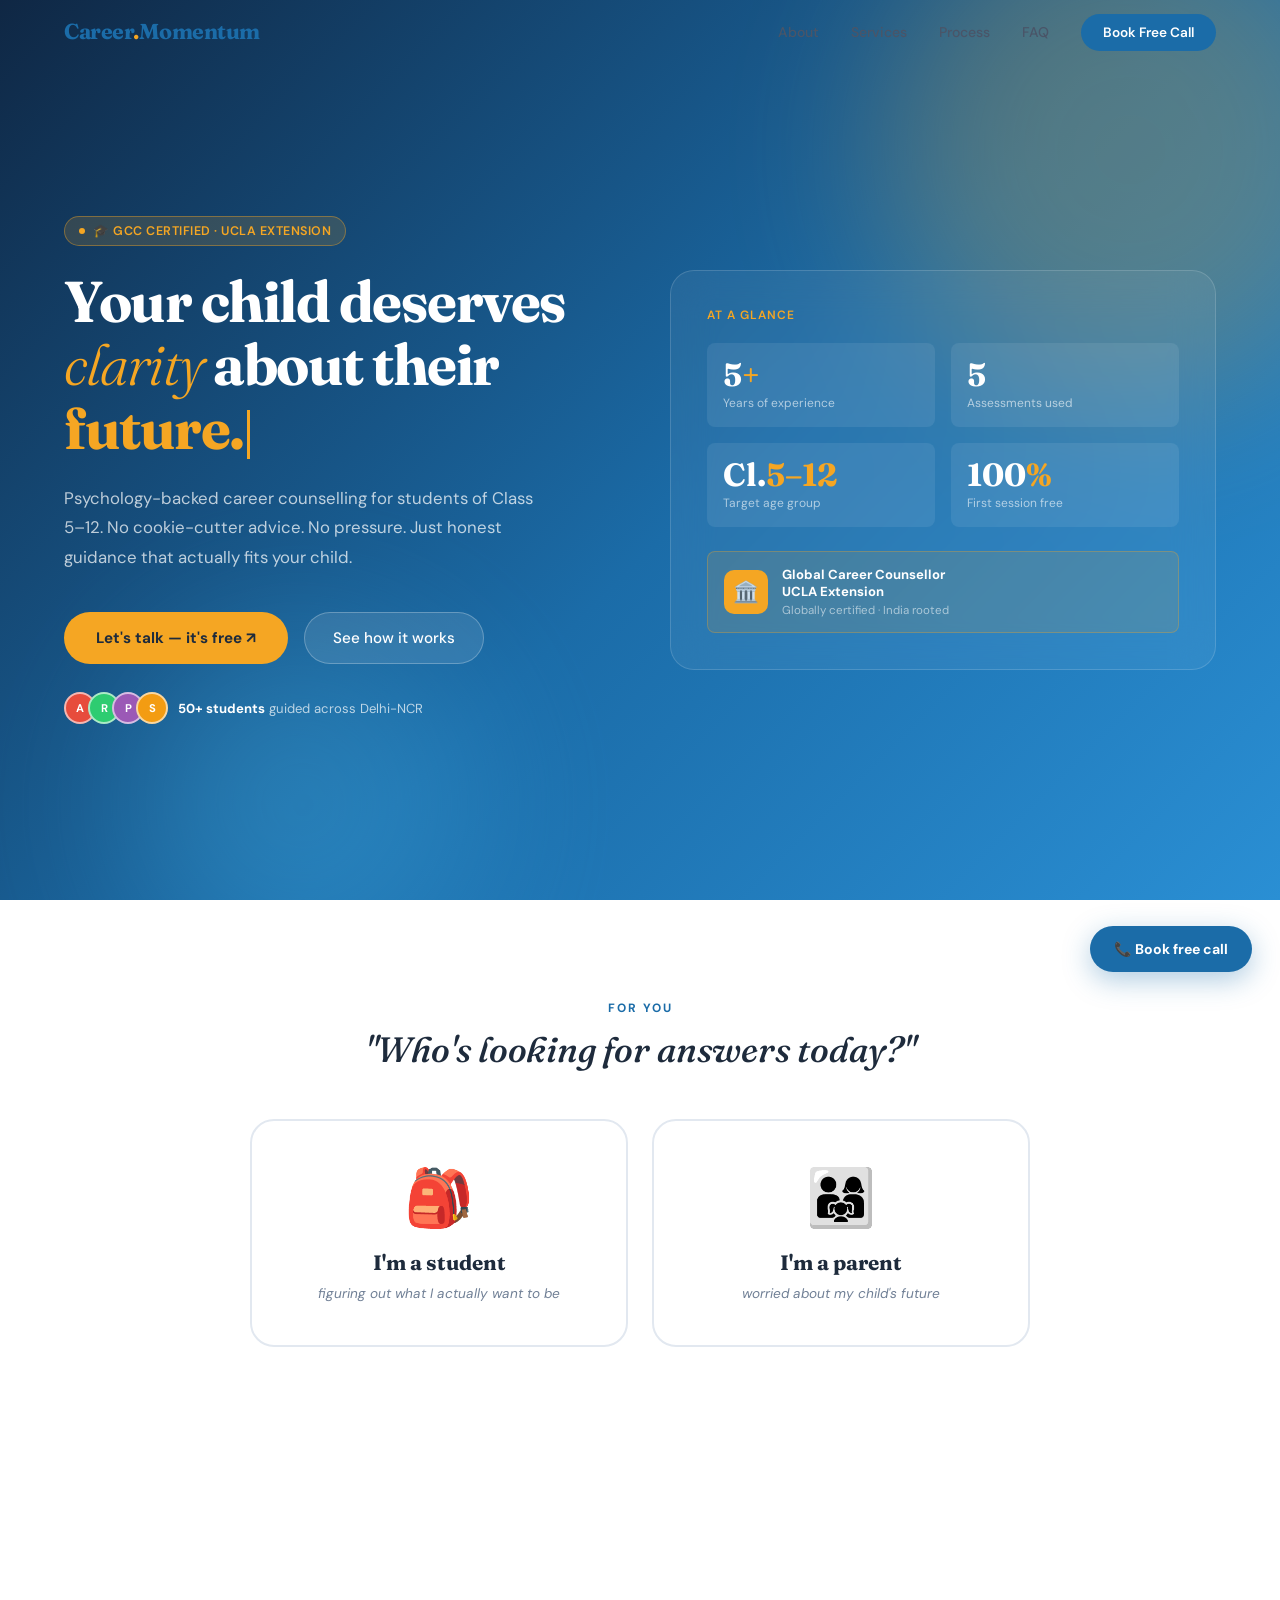
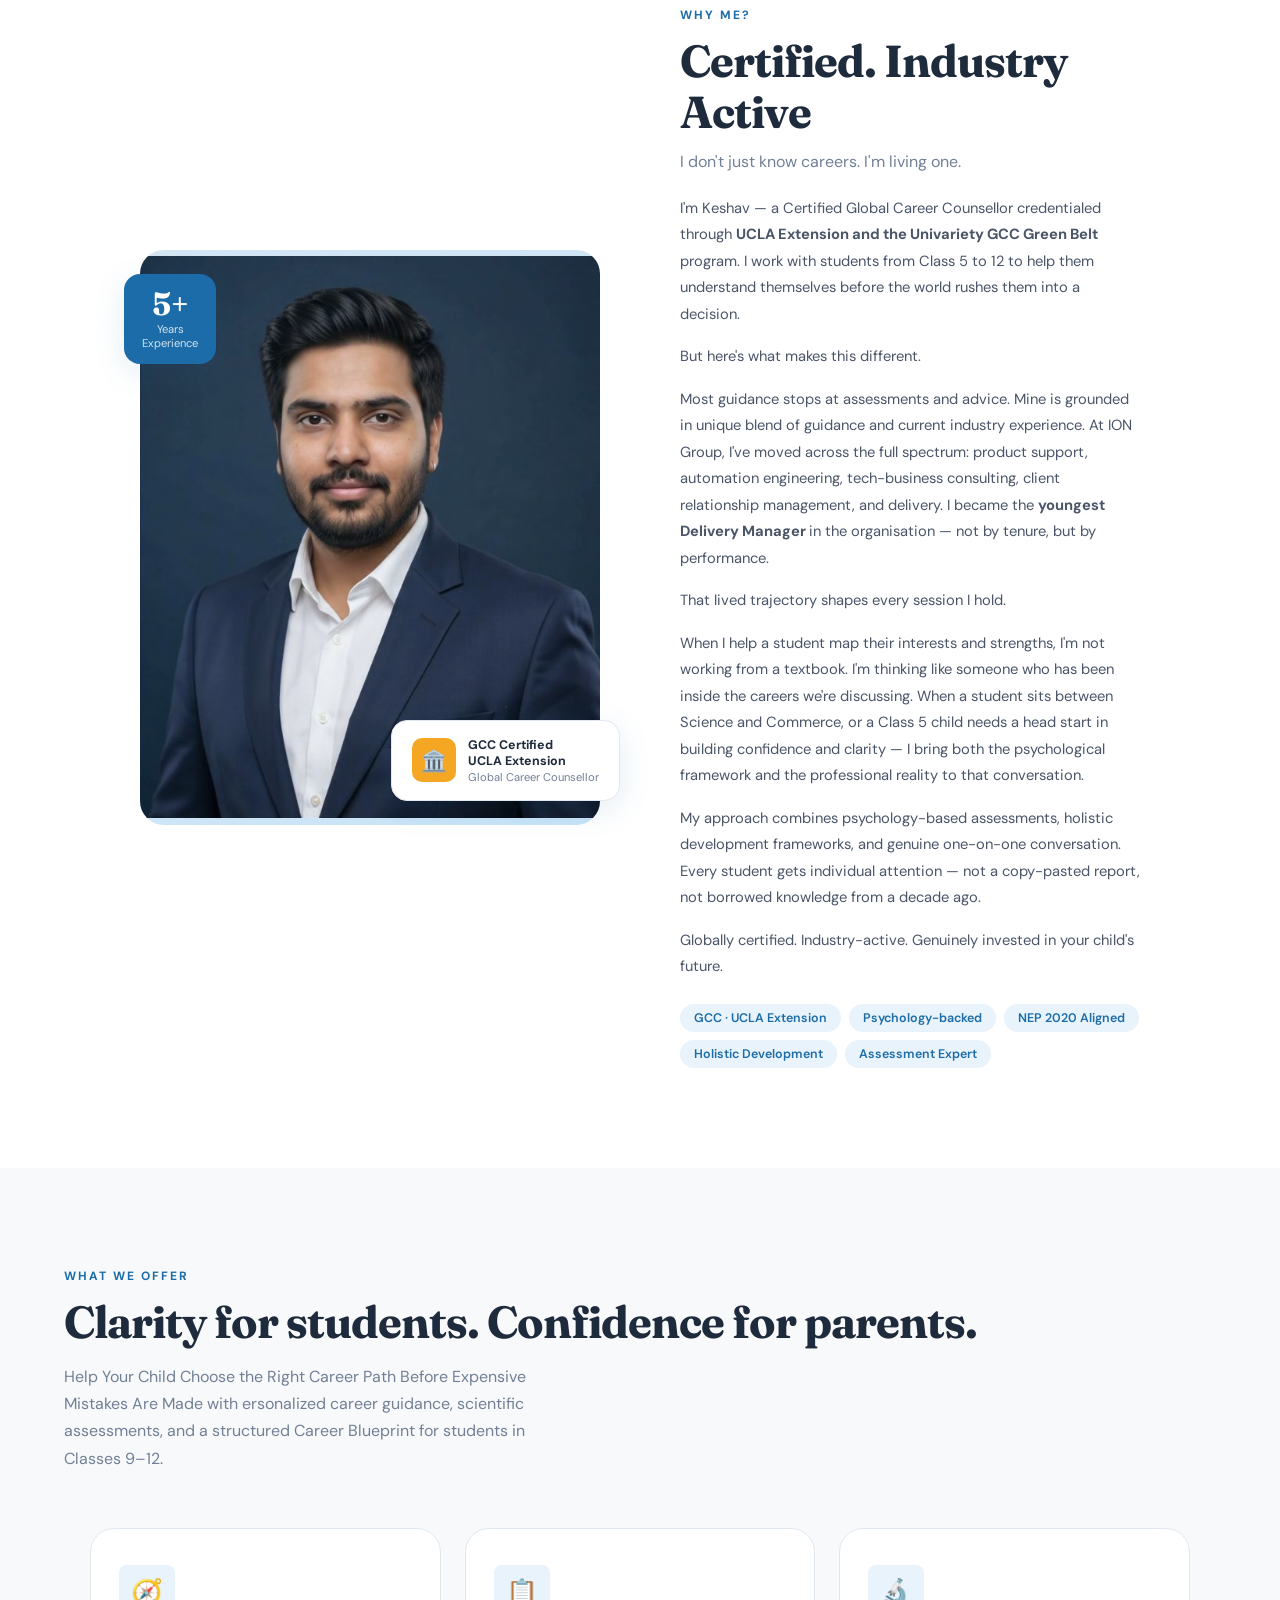
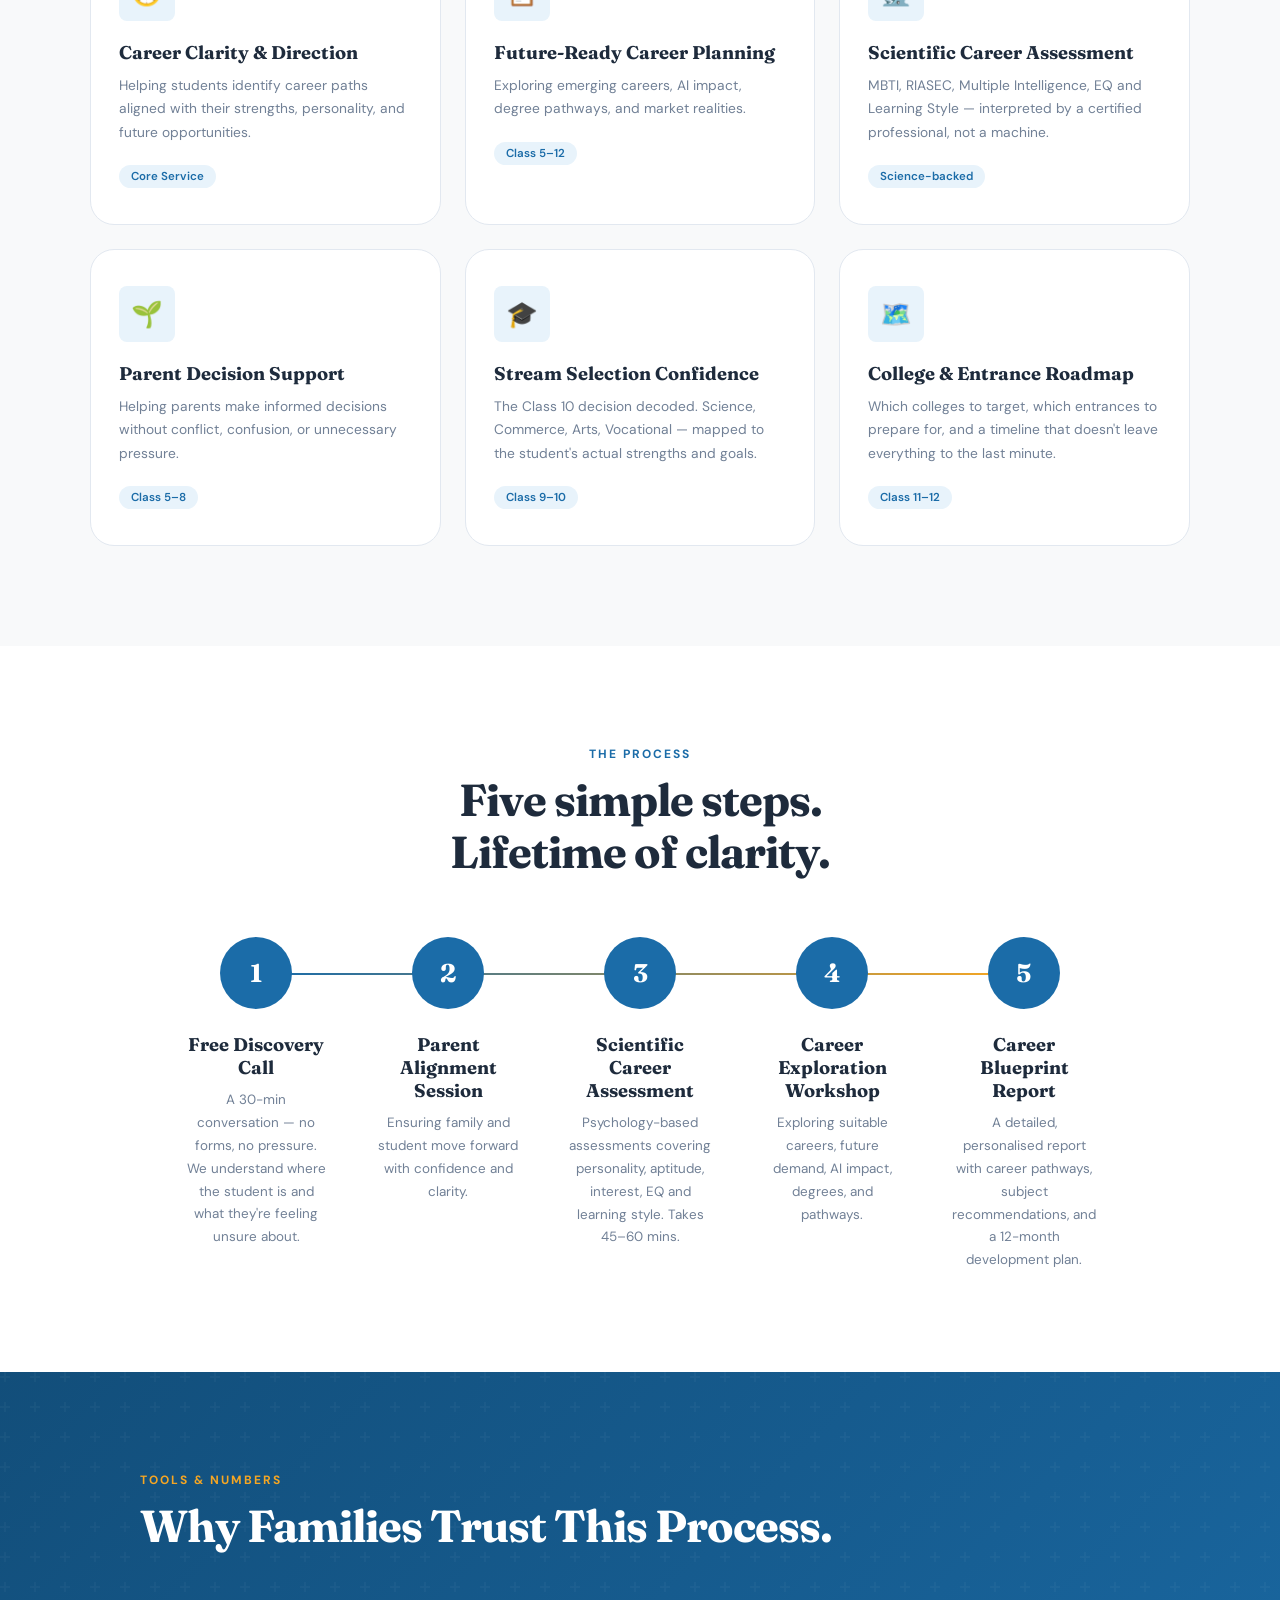
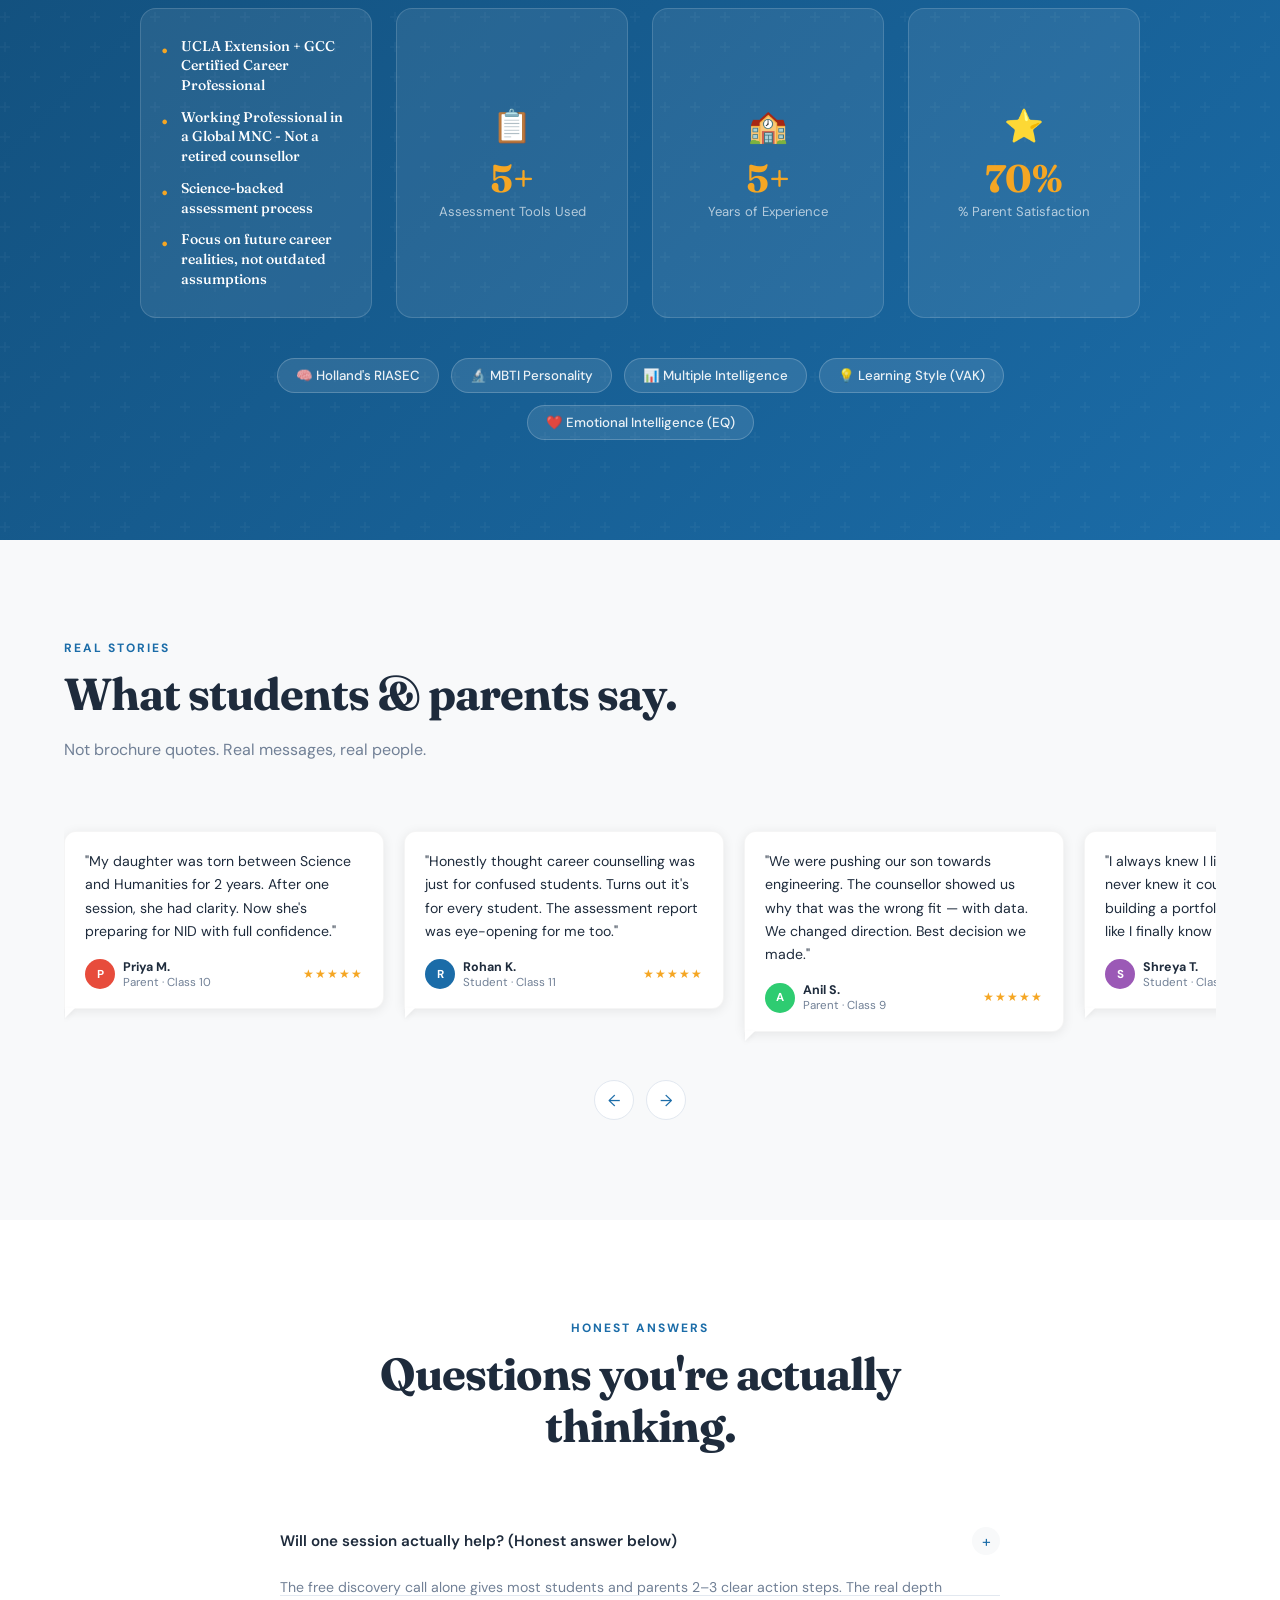
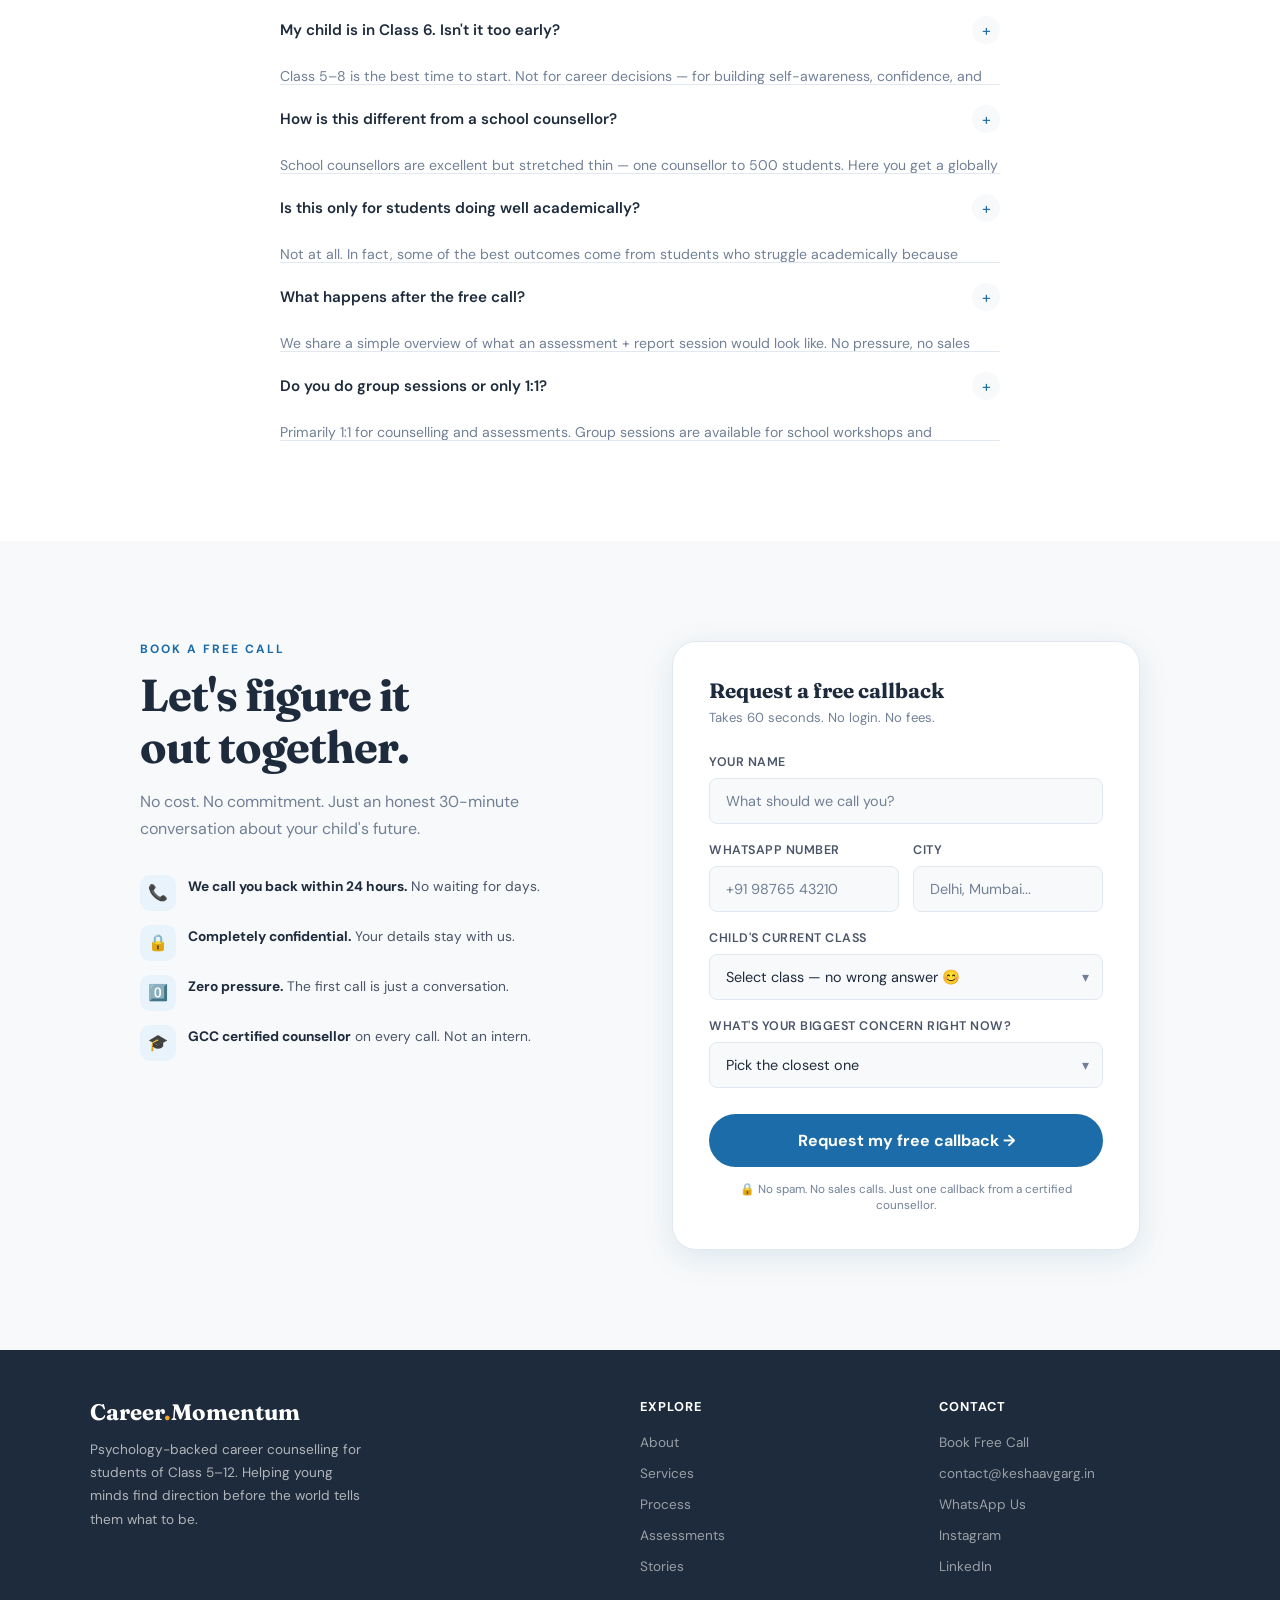
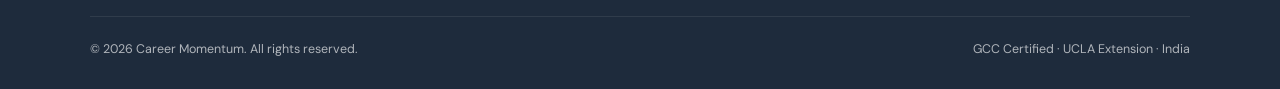
==== index.html @ 28663392 "feat: implement global CSS framework with responsive hero section and navigation styling" ====
<!DOCTYPE html>
<html lang="en">

<head>
  <meta charset="UTF-8" />
  <meta name="viewport" content="width=device-width, initial-scale=1.0" />

  <!-- Primary SEO -->
  <title>Keshaav Garg | Career Counselling for Students | Class 5-12 | Delhi-NCR & Online</title>
  <meta name="description"
    content="Psychology-backed career counselling for students of Class 5–12 by GCC-certified counsellor (UCLA Extension). Psychometric assessments, stream selection guidance, and personalised career reports. Free discovery call. Delhi-NCR & pan-India online sessions." />
  <meta name="keywords"
    content="career counselling, career counsellor Delhi, career guidance for students, class 10 stream selection, psychometric assessment, MBTI, RIASEC, career counselling near me, career counselling online India, student career guidance, career momentum, keshaav garg, GCC certified counsellor, UCLA Extension, holistic career development, NEP 2020 career guidance" />
  <meta name="author" content="Keshaav Garg – Career Momentum" />
  <link rel="canonical" href="https://keshaavgarg.in/" />

  <!-- Robots -->
  <meta name="robots" content="index, follow, max-snippet:-1, max-image-preview:large, max-video-preview:-1" />

  <!-- Geo / Local SEO -->
  <meta name="geo.region" content="IN-DL" />
  <meta name="geo.placename" content="New Delhi" />
  <meta name="geo.position" content="28.6139;77.2090" />
  <meta name="ICBM" content="28.6139, 77.2090" />

  <!-- Open Graph / Social -->
  <meta property="og:type" content="website" />
  <meta property="og:locale" content="en_IN" />
  <meta property="og:title" content="Career Momentum – Career Counselling for Students (Class 5–12)" />
  <meta property="og:description"
    content="Psychology-backed career counselling for students of Class 5–12. Free discovery call. GCC certified, UCLA Extension. Delhi-NCR & online." />
  <meta property="og:url" content="https://keshaavgarg.in/" />
  <meta property="og:site_name" content="Career Momentum" />
  <meta property="og:image" content="https://keshaavgarg.in/assets/og-banner.jpg" />
  <meta property="og:image:width" content="3780" />
  <meta property="og:image:height" content="1890" />
  <meta property="og:image:alt" content="Career Momentum – Psychology-backed career counselling for students" />

  <!-- Twitter Card -->
  <meta name="twitter:card" content="summary_large_image" />
  <meta name="twitter:title" content="Career Momentum – Career Counselling for Students (Class 5–12)" />
  <meta name="twitter:description"
    content="Psychology-backed career counselling for students of Class 5–12. Free discovery call available. Delhi-NCR & online." />
  <meta name="twitter:image" content="https://keshaavgarg.in/assets/og-banner.jpg" />
  <meta name="twitter:image:alt" content="Career Momentum – Psychology-backed career counselling for students" />

  <!-- Favicon & Touch Icons -->
  <link rel="icon" type="image/x-icon" href="assets/favicon.ico" />
  <link rel="apple-touch-icon" sizes="180x180" href="assets/favicon.ico" />

  <!-- Theme Color (mobile browser chrome) -->
  <meta name="theme-color" content="#1B6CA8" />
  <meta name="msapplication-TileColor" content="#1B6CA8" />

  <!-- Fonts -->
  <link rel="preconnect" href="https://fonts.googleapis.com" />
  <link rel="preconnect" href="https://fonts.gstatic.com" crossorigin />
  <link
    href="https://fonts.googleapis.com/css2?family=Fraunces:ital,opsz,wght@0,9..144,300;0,9..144,500;0,9..144,700;1,9..144,300&family=DM+Sans:wght@300;400;500;600&display=swap"
    rel="stylesheet" />

  <!-- Styles -->
  <link rel="stylesheet" href="css/styles.css?v=5" />

  <!-- Structured Data (JSON-LD) — ProfessionalService Schema -->
  <script type="application/ld+json">
  {
    "@context": "https://schema.org",
    "@type": "ProfessionalService",
    "name": "Career Momentum",
    "description": "Psychology-backed career counselling for students of Class 5–12. Psychometric assessments, stream selection guidance, and personalised career reports.",
    "url": "https://keshaavgarg.in/",
    "telephone": "+917056917529",
    "email": "contact@keshaavgarg.in",
    "image": "https://keshaavgarg.in/assets/og-banner.jpg",
    "priceRange": "₹₹",
    "founder": {
      "@type": "Person",
      "name": "Keshaav Garg",
      "jobTitle": "Certified Career Counsellor",
      "url": "https://www.linkedin.com/in/keshavgarghere",
      "sameAs": [
        "https://www.linkedin.com/in/keshavgarghere"
      ]
    },
    "address": {
      "@type": "PostalAddress",
      "addressLocality": "New Delhi",
      "addressRegion": "Delhi",
      "addressCountry": "IN"
    },
    "areaServed": [
      {
        "@type": "City",
        "name": "New Delhi"
      },
      {
        "@type": "State",
        "name": "Delhi NCR"
      },
      {
        "@type": "Country",
        "name": "India"
      }
    ],
    "serviceType": [
      "Career Counselling",
      "Psychometric Assessment",
      "Stream Selection Guidance",
      "Student Career Development"
    ],
    "hasOfferCatalog": {
      "@type": "OfferCatalog",
      "name": "Career Counselling Services",
      "itemListElement": [
        {
          "@type": "Offer",
          "itemOffered": {
            "@type": "Service",
            "name": "Free Discovery Call",
            "description": "A 30-minute conversation to understand the student and their concerns."
          }
        },
        {
          "@type": "Offer",
          "itemOffered": {
            "@type": "Service",
            "name": "Deep Psychometric Assessment",
            "description": "Psychology-based assessments covering personality, aptitude, interest, EQ and learning style."
          }
        },
        {
          "@type": "Offer",
          "itemOffered": {
            "@type": "Service",
            "name": "Clarity Report & Career Plan",
            "description": "Detailed, personalised report with career pathways, subject recommendations, and a 12-month development plan."
          }
        }
      ]
    },
    "sameAs": [
      "https://www.linkedin.com/in/keshavgarghere",
      "https://wa.me/917056917529"
    ]
  }
  </script>
</head>

<body>
  <!-- PROGRESS BAR -->
  <div id="progress-bar"></div>

  <!-- NAV -->
  <nav id="navbar">
    <a href="#" class="nav-logo">Career<span>.</span>Momentum</a>
    <ul class="nav-links">
      <li><a href="#about">About</a></li>
      <li><a href="#services">Services</a></li>
      <li><a href="#how-it-works">Process</a></li>
      <li><a href="#faq">FAQ</a></li>
      <li><a href="#book" class="nav-cta">Book Free Call</a></li>
    </ul>
    <button class="hamburger" aria-label="Menu">
      <span></span><span></span><span></span>
    </button>
  </nav>

  <!-- HERO -->
  <section id="hero">
    <div class="hero-blob hero-blob-1"></div>
    <div class="hero-blob hero-blob-2"></div>
    <div class="hero-grid">
      <div class="hero-left">
        <div class="hero-badge">🎓 GCC Certified · UCLA Extension</div>
        <h1 class="hero-headline">
          Your child deserves<br />
          <em>clarity</em> about their<br />
          <span class="typewriter-wrap">
            <span class="typewriter-text" id="typewriter"></span><span class="cursor"></span>
          </span>
        </h1>
        <p class="hero-sub">
          Psychology-backed career counselling for students of Class 5–12.
          No cookie-cutter advice. No pressure. Just honest guidance that actually fits your child.
        </p>
        <div class="hero-actions">
          <a href="#book" class="btn-primary">Let's talk — it's free ↗</a>
          <a href="#how-it-works" class="btn-ghost">See how it works</a>
        </div>
        <div class="hero-trust">
          <div class="trust-avatars">
            <div class="trust-avatar ta-1">A</div>
            <div class="trust-avatar ta-2">R</div>
            <div class="trust-avatar ta-3">P</div>
            <div class="trust-avatar ta-4">S</div>
          </div>
          <div class="trust-text"><strong>50+ students</strong> guided across Delhi-NCR</div>
        </div>
      </div>

      <div class="hero-card">
        <div class="hero-card-label">At a glance</div>
        <div class="hero-stat-row">
          <div class="hero-stat">
            <div class="hero-stat-num">5<span>+</span></div>
            <div class="hero-stat-label">Years of experience</div>
          </div>
          <div class="hero-stat">
            <div class="hero-stat-num">5</div>
            <div class="hero-stat-label">Assessments used</div>
          </div>
          <div class="hero-stat">
            <div class="hero-stat-num">Cl.<span>5–12</span></div>
            <div class="hero-stat-label">Target age group</div>
          </div>
          <div class="hero-stat">
            <div class="hero-stat-num">100<span>%</span></div>
            <div class="hero-stat-label">First session free</div>
          </div>
        </div>
        <div class="hero-cert">
          <div class="cert-icon">🏛️</div>
          <div>
            <div class="cert-title">Global Career Counsellor<br />UCLA Extension</div>
            <div class="cert-sub">Globally certified · India rooted</div>
          </div>
        </div>
      </div>
    </div>
  </section>

  <!-- WHO IT'S FOR -->
  <section id="audience">
    <p class="section-tag" style="text-align:center;">For you</p>
    <p class="audience-question">"Who's looking for answers today?"</p>
    <div class="audience-cards">
      <div class="audience-card" id="card-student" onclick="setAudience('student')">
        <div class="aud-check">✓</div>
        <span class="aud-emoji">🎒</span>
        <div class="aud-title">I'm a student</div>
        <div class="aud-desc">figuring out what I actually want to be</div>
      </div>
      <div class="audience-card" id="card-parent" onclick="setAudience('parent')">
        <div class="aud-check">✓</div>
        <span class="aud-emoji">👨‍👩‍👧</span>
        <div class="aud-title">I'm a parent</div>
        <div class="aud-desc">worried about my child's future</div>
      </div>
    </div>

    <div class="audience-content" id="audience-content">
      <div class="aud-content-grid" id="aud-grid">
        <!-- Filled by JS -->
      </div>
    </div>
  </section>

  <!-- ABOUT -->
  <section id="about">
    <div class="about-grid">
      <div class="about-img-wrap reveal">
        <div class="about-img-box">
          <img src="assets/about-photo.png" alt="Keshaav Garg" />
        </div>
        <div class="about-years">
          <div class="about-years-num">5+</div>
          <div class="about-years-label">Years<br />Experience</div>
        </div>
        <div class="about-badge">
          <div class="about-badge-icon">🏛️</div>
          <div>
            <div class="about-badge-text">GCC Certified<br />UCLA Extension</div>
            <div class="about-badge-sub">Global Career Counsellor</div>
          </div>
        </div>
      </div>
      <div class="about-text reveal reveal-delay-2">
        <p class="section-tag">Why me?</p>
        <h2 class="section-title">Certified. Industry Active</h2>
        <p class="section-sub">I don't just know careers. I'm living one.</p>
        <p class="about-para">
          I'm Keshav — a Certified Global Career Counsellor credentialed through <b>UCLA Extension and the Univariety
            GCC Green Belt</b> program.
          I work with students from Class 5 to 12 to help them understand themselves before the world rushes them into a
          decision.
        </p>
        <p class="about-para">
          But here's what makes this different.
        </p>
        <p class="about-para">
          Most guidance stops at assessments and advice. Mine is grounded in unique blend of guidance and current
          industry experience. At ION Group, I've moved across the full spectrum: product support,
          automation engineering, tech-business consulting, client relationship management, and delivery.
          I became the <b> youngest Delivery Manager </b> in the organisation — not by tenure, but by performance.
        </p>
        <p class="about-para">
          That lived trajectory shapes every session I hold.
        </p>
        <p class="about-para">
          When I help a student map their interests and strengths, I'm not working from a textbook.
          I'm thinking like someone who has been inside the careers we're discussing. When a student sits between
          Science and Commerce, or a Class 5 child needs a head start in building confidence and clarity — I bring both
          the psychological framework and the professional reality to that conversation.
        </p>
        <p class="about-para">
          My approach combines psychology-based assessments, holistic development frameworks, and genuine one-on-one
          conversation.
          Every student gets individual attention — not a copy-pasted report, not borrowed knowledge from a decade ago.
        </p>
        <p class="about-para">
          Globally certified. Industry-active. Genuinely invested in your child's future.
        </p>
        <div class="about-tags">
          <span class="about-tag">GCC · UCLA Extension</span>
          <span class="about-tag">Psychology-backed</span>
          <span class="about-tag">NEP 2020 Aligned</span>
          <span class="about-tag">Holistic Development</span>
          <span class="about-tag">Assessment Expert</span>
        </div>
      </div>
    </div>
  </section>

  <!-- SERVICES -->
  <section id="services">
    <div class="section-header reveal">
      <p class="section-tag">What we offer</p>
      <h2 class="section-title">Clarity for students. Confidence for parents.</h2>
      <p class="section-sub">Help Your Child Choose the Right Career Path Before Expensive Mistakes Are Made with
        ersonalized career guidance, scientific assessments, and a structured Career Blueprint for students in Classes
        9–12.</p>
    </div>
    <div class="services-grid" id="services-grid">
      <!-- Filled by JS -->
    </div>
  </section>

  <!-- HOW IT WORKS -->
  <section id="how-it-works">
    <div class="section-header reveal" style="text-align:center; max-width:600px; margin:0 auto 0;">
      <p class="section-tag">The process</p>
      <h2 class="section-title">Five simple steps.<br />Lifetime of clarity.</h2>
    </div>
    <div class="steps-row">
      <div class="step" id="step-1">
        <div class="step-num">1</div>
        <div class="step-title">Free Discovery Call</div>
        <div class="step-desc">A 30-min conversation — no forms, no pressure. We understand where the student is and
          what they're feeling unsure about.</div>
      </div>
      <div class="step" id="step-2">
        <div class="step-num">2</div>
        <div class="step-title">Parent Alignment Session</div>
        <div class="step-desc">Ensuring family and student move forward with confidence and clarity.</div>
      </div>
      <div class="step" id="step-3">
        <div class="step-num">3</div>
        <div class="step-title">Scientific Career Assessment</div>
        <div class="step-desc">Psychology-based assessments covering personality, aptitude, interest, EQ and learning
          style. Takes 45–60 mins.</div>
      </div>
      <div class="step" id="step-4">
        <div class="step-num">4</div>
        <div class="step-title">Career Exploration Workshop</div>
        <div class="step-desc">Exploring suitable careers, future demand, AI impact, degrees, and pathways.</div>
      </div>
      <div class="step" id="step-5">
        <div class="step-num">5</div>
        <div class="step-title">Career Blueprint Report</div>
        <div class="step-desc">A detailed, personalised report with career pathways, subject recommendations, and a
          12-month development plan.</div>
      </div>
    </div>
  </section>

  <!-- ASSESSMENTS & STATS -->
  <section id="assessments">
    <div style="max-width:1000px; margin:0 auto; position:relative; z-index:2;">
      <p class="section-tag reveal">Tools & Numbers</p>
      <h2 class="section-title reveal">Why Families Trust This Process.</h2>
      <div class="stats-row">
        <div class="stat-card reveal reveal-delay-1">
          <ul class="stat-bullets">
            <li>UCLA Extension + GCC Certified Career Professional</li>
            <li>Working Professional in a Global MNC - Not a retired counsellor</li>
            <li>Science-backed assessment process</li>
            <li>Focus on future career realities, not outdated assumptions</li>
          </ul>
        </div>
        <div class="stat-card reveal reveal-delay-2">
          <div class="stat-icon">📋</div>
          <div class="stat-num" data-target="5">0</div>
          <div class="stat-label">Assessment Tools Used</div>
        </div>
        <div class="stat-card reveal reveal-delay-3">
          <div class="stat-icon">🏫</div>
          <div class="stat-num" data-target="5">0</div>
          <div class="stat-label">Years of Experience</div>
        </div>
        <div class="stat-card reveal reveal-delay-4">
          <div class="stat-icon">⭐</div>
          <div class="stat-num" data-target="99">0</div>
          <div class="stat-label">% Parent Satisfaction</div>
        </div>
      </div>
      <div class="assessments-list reveal">
        <span class="assessment-pill">🧠 Holland's RIASEC</span>
        <span class="assessment-pill">🔬 MBTI Personality</span>
        <span class="assessment-pill">📊 Multiple Intelligence</span>
        <span class="assessment-pill">💡 Learning Style (VAK)</span>
        <span class="assessment-pill">❤️ Emotional Intelligence (EQ)</span>
      </div>
    </div>
  </section>

  <!-- TESTIMONIALS -->
  <section id="testimonials">
    <div class="section-header reveal">
      <p class="section-tag">Real stories</p>
      <h2 class="section-title">What students & parents say.</h2>
      <p class="section-sub">Not brochure quotes. Real messages, real people.</p>
    </div>
    <div class="testimonials-scroll" id="testi-scroll">
      <!-- Filled by JS -->
    </div>
    <div class="testi-nav">
      <button class="testi-btn" onclick="scrollTesti(-1)">←</button>
      <button class="testi-btn" onclick="scrollTesti(1)">→</button>
    </div>
  </section>

  <!-- FAQ -->
  <section id="faq">
    <div style="text-align:center; max-width:600px; margin:0 auto 56px;" class="reveal">
      <p class="section-tag">Honest answers</p>
      <h2 class="section-title">Questions you're actually thinking.</h2>
    </div>
    <div class="faq-list" id="faq-list">
      <!-- Filled by JS -->
    </div>
  </section>

  <!-- BOOK A CALL -->
  <section id="book">
    <div class="book-wrapper">
      <div class="book-left reveal">
        <p class="section-tag">Book a free call</p>
        <h2 class="section-title">Let's figure it<br />out together.</h2>
        <p class="section-sub">No cost. No commitment. Just an honest 30-minute conversation about your child's future.
        </p>
        <div class="book-promise">
          <div class="promise-row">
            <div class="promise-icon">📞</div>
            <div class="promise-text"><strong>We call you back within 24 hours.</strong> No waiting for days.</div>
          </div>
          <div class="promise-row">
            <div class="promise-icon">🔒</div>
            <div class="promise-text"><strong>Completely confidential.</strong> Your details stay with us.</div>
          </div>
          <div class="promise-row">
            <div class="promise-icon">0️⃣</div>
            <div class="promise-text"><strong>Zero pressure.</strong> The first call is just a conversation.</div>
          </div>
          <div class="promise-row">
            <div class="promise-icon">🎓</div>
            <div class="promise-text"><strong>GCC certified counsellor</strong> on every call. Not an intern.</div>
          </div>
        </div>
      </div>

      <div class="book-form reveal reveal-delay-2" id="booking-form">
        <div class="form-fields">
          <div class="form-title">Request a free callback</div>
          <div class="form-sub">Takes 60 seconds. No login. No fees.</div>
          <!-- Honeypot field for spam protection — hidden from real users -->
          <input type="text" id="f-honeypot" name="botcheck" style="display:none !important;" autocomplete="off"
            tabindex="-1" />
          <div class="form-group">
            <label class="form-label">Your name</label>
            <input type="text" class="form-input" placeholder="What should we call you?" id="f-name" />
          </div>
          <div class="form-row">
            <div class="form-group">
              <label class="form-label">WhatsApp number</label>
              <input type="tel" class="form-input" placeholder="+91 98765 43210" id="f-phone" />
            </div>
            <div class="form-group">
              <label class="form-label">City</label>
              <input type="text" class="form-input" placeholder="Delhi, Mumbai..." id="f-city" />
            </div>
          </div>
          <div class="form-group">
            <label class="form-label">Child's current class</label>
            <div class="form-select-wrap">
              <select class="form-select" id="f-class">
                <option value="">Select class — no wrong answer 😊</option>
                <option>Class 5</option>
                <option>Class 6</option>
                <option>Class 7</option>
                <option>Class 8</option>
                <option>Class 9</option>
                <option>Class 10</option>
                <option>Class 11</option>
                <option>Class 12</option>
              </select>
            </div>
          </div>
          <div class="form-group">
            <label class="form-label">What's your biggest concern right now?</label>
            <div class="form-select-wrap">
              <select class="form-select" id="f-concern">
                <option value="">Pick the closest one</option>
                <option>Career clarity — not sure what direction to take</option>
                <option>Subject / stream selection (after Class 10)</option>
                <option>College & entrance exam preparation</option>
                <option>Overall confidence & personality development</option>
                <option>Not sure — just exploring</option>
              </select>
            </div>
          </div>
          <button class="form-submit" onclick="submitForm()">Request my free callback →</button>
          <p class="form-note">🔒 No spam. No sales calls. Just one callback from a certified counsellor.</p>
        </div>
        <div class="form-success">
          <div class="success-icon">🎉</div>
          <div class="success-title">You're all set!</div>
          <p class="success-sub">We've received your request. Expect a WhatsApp message from us within 24 hours to
            schedule your free call.<br /><br />In the meantime, feel free to explore the site.</p>
        </div>
      </div>
    </div>
  </section>

  <!-- FOOTER -->
  <footer>
    <div class="footer-grid">
      <div>
        <div class="footer-brand-name">Career<span>.</span>Momentum</div>
        <p class="footer-brand-desc">Psychology-backed career counselling for students of Class 5–12. Helping young
          minds find direction before the world tells them what to be.</p>
      </div>
      <div>
        <div class="footer-col-title">Explore</div>
        <ul class="footer-links">
          <li><a href="#about">About</a></li>
          <li><a href="#services">Services</a></li>
          <li><a href="#how-it-works">Process</a></li>
          <li><a href="#assessments">Assessments</a></li>
          <li><a href="#testimonials">Stories</a></li>
        </ul>
      </div>
      <div>
        <div class="footer-col-title">Contact</div>
        <ul class="footer-links">
          <li><a href="#book">Book Free Call</a></li>
          <li><a href="mailto:contact@keshaavgarg.in">contact@keshaavgarg.in</a></li>
          <li><a href="https://wa.me/917056917529">WhatsApp Us</a></li>
          <li><a href="https://www.instagram.com/k3shav.6arg">Instagram</a></li>
          <li><a href="https://www.linkedin.com/in/keshavgarghere">LinkedIn</a></li>
        </ul>
      </div>
    </div>
    <div class="footer-bottom">
      <div>© <span id="copyright-year">2025</span> Career Momentum. All rights reserved.</div>
      <div>GCC Certified · UCLA Extension · India</div>
    </div>
  </footer>

  <!-- STICKY CTA -->
  <div class="sticky-cta" id="sticky-cta">
    <button class="sticky-cta-btn" onclick="document.getElementById('book').scrollIntoView({behavior:'smooth'})">
      📞 Book free call
    </button>
  </div>

  <!-- ═══════════════════════════════════
     JAVASCRIPT
═══════════════════════════════════ -->
  <script src="js/main.js?v=5"></script>
</body>

</html>
---- css/styles.css ----
/* ═══════════════════════════════════
       CSS VARIABLES & RESET
    ═══════════════════════════════════ */
:root {
  --teal: #1B6CA8;
  --teal-dark: #124E7A;
  --teal-light: #E8F3FB;
  --amber: #F5A623;
  --amber-light: #FEF3DC;
  --slate: #1E2B3C;
  --slate-mid: #4A5568;
  --slate-light: #718096;
  --off-white: #F8F9FA;
  --white: #FFFFFF;
  --border: #E2E8F0;

  --font-display: 'Fraunces', Georgia, serif;
  --font-body: 'DM Sans', sans-serif;

  --radius-sm: 8px;
  --radius-md: 16px;
  --radius-lg: 24px;
  --radius-xl: 40px;

  --shadow-sm: 0 2px 8px rgba(27, 108, 168, 0.08);
  --shadow-md: 0 8px 32px rgba(27, 108, 168, 0.12);
  --shadow-lg: 0 20px 60px rgba(27, 108, 168, 0.16);
}

*,
*::before,
*::after {
  box-sizing: border-box;
  margin: 0;
  padding: 0;
}

html {
  scroll-behavior: smooth;
  font-size: 16px;
}

body {
  font-family: var(--font-body);
  background: var(--off-white);
  color: var(--slate);
  overflow-x: hidden;
  cursor: default;
}

img {
  max-width: 100%;
  display: block;
}

a {
  text-decoration: none;
  color: inherit;
}

button {
  cursor: pointer;
  font-family: var(--font-body);
  border: none;
  outline: none;
}

/* ═══════════════════════════════════
       SCROLL PROGRESS BAR
    ═══════════════════════════════════ */
#progress-bar {
  position: fixed;
  top: 0;
  left: 0;
  height: 3px;
  width: 0%;
  background: linear-gradient(90deg, var(--teal), var(--amber));
  z-index: 9999;
  transition: width 0.1s linear;
}

/* ═══════════════════════════════════
       NAVIGATION
    ═══════════════════════════════════ */
nav {
  position: fixed;
  top: 0;
  left: 0;
  right: 0;
  z-index: 1100;
  padding: 18px 5%;
  display: flex;
  align-items: center;
  justify-content: space-between;
  transition: background 0.3s, box-shadow 0.3s;
}

nav.scrolled {
  background: rgba(255, 255, 255, 0.95);
  backdrop-filter: blur(12px);
  box-shadow: 0 1px 0 var(--border);
}

nav.menu-active {
  backdrop-filter: none !important;
}

.nav-logo {
  font-family: var(--font-display);
  font-size: 1.35rem;
  font-weight: 700;
  color: var(--teal);
  letter-spacing: -0.5px;
}

.nav-logo span {
  color: var(--amber);
}

.nav-links {
  display: flex;
  gap: 32px;
  list-style: none;
}

.nav-links a {
  font-size: 0.88rem;
  font-weight: 500;
  color: var(--slate-mid);
  transition: color 0.2s;
}

.nav-links a:hover {
  color: var(--teal);
}

.nav-cta {
  background: var(--teal);
  color: var(--white) !important;
  padding: 10px 22px;
  border-radius: 50px;
  font-size: 0.85rem !important;
  font-weight: 600 !important;
  transition: background 0.2s, transform 0.2s !important;
}

.nav-cta:hover {
  background: var(--teal-dark) !important;
  transform: translateY(-1px);
}

.hamburger {
  display: none;
  flex-direction: column;
  gap: 5px;
  background: none;
  padding: 4px;
  position: relative;
  z-index: 1001;
}

.hamburger span {
  width: 24px;
  height: 2px;
  background: var(--white);
  border-radius: 2px;
  transition: 0.3s;
}

nav.scrolled .hamburger span {
  background: var(--slate);
}

nav.menu-active .hamburger span {
  background: var(--slate) !important;
}

.hamburger.active span:nth-child(1) {
  transform: translateY(7px) rotate(45deg);
}

.hamburger.active span:nth-child(2) {
  opacity: 0;
}

.hamburger.active span:nth-child(3) {
  transform: translateY(-7px) rotate(-45deg);
}

/* ═══════════════════════════════════
       HERO SECTION
    ═══════════════════════════════════ */
#hero {
  min-height: 100vh;
  display: flex;
  align-items: center;
  padding: 120px 5% 80px;
  position: relative;
  overflow: hidden;
  background: linear-gradient(135deg, #0f2744 0%, #1B6CA8 55%, #2a8fd4 100%);
}

/* Mesh background blobs */
.hero-blob {
  position: absolute;
  border-radius: 50%;
  filter: blur(80px);
  opacity: 0.25;
  pointer-events: none;
}

.hero-blob-1 {
  width: 500px;
  height: 500px;
  background: var(--amber);
  top: -100px;
  right: -100px;
  animation: blobFloat 8s ease-in-out infinite alternate;
}

.hero-blob-2 {
  width: 350px;
  height: 350px;
  background: #4fc3f7;
  bottom: -80px;
  left: 10%;
  animation: blobFloat 10s ease-in-out infinite alternate-reverse;
}

@keyframes blobFloat {
  from {
    transform: translateY(0) scale(1);
  }

  to {
    transform: translateY(-40px) scale(1.05);
  }
}

.hero-grid {
  position: relative;
  z-index: 2;
  display: grid;
  grid-template-columns: 1fr 1fr;
  gap: 60px;
  align-items: center;
  max-width: 1200px;
  margin: 0 auto;
  width: 100%;
}

.hero-badge {
  display: inline-flex;
  align-items: center;
  gap: 8px;
  background: rgba(245, 166, 35, 0.15);
  border: 1px solid rgba(245, 166, 35, 0.4);
  color: var(--amber);
  font-size: 0.78rem;
  font-weight: 600;
  padding: 6px 14px;
  border-radius: 50px;
  letter-spacing: 0.5px;
  text-transform: uppercase;
  margin-bottom: 24px;
  opacity: 0;
  animation: fadeUp 0.6s ease forwards 0.3s;
}

.hero-badge::before {
  content: '';
  width: 6px;
  height: 6px;
  border-radius: 50%;
  background: var(--amber);
  animation: pulse 2s infinite;
}

@keyframes pulse {

  0%,
  100% {
    opacity: 1;
    transform: scale(1);
  }

  50% {
    opacity: 0.5;
    transform: scale(1.4);
  }
}

.hero-headline {
  font-family: var(--font-display);
  font-size: clamp(2.4rem, 4.5vw, 4rem);
  font-weight: 700;
  line-height: 1.1;
  color: var(--white);
  letter-spacing: -1.5px;
  margin-bottom: 24px;
  opacity: 0;
  animation: fadeUp 0.7s ease forwards 0.5s;
}

.hero-headline em {
  font-style: italic;
  color: var(--amber);
  font-weight: 300;
}

/* Typewriter cursor */
.typewriter-wrap {
  display: inline-block;
  position: relative;
}

.typewriter-text {
  color: var(--amber);
}

.cursor {
  display: inline-block;
  width: 3px;
  height: 0.85em;
  background: var(--amber);
  margin-left: 3px;
  vertical-align: middle;
  animation: blink 1s step-end infinite;
}

@keyframes blink {

  0%,
  100% {
    opacity: 1
  }

  50% {
    opacity: 0
  }
}

.hero-sub {
  font-size: 1.05rem;
  line-height: 1.75;
  color: rgba(255, 255, 255, 0.72);
  max-width: 480px;
  margin-bottom: 40px;
  opacity: 0;
  animation: fadeUp 0.7s ease forwards 0.7s;
}

.hero-actions {
  display: flex;
  gap: 16px;
  flex-wrap: wrap;
  opacity: 0;
  animation: fadeUp 0.7s ease forwards 0.9s;
}

.btn-primary {
  background: var(--amber);
  color: var(--slate);
  padding: 15px 32px;
  border-radius: 50px;
  font-weight: 700;
  font-size: 0.95rem;
  display: inline-flex;
  align-items: center;
  gap: 8px;
  position: relative;
  overflow: hidden;
  transition: transform 0.2s, box-shadow 0.2s;
}

.btn-primary::before {
  content: '';
  position: absolute;
  inset: 0;
  border-radius: inherit;
  box-shadow: 0 0 0 0 rgba(245, 166, 35, 0.5);
  animation: ctaPulse 2.5s ease-out infinite 1.5s;
}

@keyframes ctaPulse {
  0% {
    box-shadow: 0 0 0 0 rgba(245, 166, 35, 0.5);
  }

  70% {
    box-shadow: 0 0 0 18px rgba(245, 166, 35, 0);
  }

  100% {
    box-shadow: 0 0 0 0 rgba(245, 166, 35, 0);
  }
}

.btn-primary:hover {
  transform: translateY(-2px);
  box-shadow: 0 8px 24px rgba(245, 166, 35, 0.35);
}

.btn-ghost {
  background: rgba(255, 255, 255, 0.1);
  color: var(--white);
  padding: 15px 28px;
  border-radius: 50px;
  font-weight: 500;
  font-size: 0.95rem;
  border: 1px solid rgba(255, 255, 255, 0.25);
  transition: background 0.2s, transform 0.2s;
}

.btn-ghost:hover {
  background: rgba(255, 255, 255, 0.18);
  transform: translateY(-2px);
}

.hero-trust {
  display: flex;
  align-items: center;
  gap: 10px;
  margin-top: 28px;
  opacity: 0;
  animation: fadeUp 0.7s ease forwards 1.1s;
}

.trust-avatars {
  display: flex;
}

.trust-avatar {
  width: 32px;
  height: 32px;
  border-radius: 50%;
  border: 2px solid rgba(255, 255, 255, 0.6);
  margin-left: -8px;
  font-size: 0.7rem;
  font-weight: 700;
  display: flex;
  align-items: center;
  justify-content: center;
  color: #fff;
}

.trust-avatar:first-child {
  margin-left: 0;
}

.ta-1 {
  background: #e74c3c;
}

.ta-2 {
  background: #2ecc71;
}

.ta-3 {
  background: #9b59b6;
}

.ta-4 {
  background: #f39c12;
}

.trust-text {
  font-size: 0.82rem;
  color: rgba(255, 255, 255, 0.7);
}

.trust-text strong {
  color: var(--white);
}

/* Hero right side — floating card */
.hero-card {
  background: rgba(255, 255, 255, 0.06);
  backdrop-filter: blur(20px);
  border: 1px solid rgba(255, 255, 255, 0.15);
  border-radius: var(--radius-lg);
  padding: 36px;
  opacity: 0;
  animation: fadeLeft 0.8s ease forwards 0.8s;
}

@keyframes fadeLeft {
  from {
    opacity: 0;
    transform: translateX(40px);
  }

  to {
    opacity: 1;
    transform: translateX(0);
  }
}

.hero-card-label {
  font-size: 0.75rem;
  font-weight: 600;
  text-transform: uppercase;
  letter-spacing: 1px;
  color: var(--amber);
  margin-bottom: 20px;
}

.hero-stat-row {
  display: grid;
  grid-template-columns: 1fr 1fr;
  gap: 16px;
  margin-bottom: 24px;
}

.hero-stat {
  background: rgba(255, 255, 255, 0.08);
  border-radius: var(--radius-sm);
  padding: 16px;
}

.hero-stat-num {
  font-family: var(--font-display);
  font-size: 2rem;
  font-weight: 700;
  color: var(--white);
  line-height: 1;
}

.hero-stat-num span {
  color: var(--amber);
}

.hero-stat-label {
  font-size: 0.75rem;
  color: rgba(255, 255, 255, 0.6);
  margin-top: 4px;
}

.hero-cert {
  background: rgba(245, 166, 35, 0.12);
  border: 1px solid rgba(245, 166, 35, 0.3);
  border-radius: var(--radius-sm);
  padding: 14px 16px;
  display: flex;
  align-items: center;
  gap: 14px;
}

.cert-icon {
  width: 44px;
  height: 44px;
  background: var(--amber);
  border-radius: 10px;
  display: flex;
  align-items: center;
  justify-content: center;
  font-size: 1.3rem;
  flex-shrink: 0;
}

.cert-title {
  font-size: 0.82rem;
  font-weight: 700;
  color: var(--white);
  line-height: 1.3;
}

.cert-sub {
  font-size: 0.72rem;
  color: rgba(255, 255, 255, 0.55);
  margin-top: 2px;
}

/* ═══════════════════════════════════
       WHO IT'S FOR — TOGGLE SECTION
    ═══════════════════════════════════ */
#audience {
  padding: 100px 5%;
  background: var(--white);
}

.section-tag {
  font-size: 0.75rem;
  font-weight: 700;
  letter-spacing: 2px;
  text-transform: uppercase;
  color: var(--teal);
  margin-bottom: 12px;
}

.section-title {
  font-family: var(--font-display);
  font-size: clamp(2rem, 3.5vw, 3rem);
  font-weight: 700;
  color: var(--slate);
  letter-spacing: -1px;
  line-height: 1.15;
  margin-bottom: 16px;
}

.section-sub {
  font-size: 1rem;
  color: var(--slate-light);
  max-width: 520px;
  line-height: 1.7;
}

.audience-question {
  font-family: var(--font-display);
  font-size: clamp(1.5rem, 2.8vw, 2.2rem);
  font-weight: 500;
  font-style: italic;
  color: var(--slate);
  text-align: center;
  margin-bottom: 48px;
}

.audience-cards {
  display: grid;
  grid-template-columns: 1fr 1fr;
  gap: 24px;
  max-width: 780px;
  margin: 0 auto 60px;
}

.audience-card {
  border: 2px solid var(--border);
  border-radius: var(--radius-lg);
  padding: 40px 32px;
  text-align: center;
  cursor: pointer;
  transition: border-color 0.25s, transform 0.25s, box-shadow 0.25s;
  background: var(--white);
  position: relative;
  overflow: hidden;
}

.audience-card::before {
  content: '';
  position: absolute;
  inset: 0;
  background: linear-gradient(135deg, var(--teal-light), transparent);
  opacity: 0;
  transition: opacity 0.3s;
}

.audience-card:hover,
.audience-card.active {
  border-color: var(--teal);
  transform: translateY(-6px);
  box-shadow: var(--shadow-lg);
}

.audience-card:hover::before,
.audience-card.active::before {
  opacity: 1;
}

.audience-card.active {
  border-color: var(--teal);
}

.audience-card.active .aud-check {
  opacity: 1;
  transform: scale(1);
}

.aud-check {
  position: absolute;
  top: 16px;
  right: 16px;
  width: 24px;
  height: 24px;
  background: var(--teal);
  border-radius: 50%;
  display: flex;
  align-items: center;
  justify-content: center;
  color: white;
  font-size: 0.75rem;
  opacity: 0;
  transform: scale(0);
  transition: opacity 0.3s, transform 0.3s;
}

.aud-emoji {
  font-size: 3.5rem;
  margin-bottom: 16px;
  display: block;
  position: relative;
  z-index: 1;
  transition: transform 0.3s;
}

.audience-card:hover .aud-emoji {
  transform: scale(1.1) rotate(-5deg);
}

.aud-title {
  font-family: var(--font-display);
  font-size: 1.3rem;
  font-weight: 700;
  color: var(--slate);
  margin-bottom: 8px;
  position: relative;
  z-index: 1;
}

.aud-desc {
  font-size: 0.85rem;
  color: var(--slate-light);
  line-height: 1.6;
  font-style: italic;
  position: relative;
  z-index: 1;
}

/* Dynamic content panel */
.audience-content {
  max-width: 900px;
  margin: 0 auto;
  opacity: 0;
  transform: translateY(16px);
  transition: opacity 0.4s, transform 0.4s;
}

.audience-content.visible {
  opacity: 1;
  transform: translateY(0);
}

.aud-content-grid {
  display: grid;
  grid-template-columns: repeat(3, 1fr);
  gap: 20px;
}

.aud-point {
  background: var(--off-white);
  border-radius: var(--radius-md);
  padding: 24px;
  border-left: 4px solid var(--teal);
  transition: transform 0.2s;
}

.aud-point:hover {
  transform: translateX(4px);
}

.aud-point-icon {
  font-size: 1.5rem;
  margin-bottom: 10px;
}

.aud-point h4 {
  font-size: 0.9rem;
  font-weight: 700;
  color: var(--slate);
  margin-bottom: 6px;
}

.aud-point p {
  font-size: 0.82rem;
  color: var(--slate-light);
  line-height: 1.6;
}

/* ═══════════════════════════════════
       SERVICES SECTION
    ═══════════════════════════════════ */
#services {
  padding: 100px 5%;
  background: var(--off-white);
}

.section-header {
  margin-bottom: 56px;
}

.services-grid {
  display: grid;
  grid-template-columns: repeat(3, 1fr);
  gap: 24px;
  max-width: 1100px;
  margin: 0 auto;
}

.service-card {
  background: var(--white);
  border-radius: var(--radius-lg);
  padding: 36px 28px;
  border: 1px solid var(--border);
  position: relative;
  overflow: hidden;
  transition: transform 0.3s, box-shadow 0.3s;
  cursor: default;
}

.service-card::after {
  content: '';
  position: absolute;
  bottom: 0;
  left: 0;
  right: 0;
  height: 4px;
  background: linear-gradient(90deg, var(--teal), var(--amber));
  transform: scaleX(0);
  transform-origin: left;
  transition: transform 0.4s ease;
}

.service-card:hover {
  transform: translateY(-8px);
  box-shadow: var(--shadow-lg);
}

.service-card:hover::after {
  transform: scaleX(1);
}

.service-icon {
  width: 56px;
  height: 56px;
  background: var(--teal-light);
  border-radius: var(--radius-sm);
  display: flex;
  align-items: center;
  justify-content: center;
  font-size: 1.6rem;
  margin-bottom: 20px;
  transition: background 0.3s, transform 0.3s;
}

.service-card:hover .service-icon {
  background: var(--teal);
  transform: scale(1.1) rotate(-8deg);
}

.service-title {
  font-family: var(--font-display);
  font-size: 1.15rem;
  font-weight: 700;
  color: var(--slate);
  margin-bottom: 10px;
}

.service-desc {
  font-size: 0.86rem;
  color: var(--slate-light);
  line-height: 1.7;
  margin-bottom: 20px;
}

.service-tag {
  display: inline-block;
  background: var(--teal-light);
  color: var(--teal);
  font-size: 0.72rem;
  font-weight: 600;
  padding: 4px 12px;
  border-radius: 50px;
}

/* ═══════════════════════════════════
       HOW IT WORKS
    ═══════════════════════════════════ */
#how-it-works {
  padding: 100px 5%;
  background: var(--white);
}

.steps-row {
  display: grid;
  grid-template-columns: repeat(5, 1fr);
  gap: 0;
  max-width: 960px;
  margin: 60px auto 0;
  position: relative;
}

.steps-row::before {
  content: '';
  position: absolute;
  top: 36px;
  left: calc(10% + 20px);
  right: calc(10% + 20px);
  height: 2px;
  background: linear-gradient(90deg, var(--teal), var(--amber));
}

.step {
  text-align: center;
  padding: 0 24px;
  opacity: 0;
  transform: translateY(24px);
  transition: opacity 0.6s ease, transform 0.6s ease;
}

.step.visible {
  opacity: 1;
  transform: translateY(0);
}

.step-num {
  width: 72px;
  height: 72px;
  border-radius: 50%;
  background: var(--teal);
  color: var(--white);
  font-family: var(--font-display);
  font-size: 1.6rem;
  font-weight: 700;
  display: flex;
  align-items: center;
  justify-content: center;
  margin: 0 auto 24px;
  position: relative;
  z-index: 2;
  transition: transform 0.3s, background 0.3s;
}

.step:hover .step-num {
  transform: scale(1.1);
  background: var(--amber);
}

.step-title {
  font-family: var(--font-display);
  font-size: 1.15rem;
  font-weight: 700;
  color: var(--slate);
  margin-bottom: 10px;
}

.step-desc {
  font-size: 0.84rem;
  color: var(--slate-light);
  line-height: 1.7;
}

/* ═══════════════════════════════════
       ASSESSMENTS / STATS
    ═══════════════════════════════════ */
#assessments {
  padding: 100px 5%;
  background: linear-gradient(135deg, var(--teal-dark) 0%, var(--teal) 100%);
  position: relative;
  overflow: hidden;
}

#assessments::before {
  content: '';
  position: absolute;
  inset: 0;
  background: url("data:image/svg+xml,%3Csvg width='60' height='60' viewBox='0 0 60 60' xmlns='http://www.w3.org/2000/svg'%3E%3Cg fill='none' fill-rule='evenodd'%3E%3Cg fill='%23ffffff' fill-opacity='0.03'%3E%3Cpath d='M36 34v-4h-2v4h-4v2h4v4h2v-4h4v-2h-4zm0-30V0h-2v4h-4v2h4v4h2V6h4V4h-4zM6 34v-4H4v4H0v2h4v4h2v-4h4v-2H6zM6 4V0H4v4H0v2h4v4h2V6h4V4H6z'/%3E%3C/g%3E%3C/g%3E%3C/svg%3E");
}

#assessments .section-title {
  color: var(--white);
}

#assessments .section-sub {
  color: rgba(255, 255, 255, 0.65);
}

#assessments .section-tag {
  color: var(--amber);
}

.stats-row {
  display: grid;
  grid-template-columns: repeat(4, 1fr);
  gap: 24px;
  max-width: 1000px;
  margin: 56px auto 0;
}

.stat-card {
  background: rgba(255, 255, 255, 0.08);
  border: 1px solid rgba(255, 255, 255, 0.15);
  border-radius: var(--radius-md);
  padding: 28px 20px;
  text-align: center;
  transition: background 0.3s, transform 0.3s;
  display: flex;
  flex-direction: column;
  justify-content: center;
  align-items: center;
}

.stat-card:hover {
  background: rgba(255, 255, 255, 0.14);
  transform: translateY(-4px);
}

.stat-icon {
  font-size: 2rem;
  margin-bottom: 12px;
}

.stat-num {
  font-family: var(--font-display);
  font-size: 2.4rem;
  font-weight: 700;
  color: var(--amber);
  line-height: 1;
  margin-bottom: 6px;
}

.stat-label {
  font-size: 0.82rem;
  color: rgba(255, 255, 255, 0.65);
  line-height: 1.4;
}

.stat-bullets {
  list-style-type: none;
  text-align: left;
  padding: 0;
  margin: 0;
  display: flex;
  flex-direction: column;
  gap: 12px;
  width: 100%;
}

.stat-bullets li {
  font-family: var(--font-display);
  font-size: 0.88rem;
  font-weight: 500;
  color: var(--white);
  line-height: 1.4;
  position: relative;
  padding-left: 20px;
}

.stat-bullets li::before {
  content: "•";
  color: var(--amber);
  font-size: 1.2rem;
  position: absolute;
  left: 0;
  top: -1px;
}

.assessments-list {
  display: flex;
  flex-wrap: wrap;
  gap: 12px;
  max-width: 800px;
  margin: 40px auto 0;
  justify-content: center;
}

.assessment-pill {
  background: rgba(255, 255, 255, 0.1);
  border: 1px solid rgba(255, 255, 255, 0.2);
  color: rgba(255, 255, 255, 0.9);
  font-size: 0.83rem;
  font-weight: 500;
  padding: 8px 18px;
  border-radius: 50px;
  transition: background 0.2s, transform 0.2s;
}

.assessment-pill:hover {
  background: rgba(255, 255, 255, 0.18);
  transform: translateY(-2px);
}

/* ═══════════════════════════════════
       TESTIMONIALS — WhatsApp style
    ═══════════════════════════════════ */
#testimonials {
  padding: 100px 5%;
  background: var(--off-white);
}

.testimonials-scroll {
  display: flex;
  gap: 20px;
  overflow-x: auto;
  padding: 12px 4px 24px;
  scroll-snap-type: x mandatory;
  -webkit-overflow-scrolling: touch;
  scrollbar-width: none;
}

.testimonials-scroll::-webkit-scrollbar {
  display: none;
}

.testi-bubble {
  min-width: 300px;
  max-width: 320px;
  scroll-snap-align: start;
  flex-shrink: 0;
  opacity: 0;
  transform: translateY(20px);
  transition: opacity 0.5s ease, transform 0.5s ease;
}

.testi-bubble.visible {
  opacity: 1;
  transform: translateY(0);
}

.wa-card {
  background: var(--white);
  border-radius: 12px 12px 12px 0;
  box-shadow: 0 2px 12px rgba(0, 0, 0, 0.08);
  padding: 18px 20px;
  position: relative;
  border: 1px solid rgba(0, 0, 0, 0.04);
}

.wa-card::before {
  content: '';
  position: absolute;
  bottom: -10px;
  left: 0;
  border-width: 10px 10px 0 0;
  border-style: solid;
  border-color: var(--white) transparent transparent transparent;
  filter: drop-shadow(0 2px 2px rgba(0, 0, 0, 0.05));
}

.wa-text {
  font-size: 0.88rem;
  color: var(--slate);
  line-height: 1.65;
  margin-bottom: 12px;
}

.wa-meta {
  display: flex;
  align-items: center;
  gap: 8px;
  margin-top: 16px;
}

.wa-avatar {
  width: 30px;
  height: 30px;
  border-radius: 50%;
  font-size: 0.72rem;
  font-weight: 700;
  display: flex;
  align-items: center;
  justify-content: center;
  color: white;
}

.wa-name {
  font-size: 0.78rem;
  font-weight: 700;
  color: var(--slate);
}

.wa-detail {
  font-size: 0.72rem;
  color: var(--slate-light);
}

.wa-stars {
  margin-left: auto;
  color: var(--amber);
  font-size: 0.72rem;
  letter-spacing: 1px;
}

.testi-nav {
  display: flex;
  gap: 12px;
  justify-content: center;
  margin-top: 24px;
}

.testi-btn {
  width: 40px;
  height: 40px;
  border-radius: 50%;
  background: var(--white);
  border: 1.5px solid var(--border);
  color: var(--teal);
  font-size: 1rem;
  display: flex;
  align-items: center;
  justify-content: center;
  transition: background 0.2s, border-color 0.2s;
}

.testi-btn:hover {
  background: var(--teal);
  color: white;
  border-color: var(--teal);
}

/* ═══════════════════════════════════
       FAQ SECTION
    ═══════════════════════════════════ */
#faq {
  padding: 100px 5%;
  background: var(--white);
}

.faq-list {
  max-width: 720px;
  margin: 56px auto 0;
}

.faq-item {
  border-bottom: 1px solid var(--border);
  overflow: hidden;
}

.faq-q {
  padding: 20px 0;
  display: flex;
  align-items: center;
  justify-content: space-between;
  cursor: pointer;
  gap: 16px;
  user-select: none;
}

.faq-q-text {
  font-size: 0.95rem;
  font-weight: 600;
  color: var(--slate);
  transition: color 0.2s;
}

.faq-item.open .faq-q-text {
  color: var(--teal);
}

.faq-icon {
  width: 28px;
  height: 28px;
  border-radius: 50%;
  background: var(--off-white);
  display: flex;
  align-items: center;
  justify-content: center;
  font-size: 1rem;
  color: var(--teal);
  flex-shrink: 0;
  transition: background 0.2s, transform 0.3s;
}

.faq-item.open .faq-icon {
  background: var(--teal);
  color: white;
  transform: rotate(45deg);
}

.faq-a {
  font-size: 0.88rem;
  color: var(--slate-light);
  line-height: 1.75;
  padding: 0 0 20px;
  max-height: 0;
  overflow: hidden;
  transition: max-height 0.4s ease, padding 0.3s;
}

.faq-item.open .faq-a {
  max-height: 300px;
}

/* ═══════════════════════════════════
       CALL BACK / BOOKING FORM
    ═══════════════════════════════════ */
#book {
  padding: 100px 5%;
  background: var(--off-white);
}

.book-wrapper {
  display: grid;
  grid-template-columns: 1fr 1fr;
  gap: 64px;
  max-width: 1000px;
  margin: 0 auto;
  align-items: start;
}

.book-left .section-title {
  margin-bottom: 16px;
}

.book-promise {
  display: flex;
  flex-direction: column;
  gap: 14px;
  margin-top: 32px;
}

.promise-row {
  display: flex;
  align-items: flex-start;
  gap: 12px;
}

.promise-icon {
  width: 36px;
  height: 36px;
  border-radius: 10px;
  background: var(--teal-light);
  display: flex;
  align-items: center;
  justify-content: center;
  font-size: 1rem;
  flex-shrink: 0;
}

.promise-text {
  font-size: 0.86rem;
  color: var(--slate-mid);
  line-height: 1.6;
}

.promise-text strong {
  color: var(--slate);
}

.book-form {
  background: var(--white);
  border-radius: var(--radius-lg);
  padding: 36px;
  box-shadow: var(--shadow-md);
  border: 1px solid var(--border);
}

.form-title {
  font-family: var(--font-display);
  font-size: 1.3rem;
  font-weight: 700;
  color: var(--slate);
  margin-bottom: 6px;
}

.form-sub {
  font-size: 0.82rem;
  color: var(--slate-light);
  margin-bottom: 28px;
}

.form-group {
  margin-bottom: 18px;
}

.form-label {
  display: block;
  font-size: 0.78rem;
  font-weight: 600;
  color: var(--slate-mid);
  text-transform: uppercase;
  letter-spacing: 0.5px;
  margin-bottom: 8px;
}

.form-input,
.form-select {
  width: 100%;
  padding: 13px 16px;
  border: 1.5px solid var(--border);
  border-radius: var(--radius-sm);
  font-family: var(--font-body);
  font-size: 0.9rem;
  color: var(--slate);
  background: var(--off-white);
  transition: border-color 0.2s, box-shadow 0.2s;
  appearance: none;
}

.form-input:focus,
.form-select:focus {
  outline: none;
  border-color: var(--teal);
  box-shadow: 0 0 0 3px rgba(27, 108, 168, 0.12);
  background: var(--white);
}

.form-input::placeholder {
  color: var(--slate-light);
}

.form-select-wrap {
  position: relative;
}

.form-select-wrap::after {
  content: '▾';
  position: absolute;
  right: 14px;
  top: 50%;
  transform: translateY(-50%);
  color: var(--slate-light);
  pointer-events: none;
  font-size: 0.9rem;
}

.form-row {
  display: grid;
  grid-template-columns: 1fr 1fr;
  gap: 14px;
}

.form-submit {
  width: 100%;
  padding: 16px;
  background: var(--teal);
  color: var(--white);
  font-size: 1rem;
  font-weight: 700;
  border-radius: 50px;
  margin-top: 8px;
  transition: background 0.2s, transform 0.2s, box-shadow 0.2s;
  position: relative;
  overflow: hidden;
}

.form-submit::after {
  content: '';
  position: absolute;
  inset: 0;
  border-radius: inherit;
  background: linear-gradient(90deg, transparent, rgba(255, 255, 255, 0.12), transparent);
  transform: translateX(-100%);
  transition: transform 0.5s;
}

.form-submit:hover {
  background: var(--teal-dark);
  transform: translateY(-2px);
  box-shadow: 0 8px 24px rgba(27, 108, 168, 0.3);
}

.form-submit:hover::after {
  transform: translateX(100%);
}

.form-note {
  font-size: 0.73rem;
  color: var(--slate-light);
  text-align: center;
  margin-top: 14px;
}

/* Success message */
.form-success {
  display: none;
  text-align: center;
  padding: 40px 20px;
}

.form-success.show {
  display: block;
}

.book-form.submitted .form-fields {
  display: none;
}

.book-form.submitted .form-success {
  display: block;
}

.success-icon {
  font-size: 3rem;
  margin-bottom: 16px;
}

.success-title {
  font-family: var(--font-display);
  font-size: 1.4rem;
  font-weight: 700;
  color: var(--slate);
  margin-bottom: 8px;
}

.success-sub {
  font-size: 0.88rem;
  color: var(--slate-light);
  line-height: 1.6;
}

/* ═══════════════════════════════════
       ABOUT STRIP
    ═══════════════════════════════════ */
#about {
  padding: 100px 5%;
  background: var(--white);
}

.about-grid {
  display: grid;
  grid-template-columns: 1fr 1fr;
  gap: 80px;
  max-width: 1000px;
  margin: 0 auto;
  align-items: center;
}

.about-img-wrap {
  position: relative;
}

.about-img-box {
  width: 100%;
  aspect-ratio: 4/5;
  border-radius: var(--radius-lg);
  background: linear-gradient(135deg, var(--teal-light), #c7e4f8);
  display: flex;
  align-items: center;
  justify-content: center;
  font-size: 7rem;
  position: relative;
  overflow: hidden;
}

.about-img-box::before {
  content: '';
  position: absolute;
  inset: 0;
  background: linear-gradient(135deg, rgba(27, 108, 168, 0.1), transparent);
}

.about-badge {
  position: absolute;
  bottom: 24px;
  right: -20px;
  background: var(--white);
  border-radius: var(--radius-md);
  padding: 16px 20px;
  box-shadow: var(--shadow-md);
  display: flex;
  align-items: center;
  gap: 12px;
  border: 1px solid var(--border);
}

.about-badge-icon {
  width: 44px;
  height: 44px;
  background: var(--amber);
  border-radius: 10px;
  display: flex;
  align-items: center;
  justify-content: center;
  font-size: 1.3rem;
}

.about-badge-text {
  font-size: 0.78rem;
  font-weight: 700;
  color: var(--slate);
  line-height: 1.3;
}

.about-badge-sub {
  font-size: 0.7rem;
  color: var(--slate-light);
}

.about-years {
  position: absolute;
  top: 24px;
  left: -16px;
  background: var(--teal);
  color: white;
  border-radius: var(--radius-md);
  padding: 14px 18px;
  text-align: center;
  box-shadow: var(--shadow-md);
}

.about-years-num {
  font-family: var(--font-display);
  font-size: 2rem;
  font-weight: 700;
  line-height: 1;
}

.about-years-label {
  font-size: 0.7rem;
  opacity: 0.8;
  margin-top: 2px;
}

.about-text .section-title {
  margin-bottom: 10px;
}

.about-text .section-sub {
  margin-bottom: 20px;
}

.about-para {
  font-size: 0.92rem;
  color: var(--slate-mid);
  line-height: 1.8;
  margin-bottom: 16px;
}

.about-tags {
  display: flex;
  flex-wrap: wrap;
  gap: 8px;
  margin-top: 24px;
}

.about-tag {
  background: var(--teal-light);
  color: var(--teal);
  font-size: 0.78rem;
  font-weight: 600;
  padding: 6px 14px;
  border-radius: 50px;
}

/* ═══════════════════════════════════
       FOOTER
    ═══════════════════════════════════ */
footer {
  background: var(--slate);
  color: rgba(255, 255, 255, 0.65);
  padding: 48px 5% 32px;
}

.footer-grid {
  display: grid;
  grid-template-columns: 2fr 1fr 1fr;
  gap: 48px;
  max-width: 1100px;
  margin: 0 auto 40px;
}

.footer-brand-name {
  font-family: var(--font-display);
  font-size: 1.4rem;
  font-weight: 700;
  color: white;
  margin-bottom: 12px;
}

.footer-brand-name span {
  color: var(--amber);
}

.footer-brand-desc {
  font-size: 0.85rem;
  line-height: 1.7;
  max-width: 280px;
}

.footer-col-title {
  font-size: 0.8rem;
  font-weight: 700;
  text-transform: uppercase;
  letter-spacing: 1px;
  color: white;
  margin-bottom: 16px;
}

.footer-links {
  list-style: none;
  display: flex;
  flex-direction: column;
  gap: 10px;
}

.footer-links a {
  font-size: 0.85rem;
  color: rgba(255, 255, 255, 0.55);
  transition: color 0.2s;
}

.footer-links a:hover {
  color: var(--amber);
}

.footer-bottom {
  border-top: 1px solid rgba(255, 255, 255, 0.08);
  padding-top: 24px;
  display: flex;
  justify-content: space-between;
  align-items: center;
  max-width: 1100px;
  margin: 0 auto;
  font-size: 0.78rem;
}

/* ═══════════════════════════════════
       STICKY CTA
    ═══════════════════════════════════ */
.sticky-cta {
  position: fixed;
  bottom: 28px;
  right: 28px;
  z-index: 200;
  transform: translateY(100px);
  transition: transform 0.4s cubic-bezier(0.34, 1.56, 0.64, 1);
}

.sticky-cta.visible {
  transform: translateY(0);
}

.sticky-cta-btn {
  background: var(--teal);
  color: white;
  padding: 14px 24px;
  border-radius: 50px;
  font-size: 0.88rem;
  font-weight: 700;
  box-shadow: 0 8px 28px rgba(27, 108, 168, 0.35);
  display: flex;
  align-items: center;
  gap: 8px;
  transition: transform 0.2s, box-shadow 0.2s;
  border: none;
}

.sticky-cta-btn:hover {
  transform: scale(1.04);
  box-shadow: 0 12px 36px rgba(27, 108, 168, 0.45);
}

/* ═══════════════════════════════════
       UTILITY — SCROLL ANIMATIONS
    ═══════════════════════════════════ */
@keyframes fadeUp {
  from {
    opacity: 0;
    transform: translateY(28px);
  }

  to {
    opacity: 1;
    transform: translateY(0);
  }
}

.reveal {
  opacity: 0;
  transform: translateY(32px);
  transition: opacity 0.65s ease, transform 0.65s ease;
}

.reveal.visible {
  opacity: 1;
  transform: translateY(0);
}

.reveal-delay-1 {
  transition-delay: 0.1s;
}

.reveal-delay-2 {
  transition-delay: 0.2s;
}

.reveal-delay-3 {
  transition-delay: 0.3s;
}

.reveal-delay-4 {
  transition-delay: 0.4s;
}

.reveal-delay-5 {
  transition-delay: 0.5s;
}

/* ═══════════════════════════════════
       RESPONSIVE
    ═══════════════════════════════════ */
@media (max-width: 1024px) {
  .services-grid {
    grid-template-columns: 1fr 1fr;
  }

  .stats-row {
    grid-template-columns: 1fr 1fr;
  }
}

@media (max-width: 768px) {
  .hero-grid {
    grid-template-columns: 1fr;
    gap: 40px;
  }

  .hero-card {
    display: none;
  }

  .audience-cards {
    grid-template-columns: 1fr;
    max-width: 400px;
  }

  .aud-content-grid {
    grid-template-columns: 1fr;
  }

  .services-grid {
    grid-template-columns: 1fr;
  }

  .steps-row {
    grid-template-columns: 1fr;
  }

  .steps-row::before {
    display: none;
  }

  .stats-row {
    grid-template-columns: 1fr 1fr;
  }

  .book-wrapper {
    grid-template-columns: 1fr;
    gap: 40px;
  }

  .about-grid {
    grid-template-columns: 1fr;
  }

  .footer-grid {
    grid-template-columns: 1fr;
    gap: 32px;
  }

  .footer-bottom {
    flex-direction: column;
    gap: 8px;
    text-align: center;
  }

  .nav-links {
    display: none;
  }

  .hamburger {
    display: flex;
  }

  .form-row {
    grid-template-columns: 1fr;
  }

  /* Mobile menu overlay */
  .nav-links.mobile-open {
    display: flex;
    flex-direction: column;
    position: fixed;
    top: 0;
    left: 0;
    right: 0;
    bottom: 0;
    background: rgba(255, 255, 255, 0.98);
    backdrop-filter: blur(12px);
    justify-content: center;
    align-items: center;
    gap: 28px;
    z-index: 1000;
    font-size: 1.2rem;
    animation: fadeInMenu 0.25s ease;
  }

  .nav-links.mobile-open li {
    list-style: none;
  }

  .nav-links.mobile-open a {
    font-size: 1.2rem;
  }

  @keyframes fadeInMenu {
    from {
      opacity: 0;
    }

    to {
      opacity: 1;
    }
  }
}
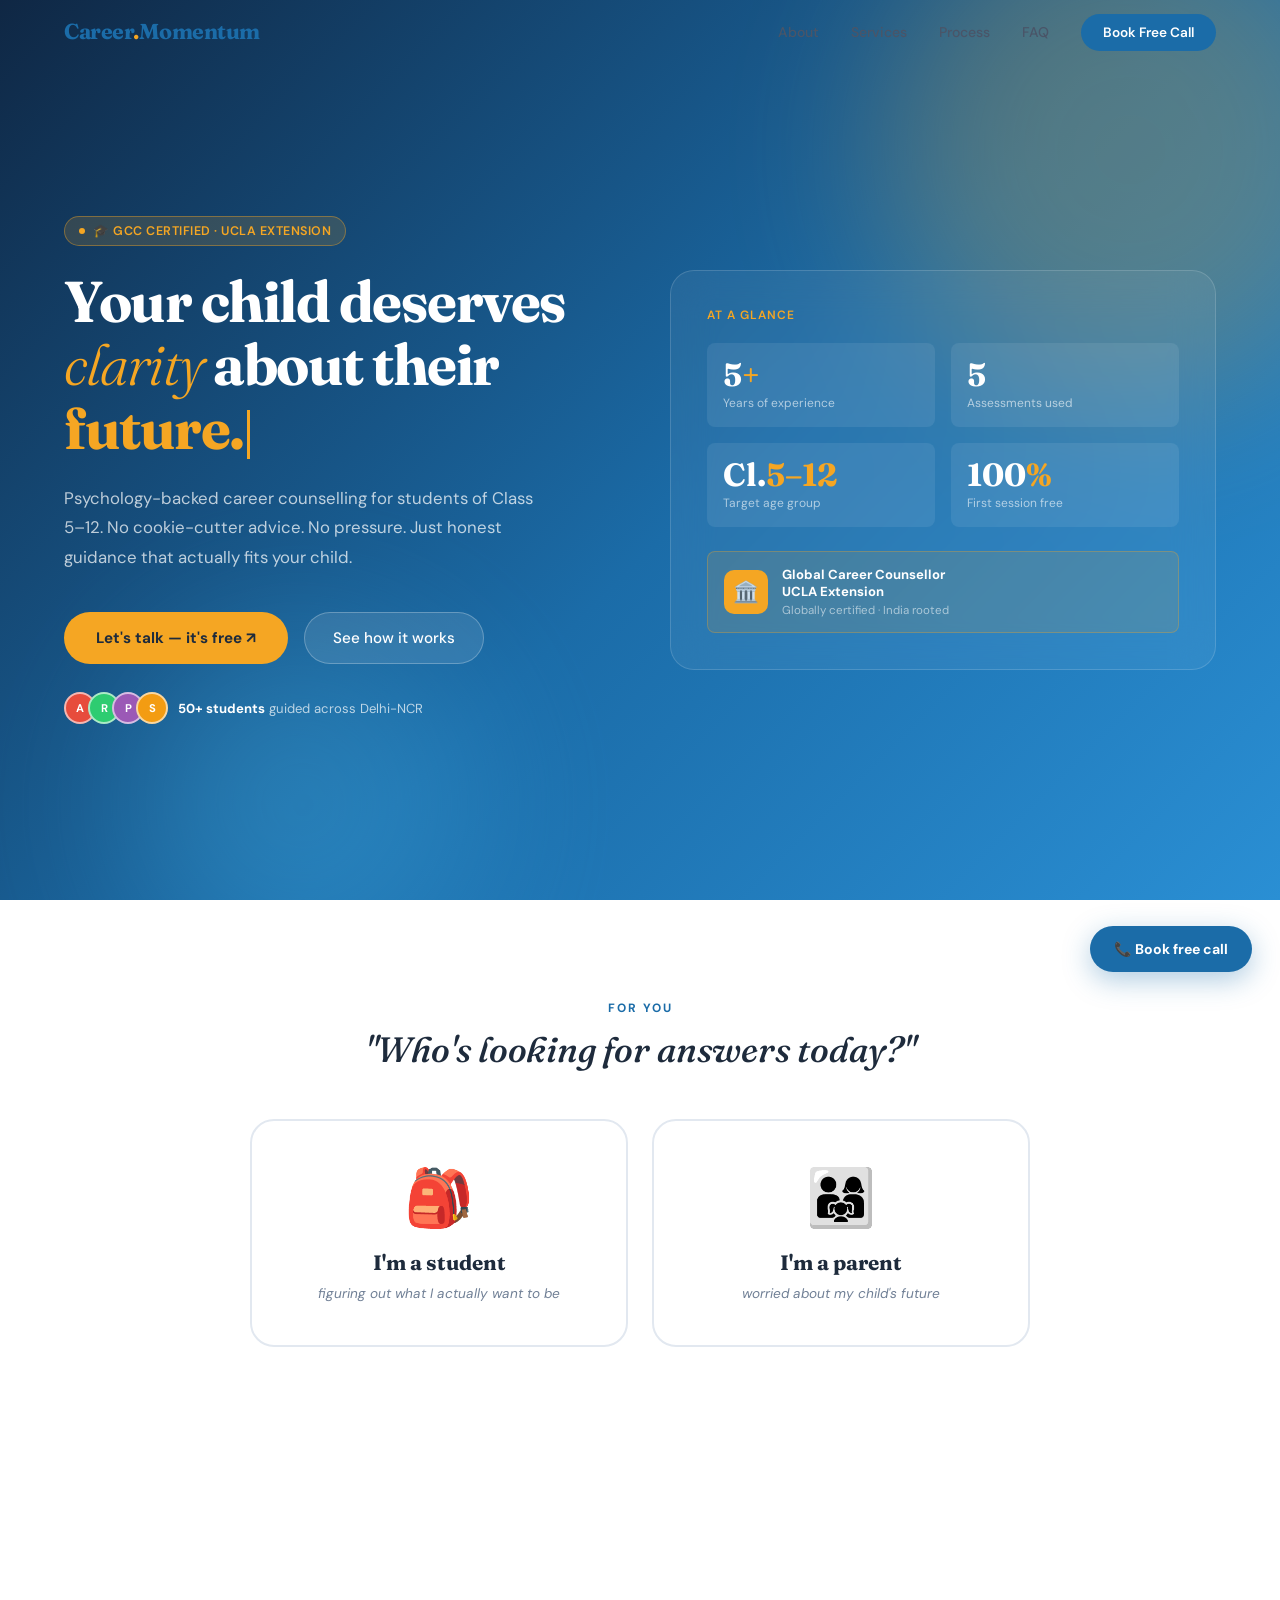
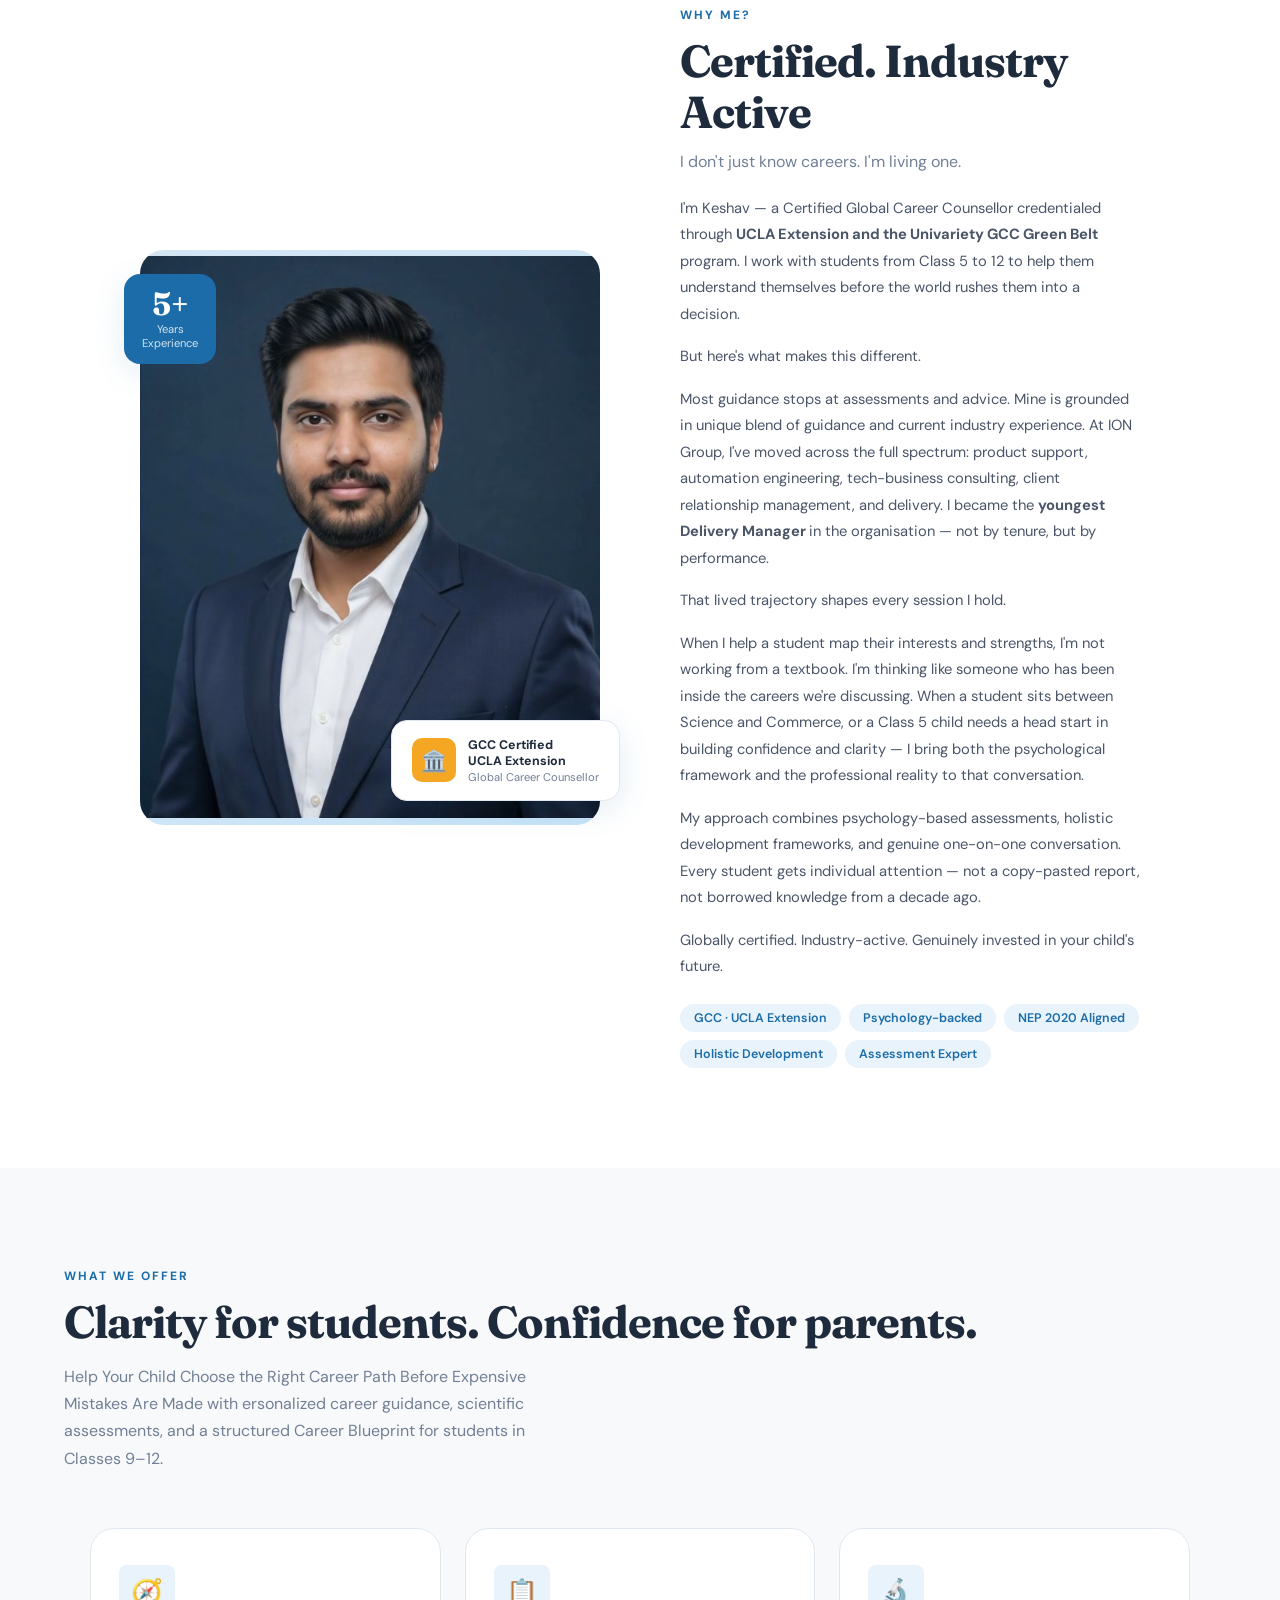
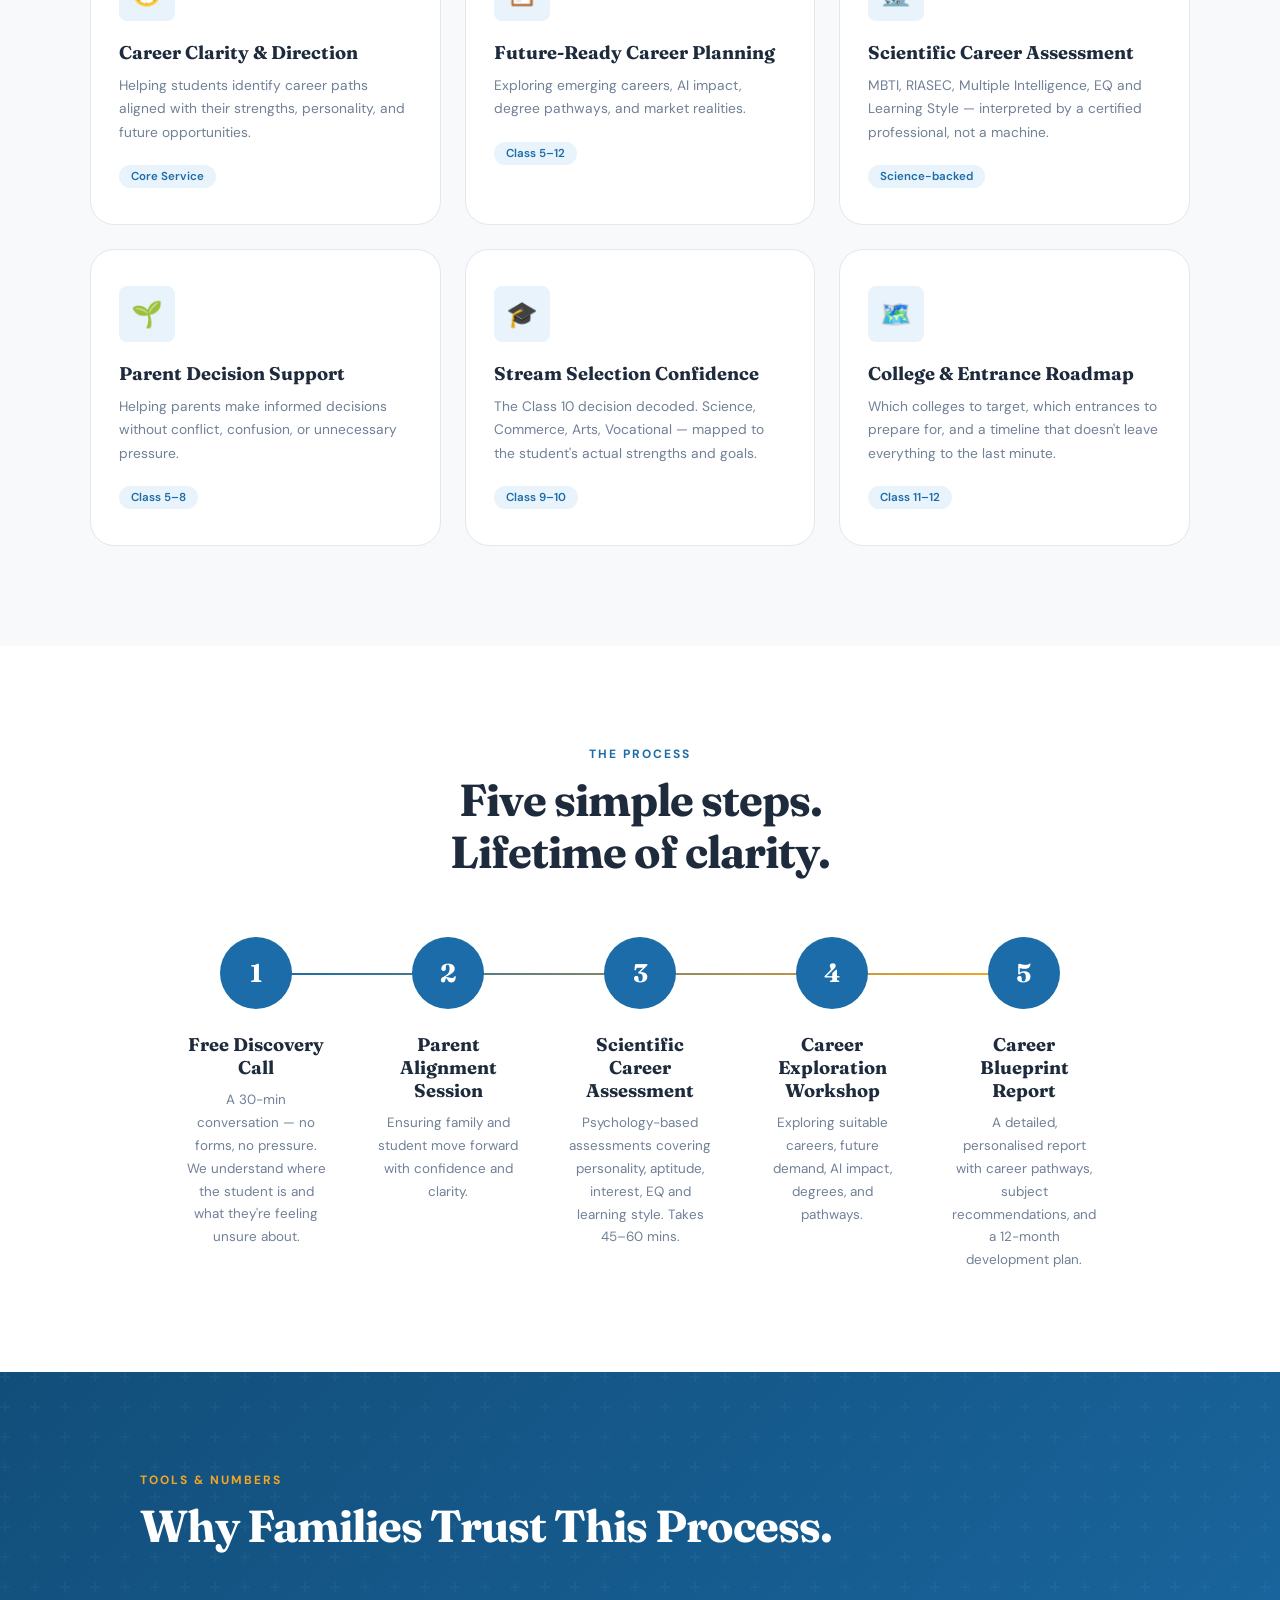
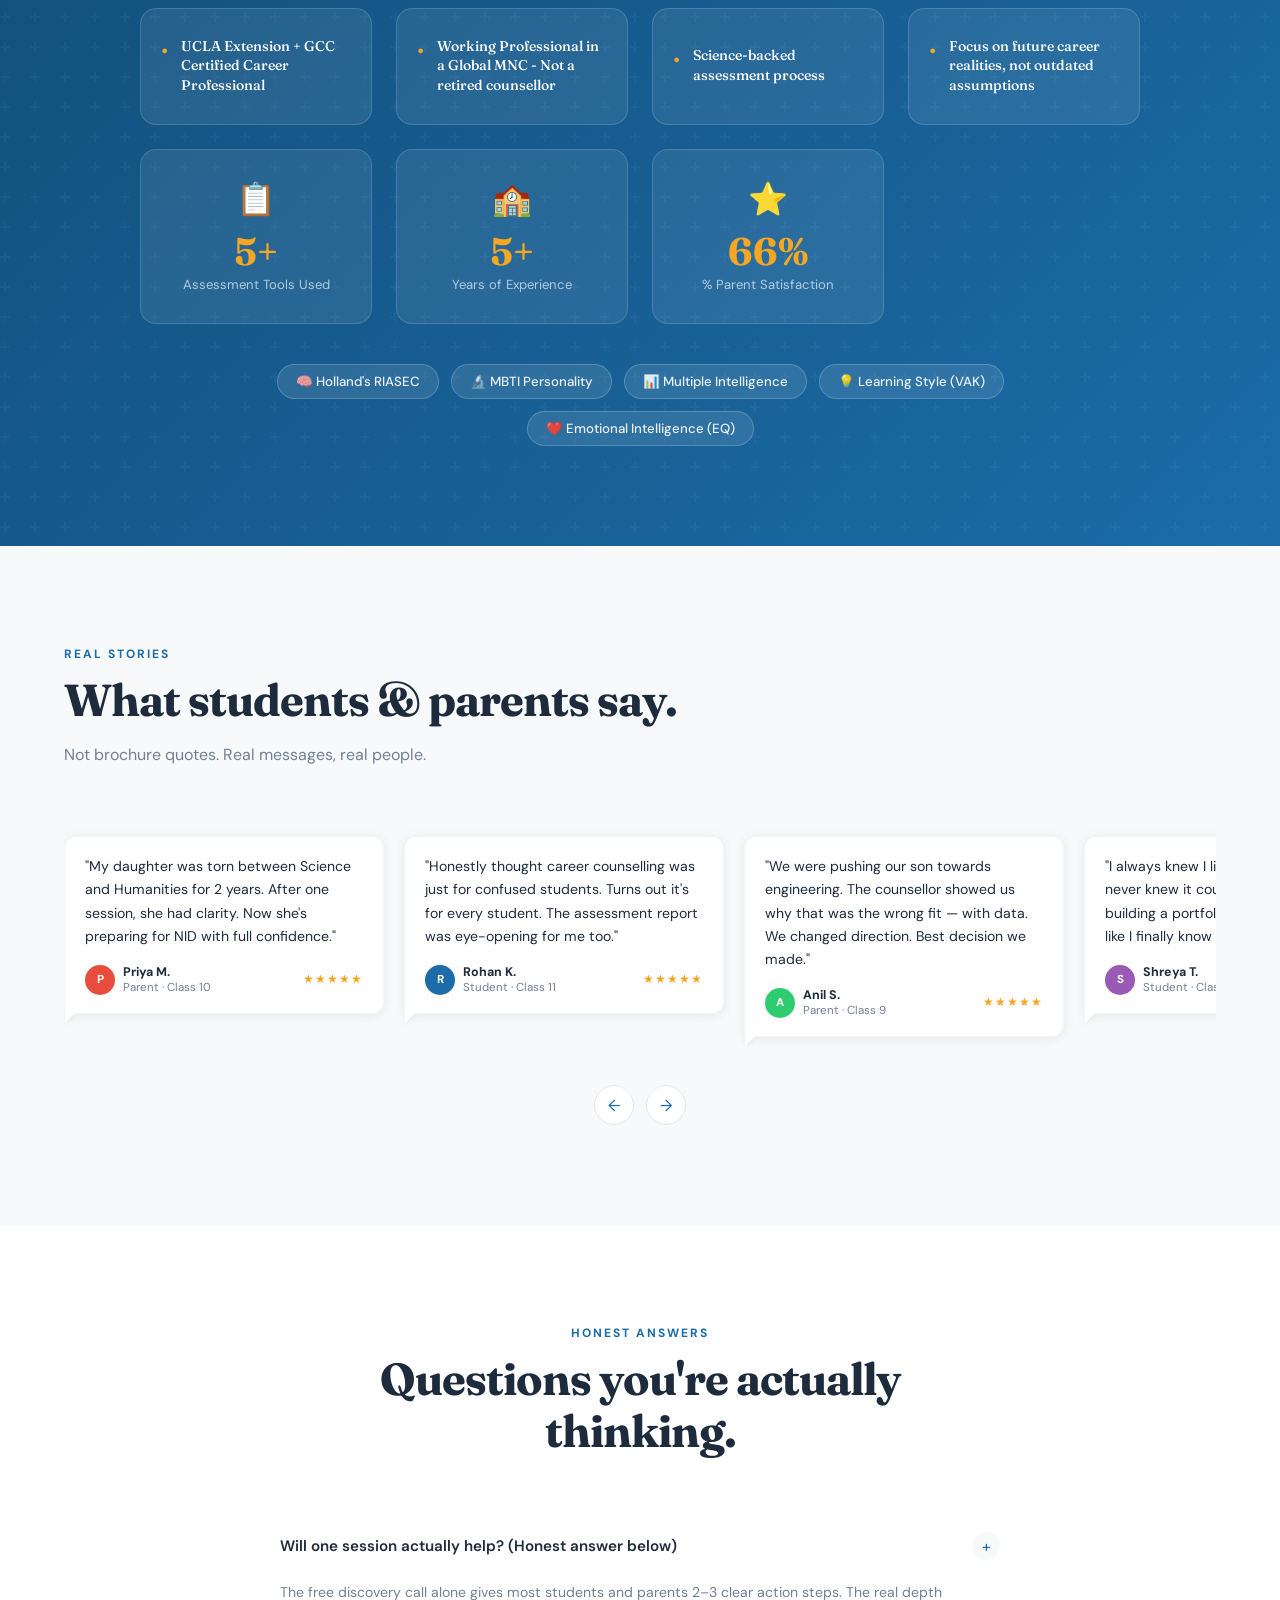
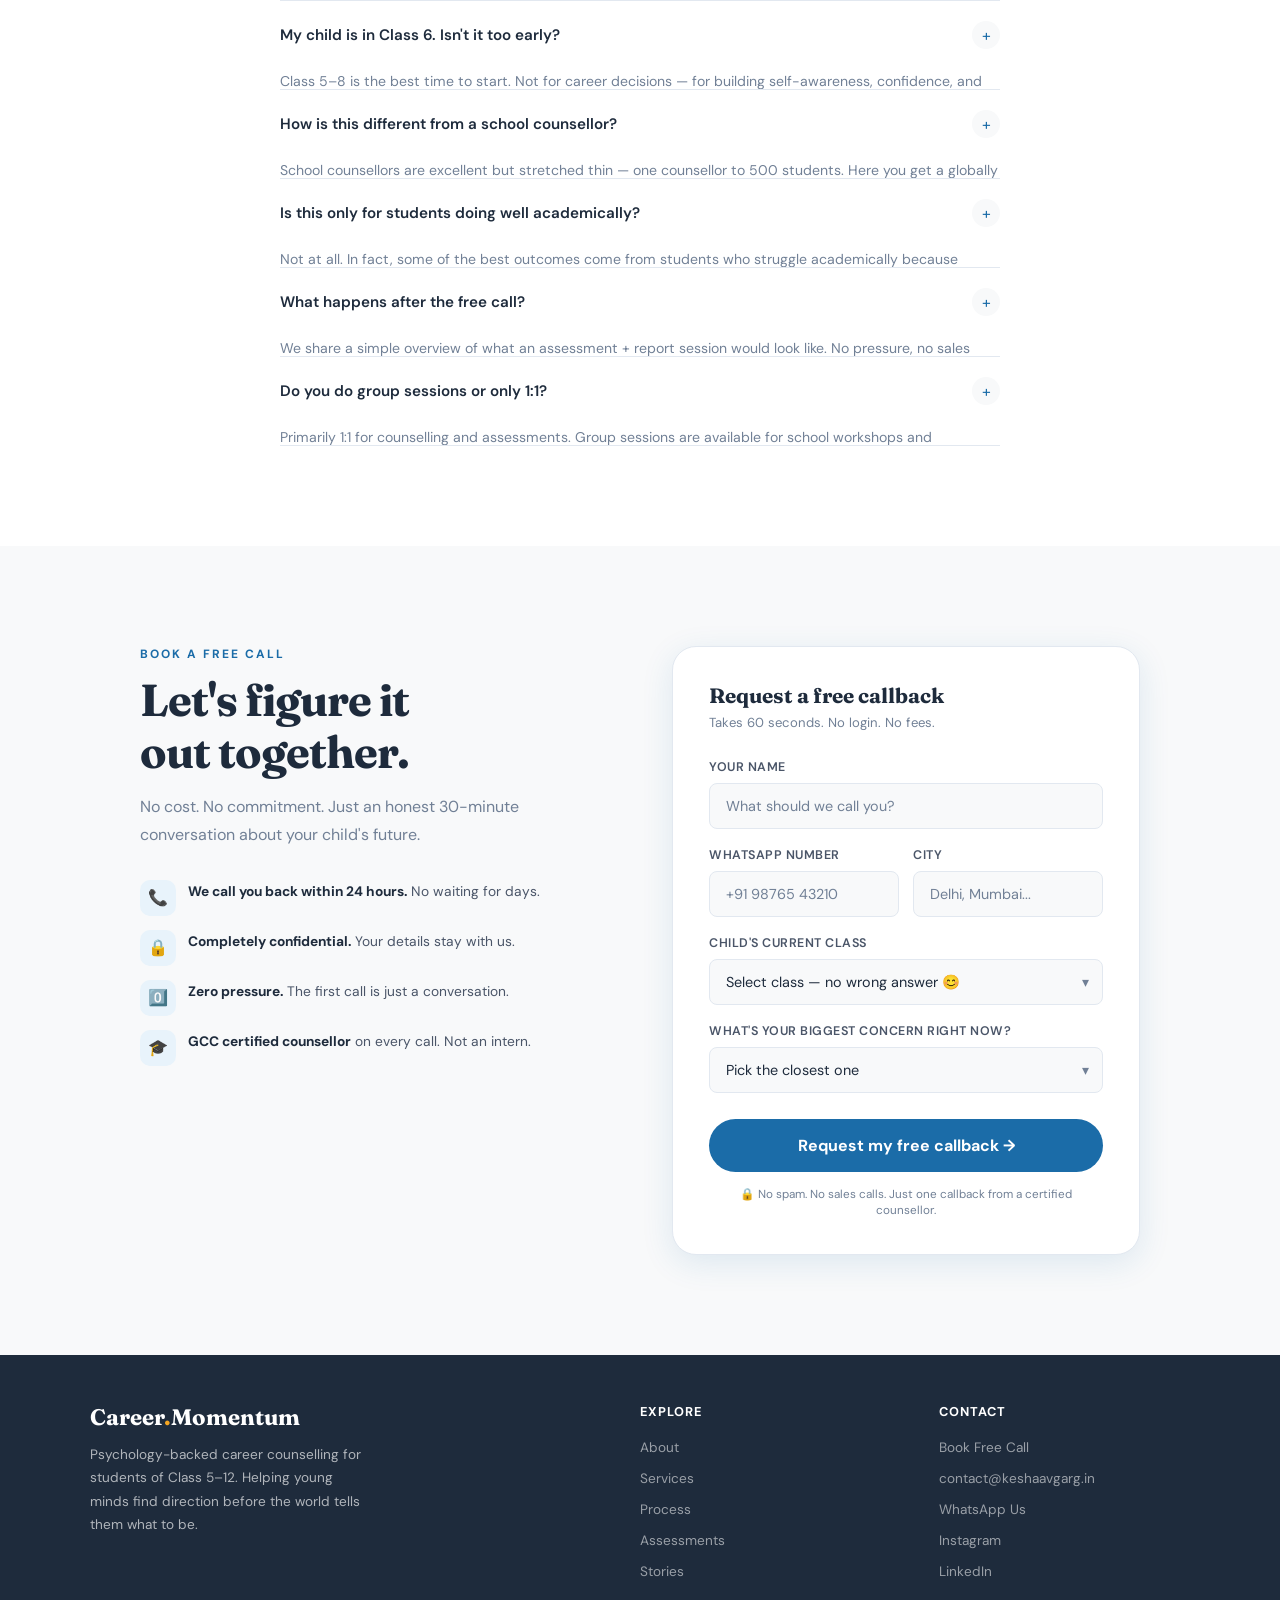
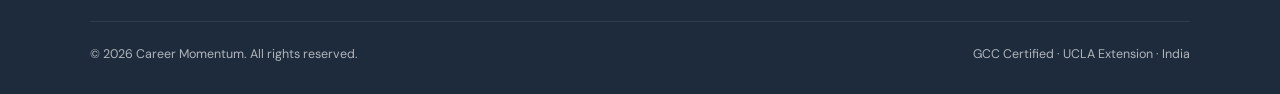
==== commit 2b86a9dd: "feat: wrap individual credentials into separate stat-card components for improved layout" ====
--- a/index.html
+++ b/index.html
@@ -383,8 +383,20 @@
         <div class="stat-card reveal reveal-delay-1">
           <ul class="stat-bullets">
             <li>UCLA Extension + GCC Certified Career Professional</li>
+          </ul>
+        </div>
+        <div class="stat-card reveal reveal-delay-1">
+          <ul class="stat-bullets">
             <li>Working Professional in a Global MNC - Not a retired counsellor</li>
+          </ul>
+        </div>
+        <div class="stat-card reveal reveal-delay-1">
+          <ul class="stat-bullets">
             <li>Science-backed assessment process</li>
+          </ul>
+        </div>
+        <div class="stat-card reveal reveal-delay-1">
+          <ul class="stat-bullets">
             <li>Focus on future career realities, not outdated assumptions</li>
           </ul>
         </div>
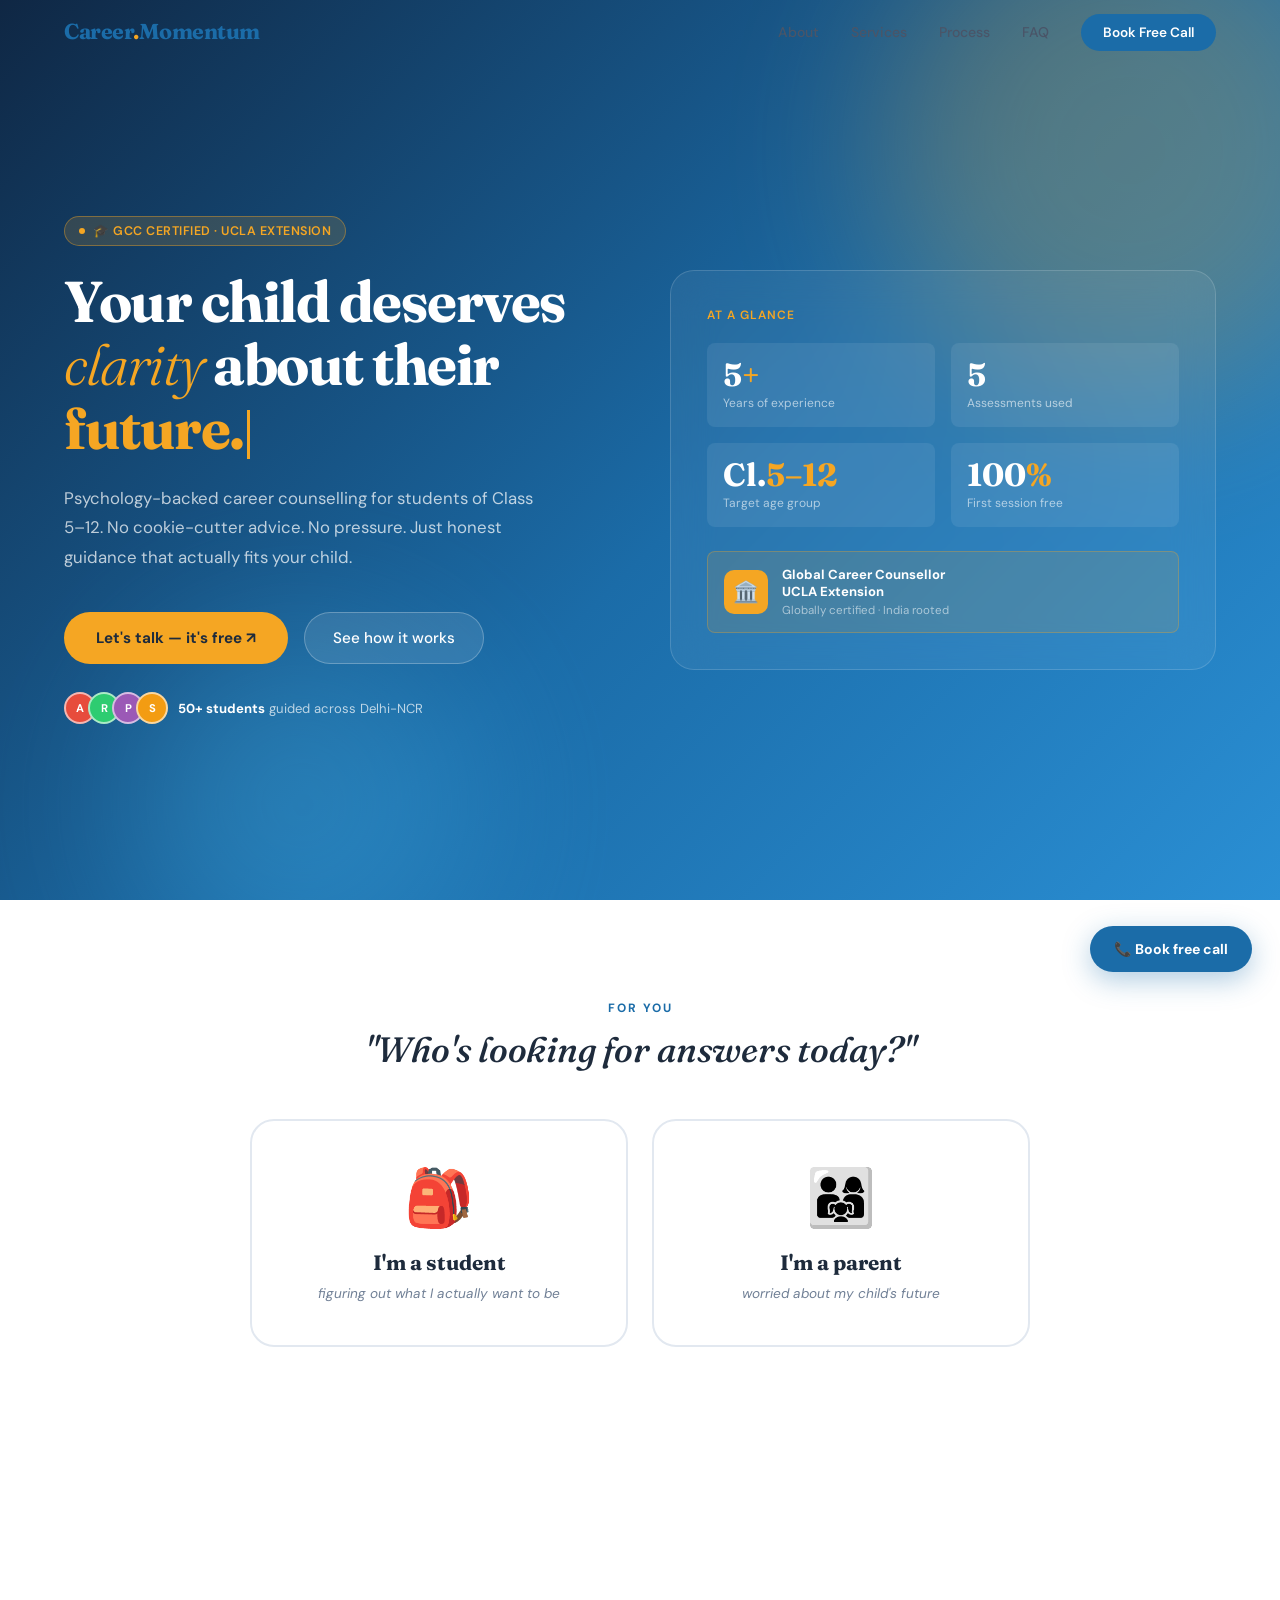
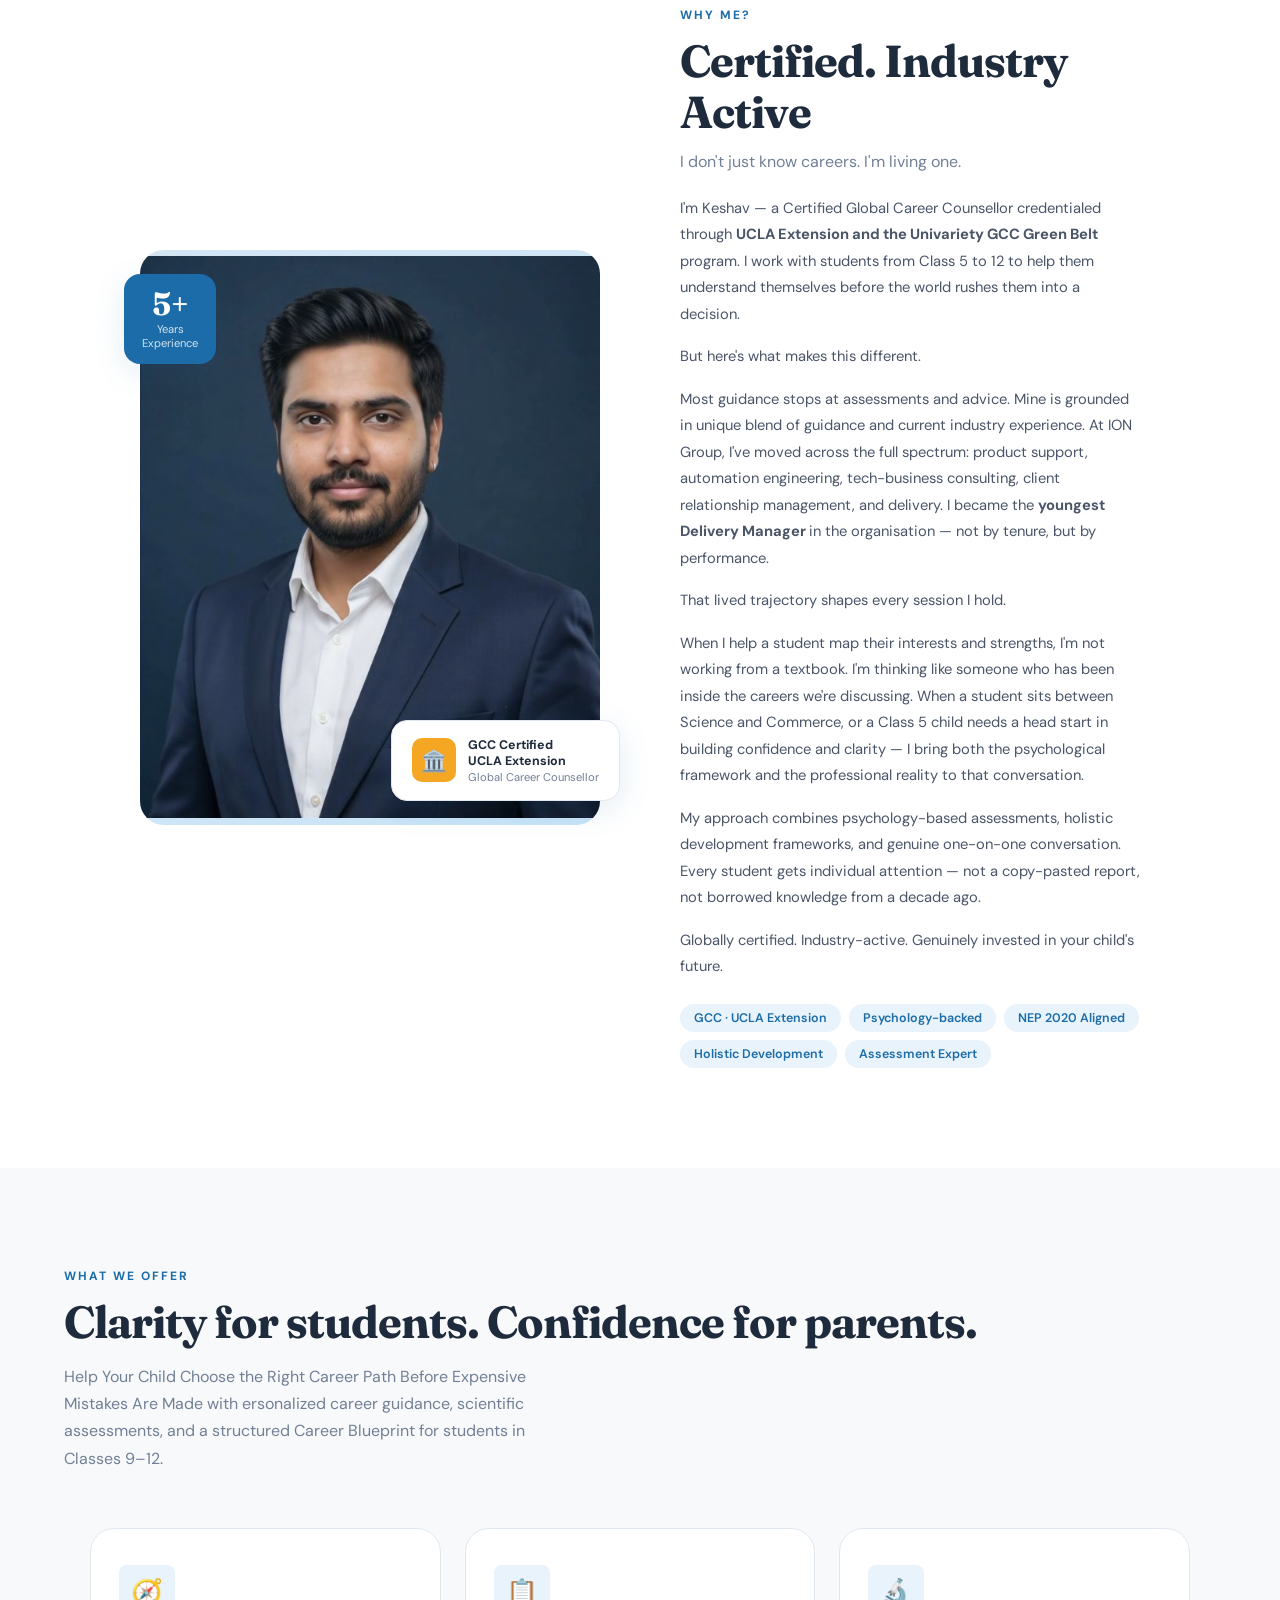
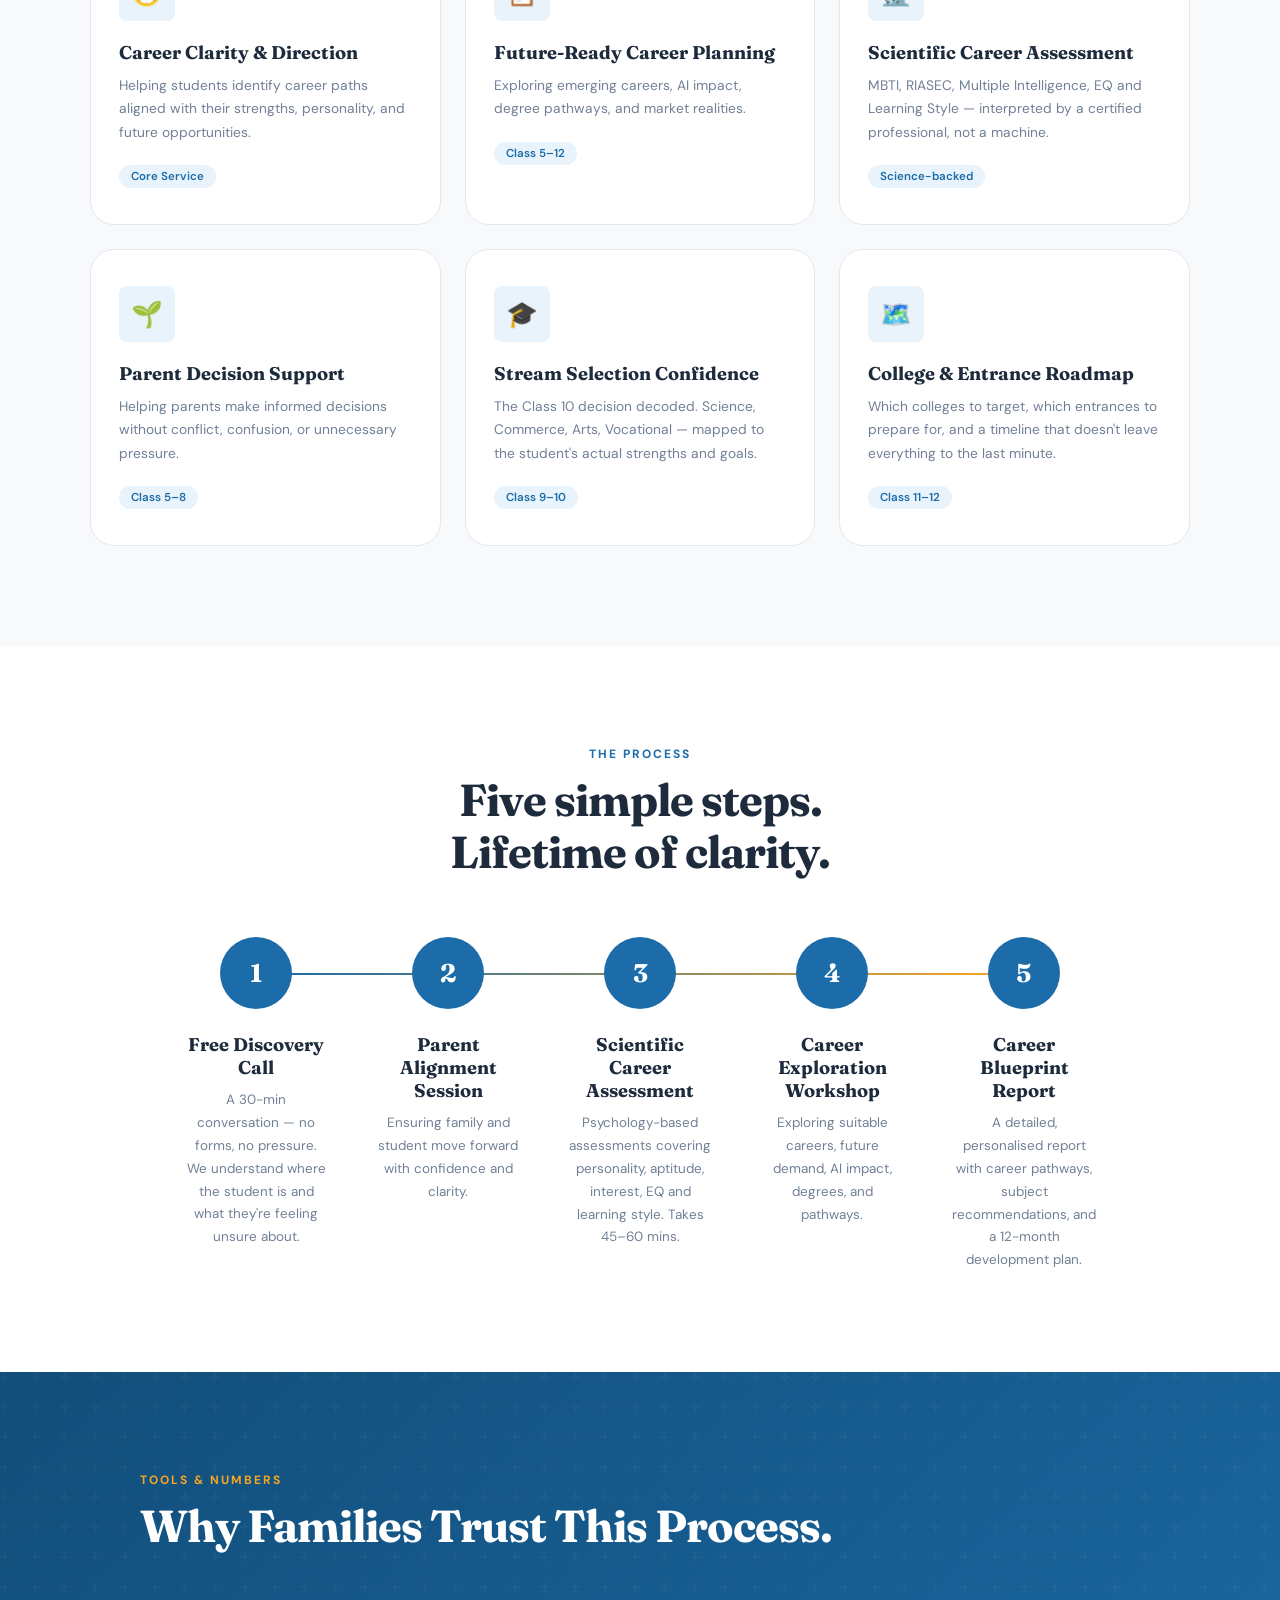
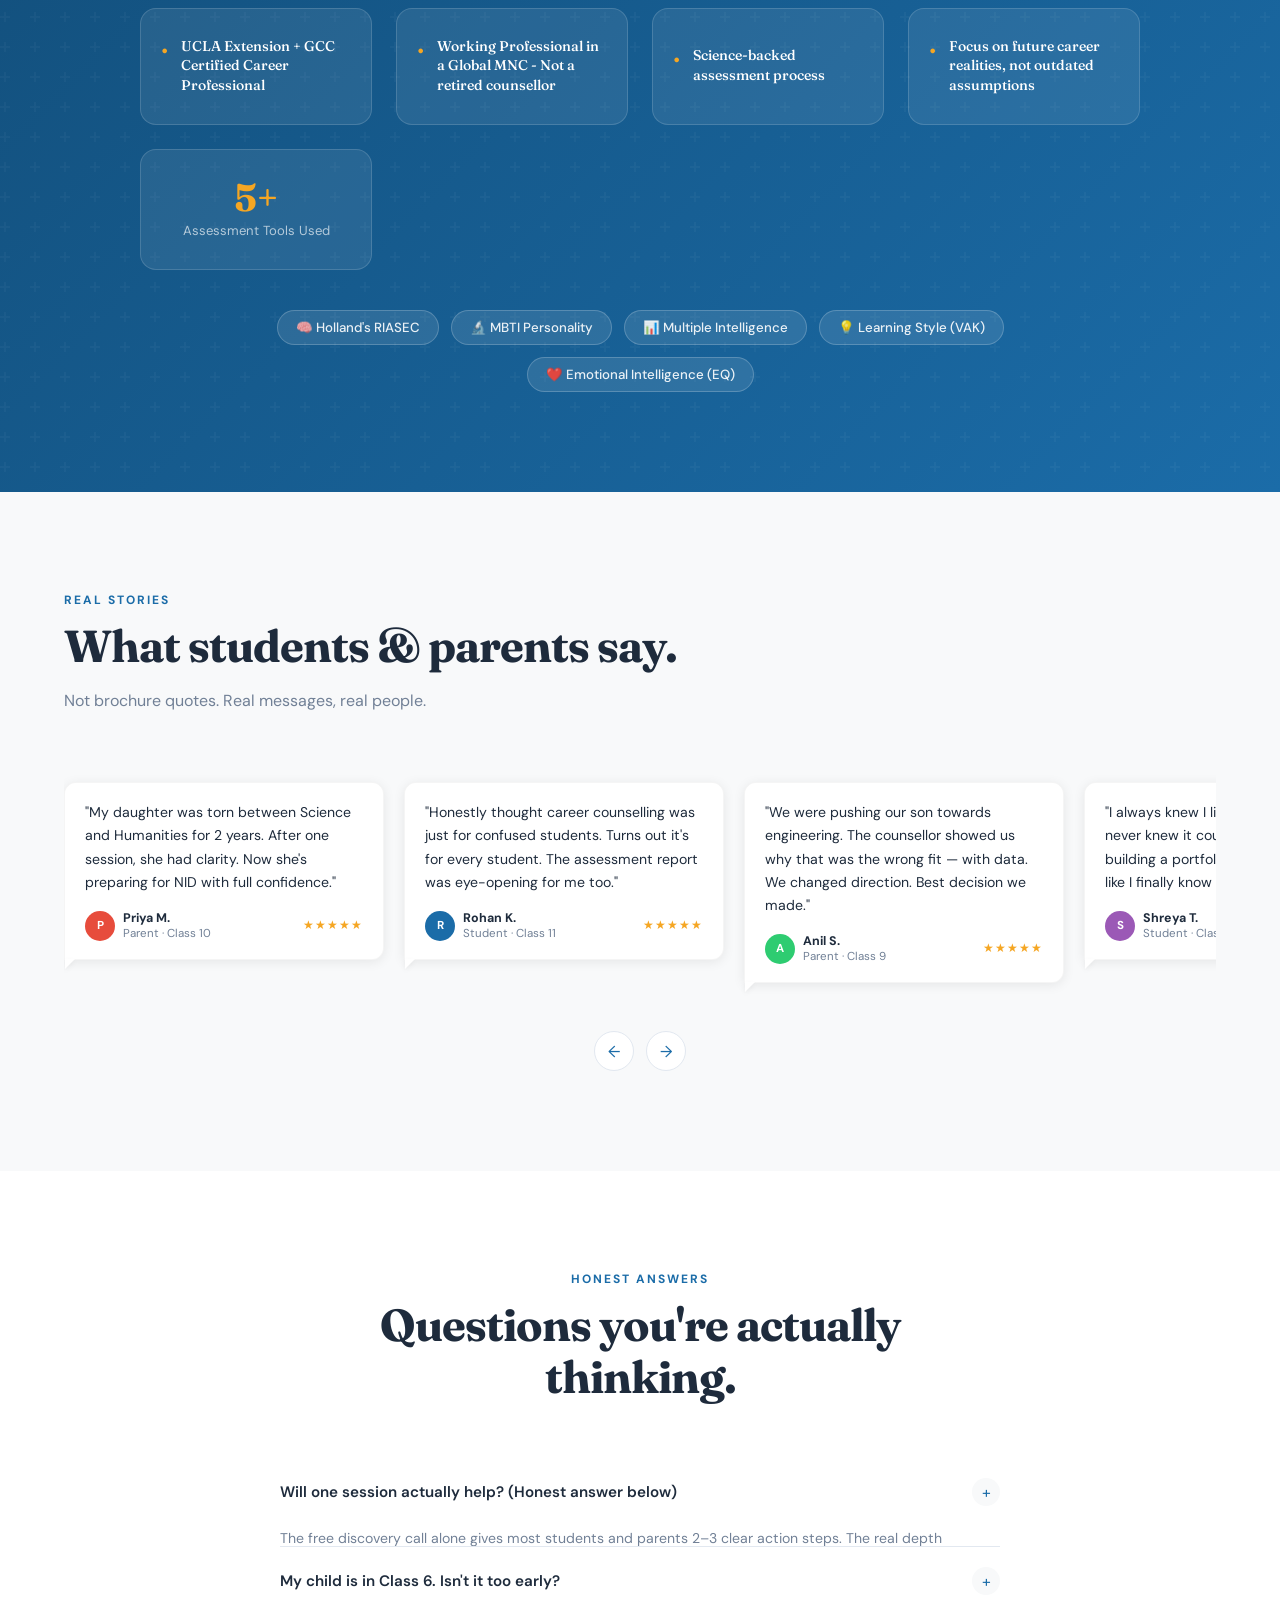
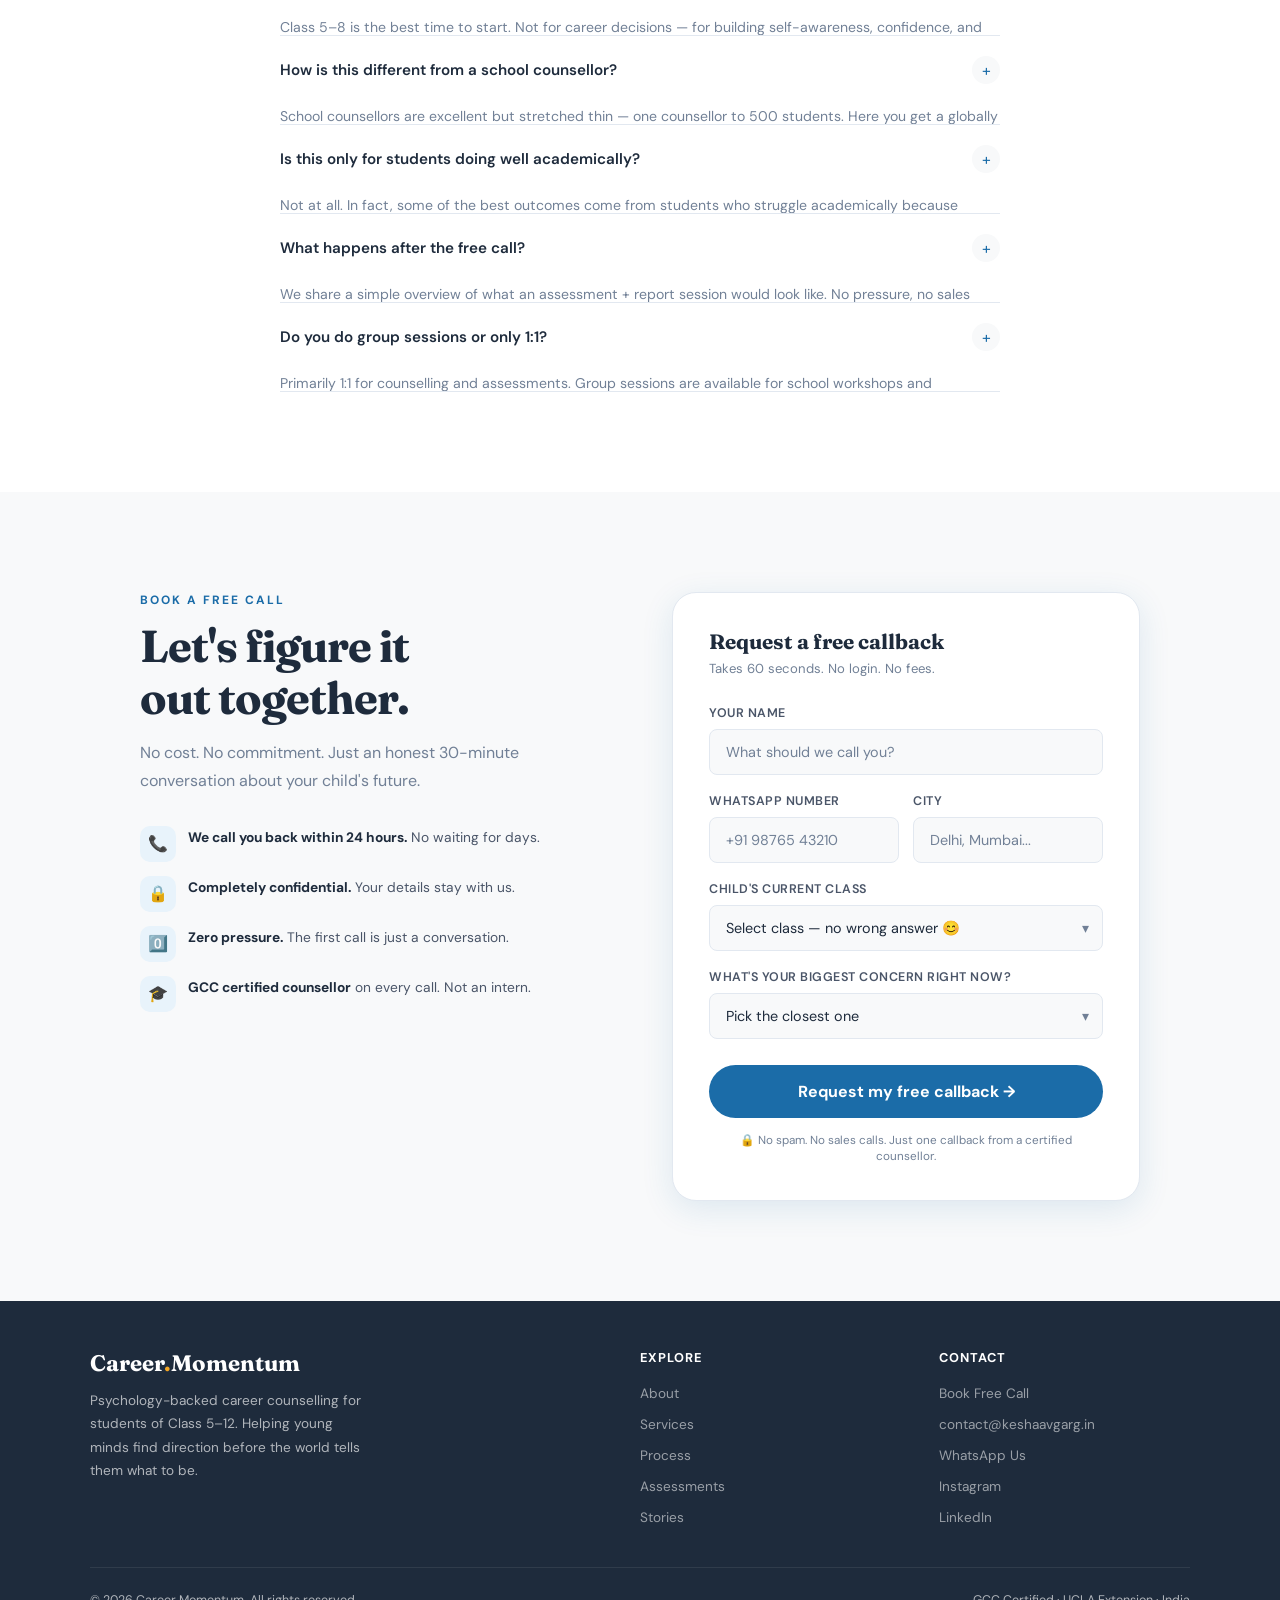
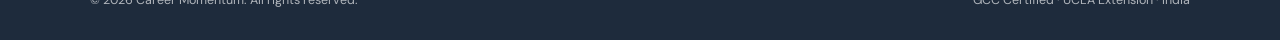
==== commit e2148bb9: "refactor: remove redundant experience and satisfaction statistics from index page" ====
--- a/index.html
+++ b/index.html
@@ -401,19 +401,8 @@
           </ul>
         </div>
         <div class="stat-card reveal reveal-delay-2">
-          <div class="stat-icon">📋</div>
           <div class="stat-num" data-target="5">0</div>
           <div class="stat-label">Assessment Tools Used</div>
-        </div>
-        <div class="stat-card reveal reveal-delay-3">
-          <div class="stat-icon">🏫</div>
-          <div class="stat-num" data-target="5">0</div>
-          <div class="stat-label">Years of Experience</div>
-        </div>
-        <div class="stat-card reveal reveal-delay-4">
-          <div class="stat-icon">⭐</div>
-          <div class="stat-num" data-target="99">0</div>
-          <div class="stat-label">% Parent Satisfaction</div>
         </div>
       </div>
       <div class="assessments-list reveal">
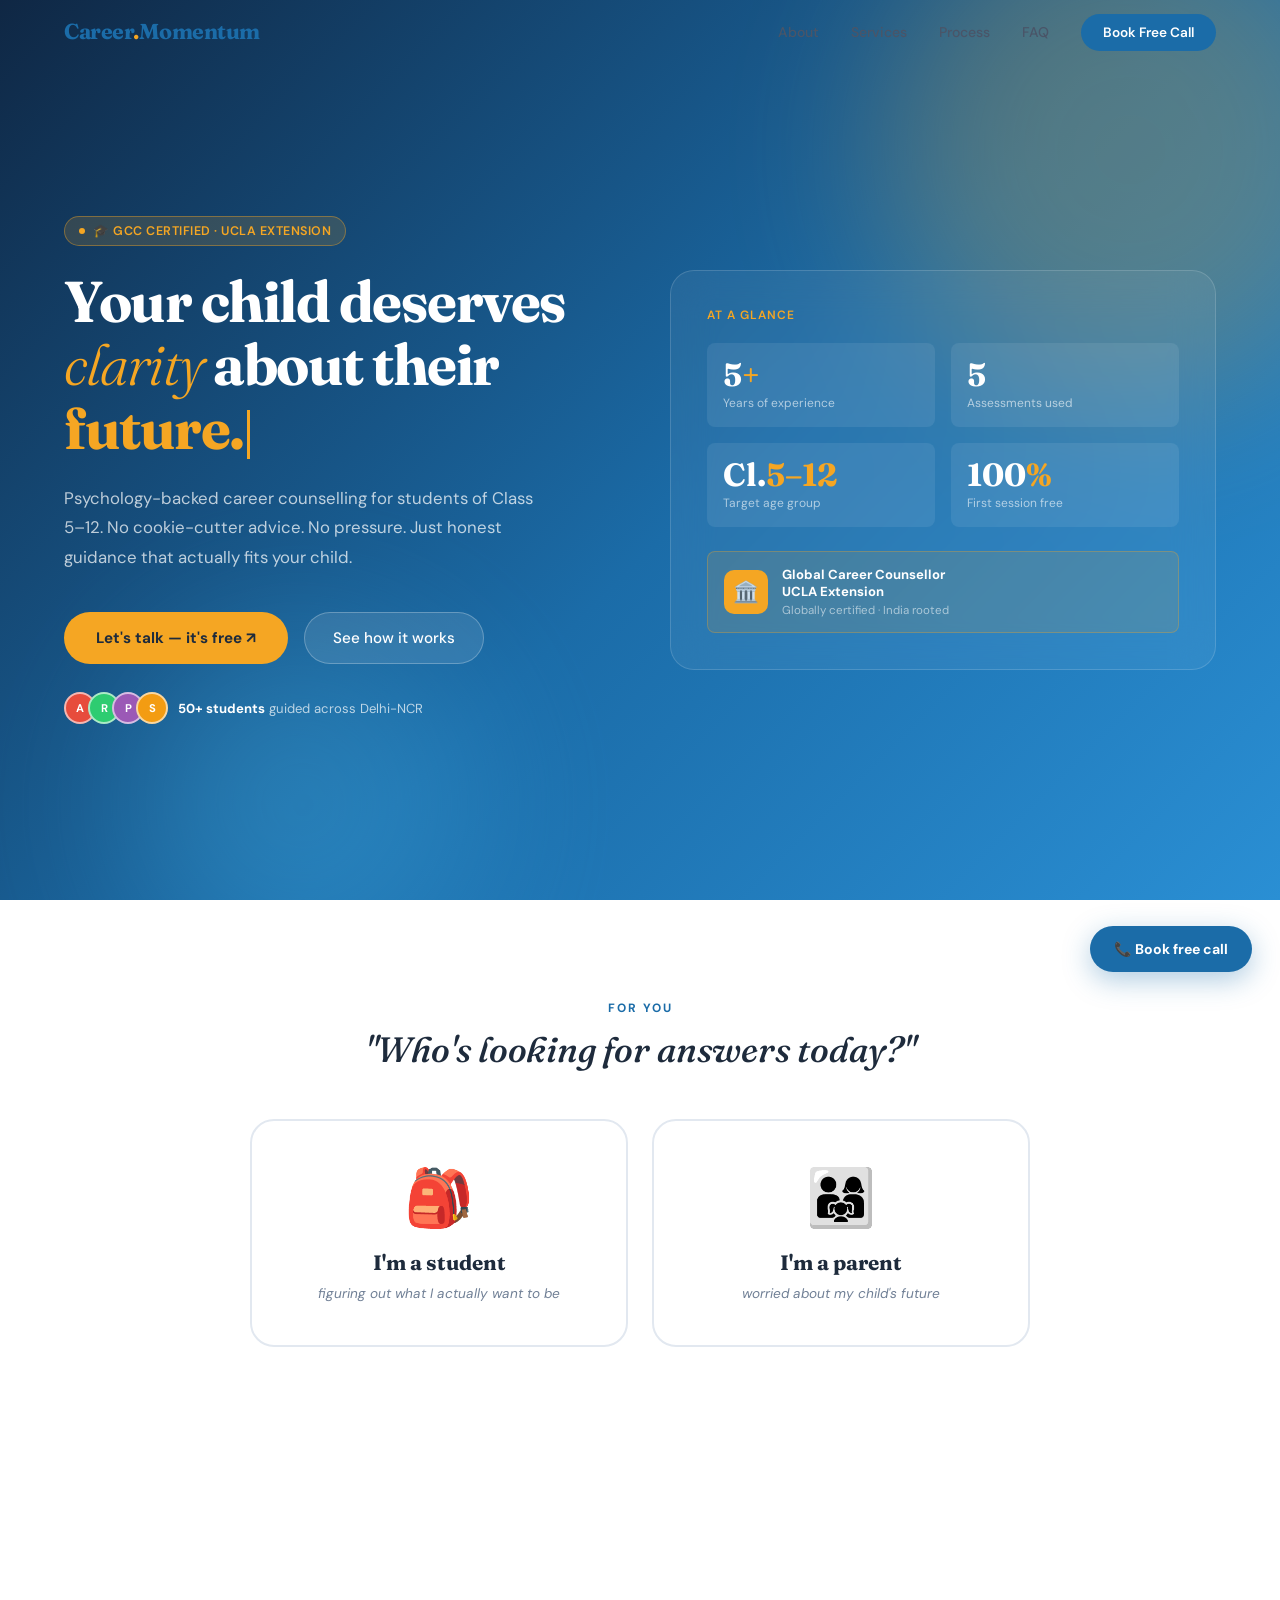
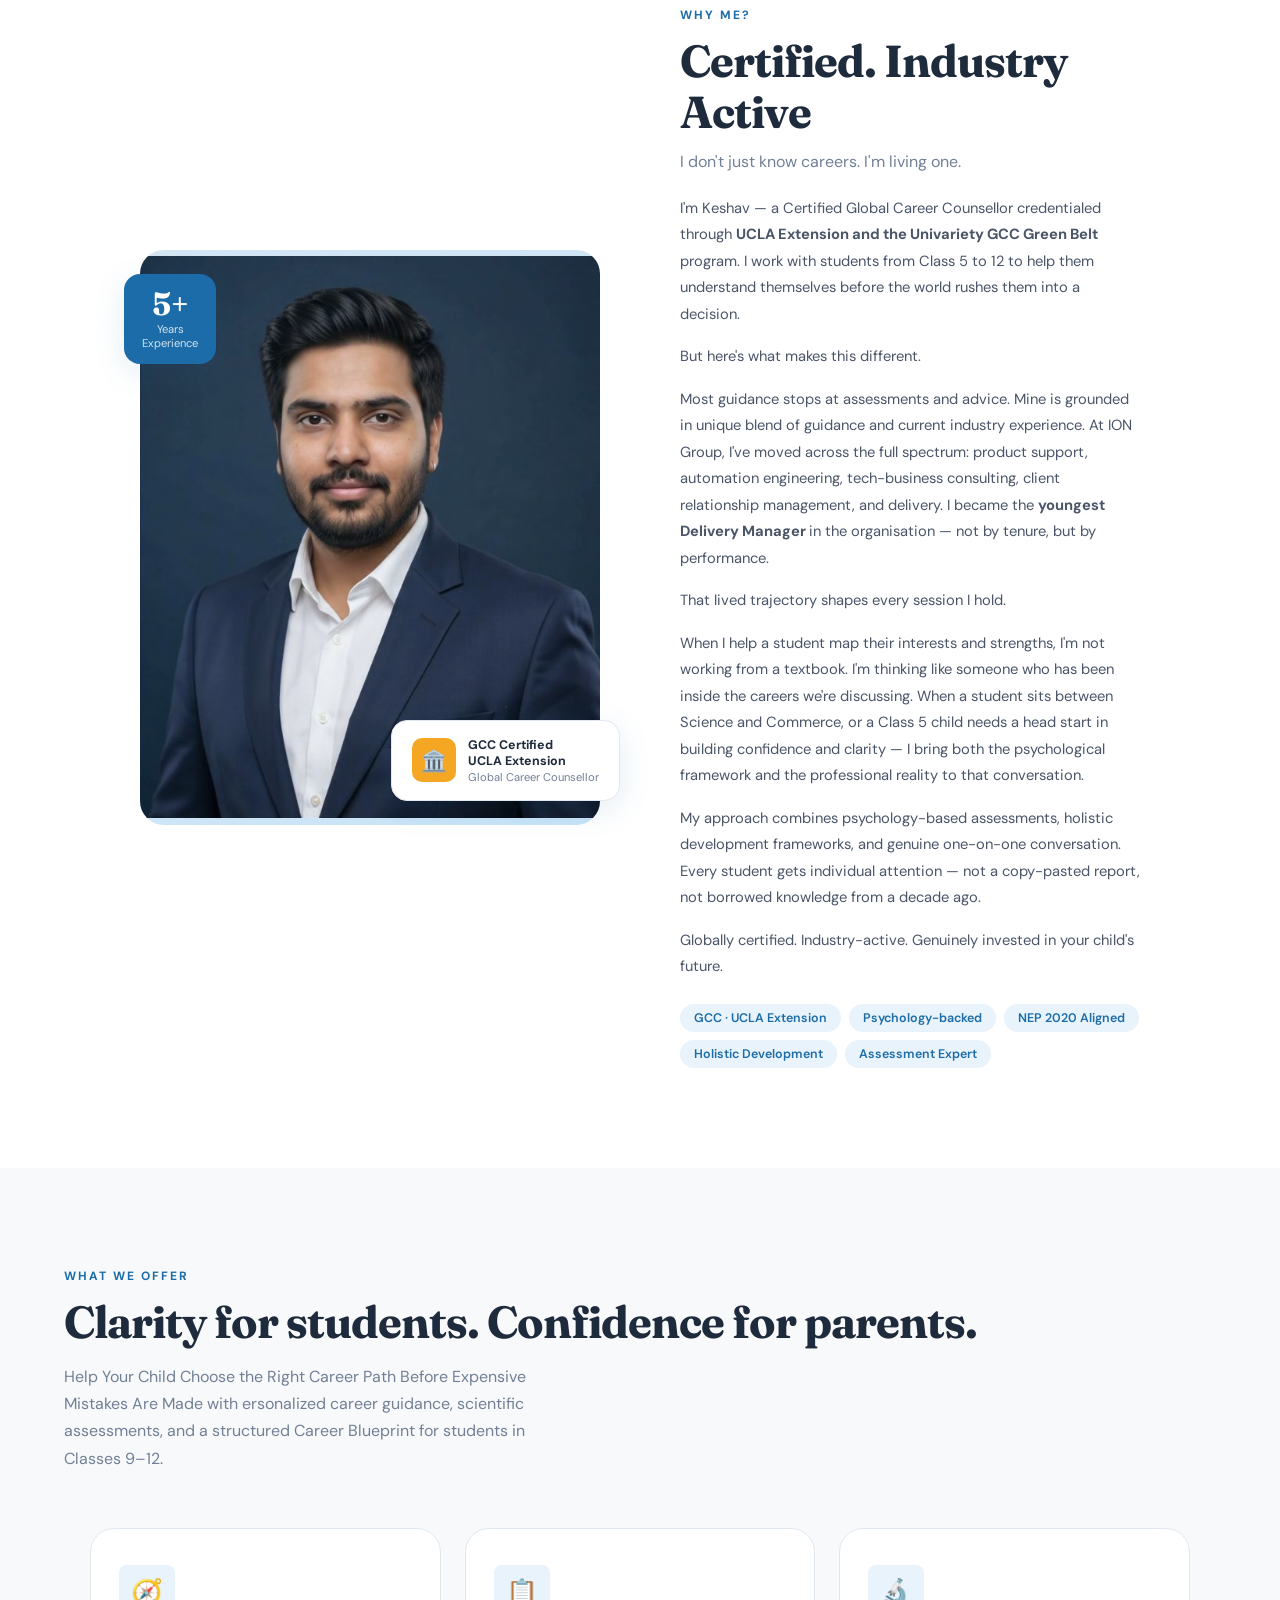
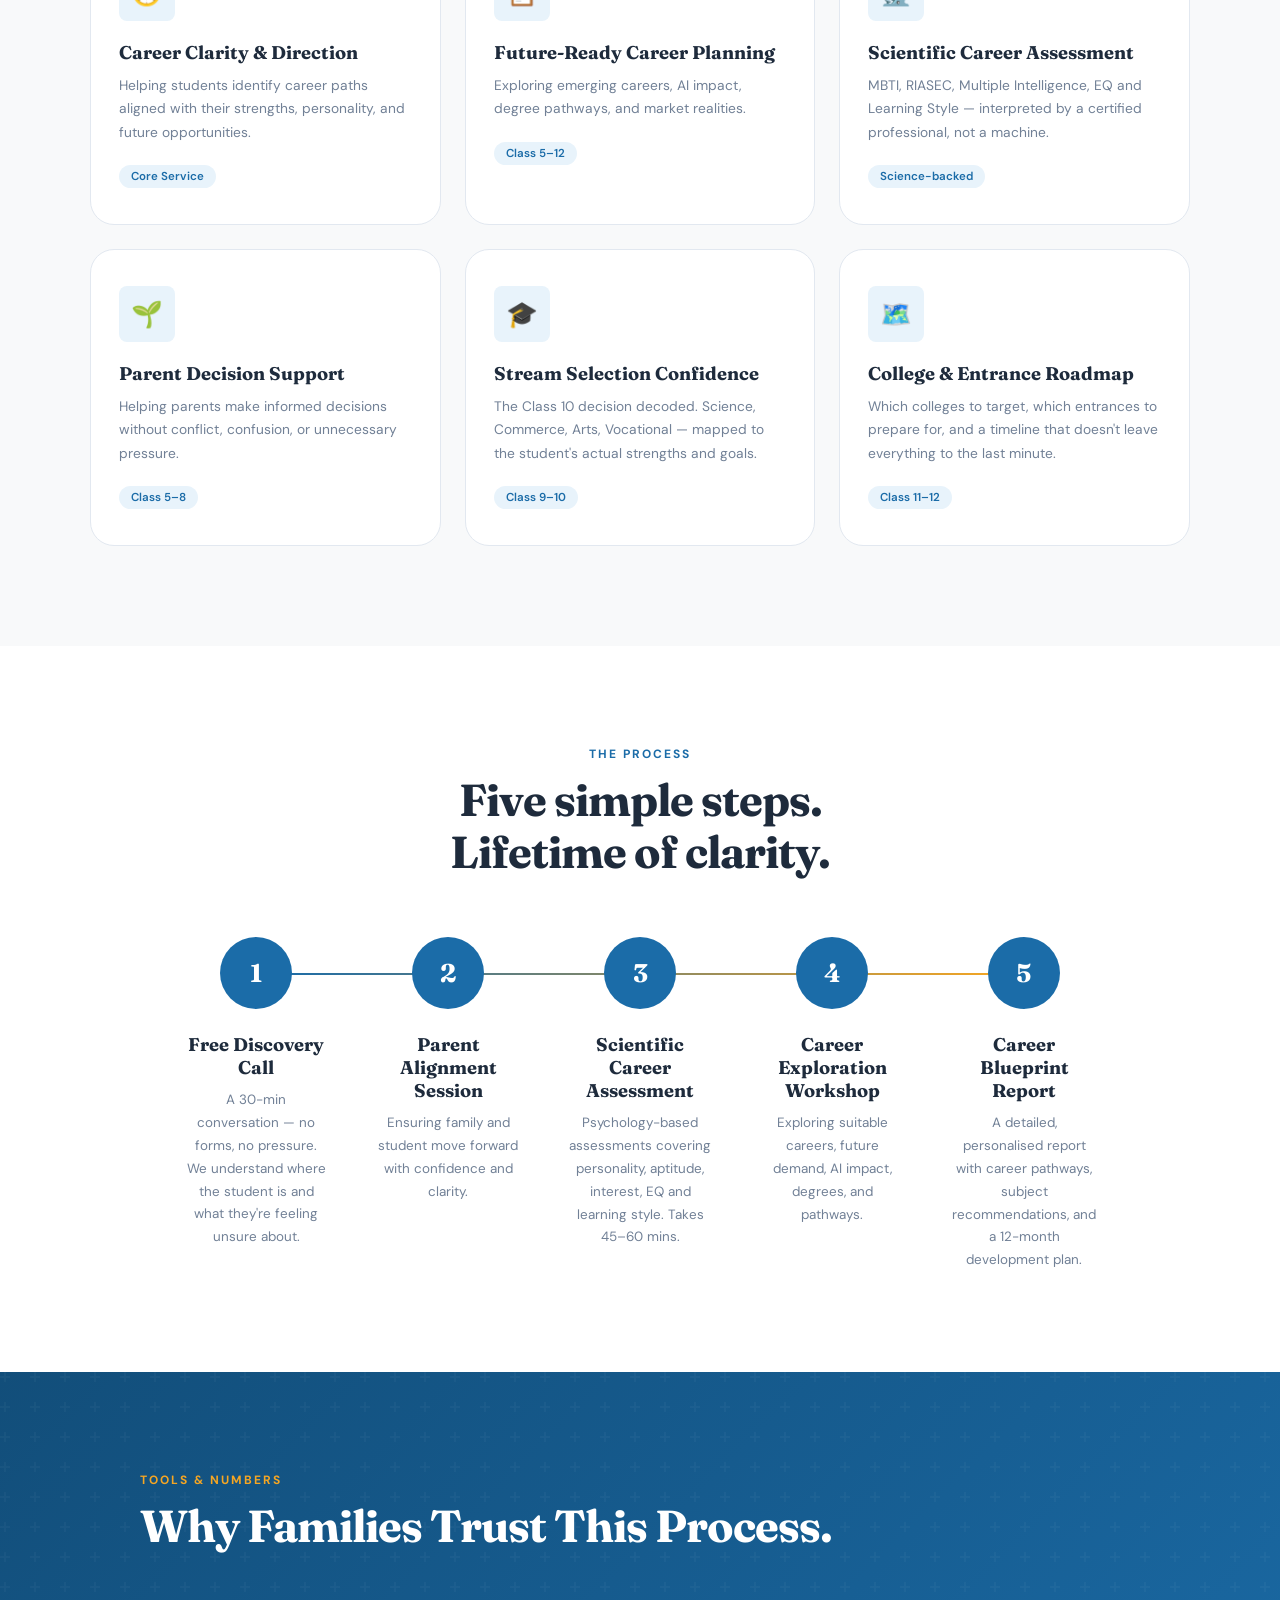
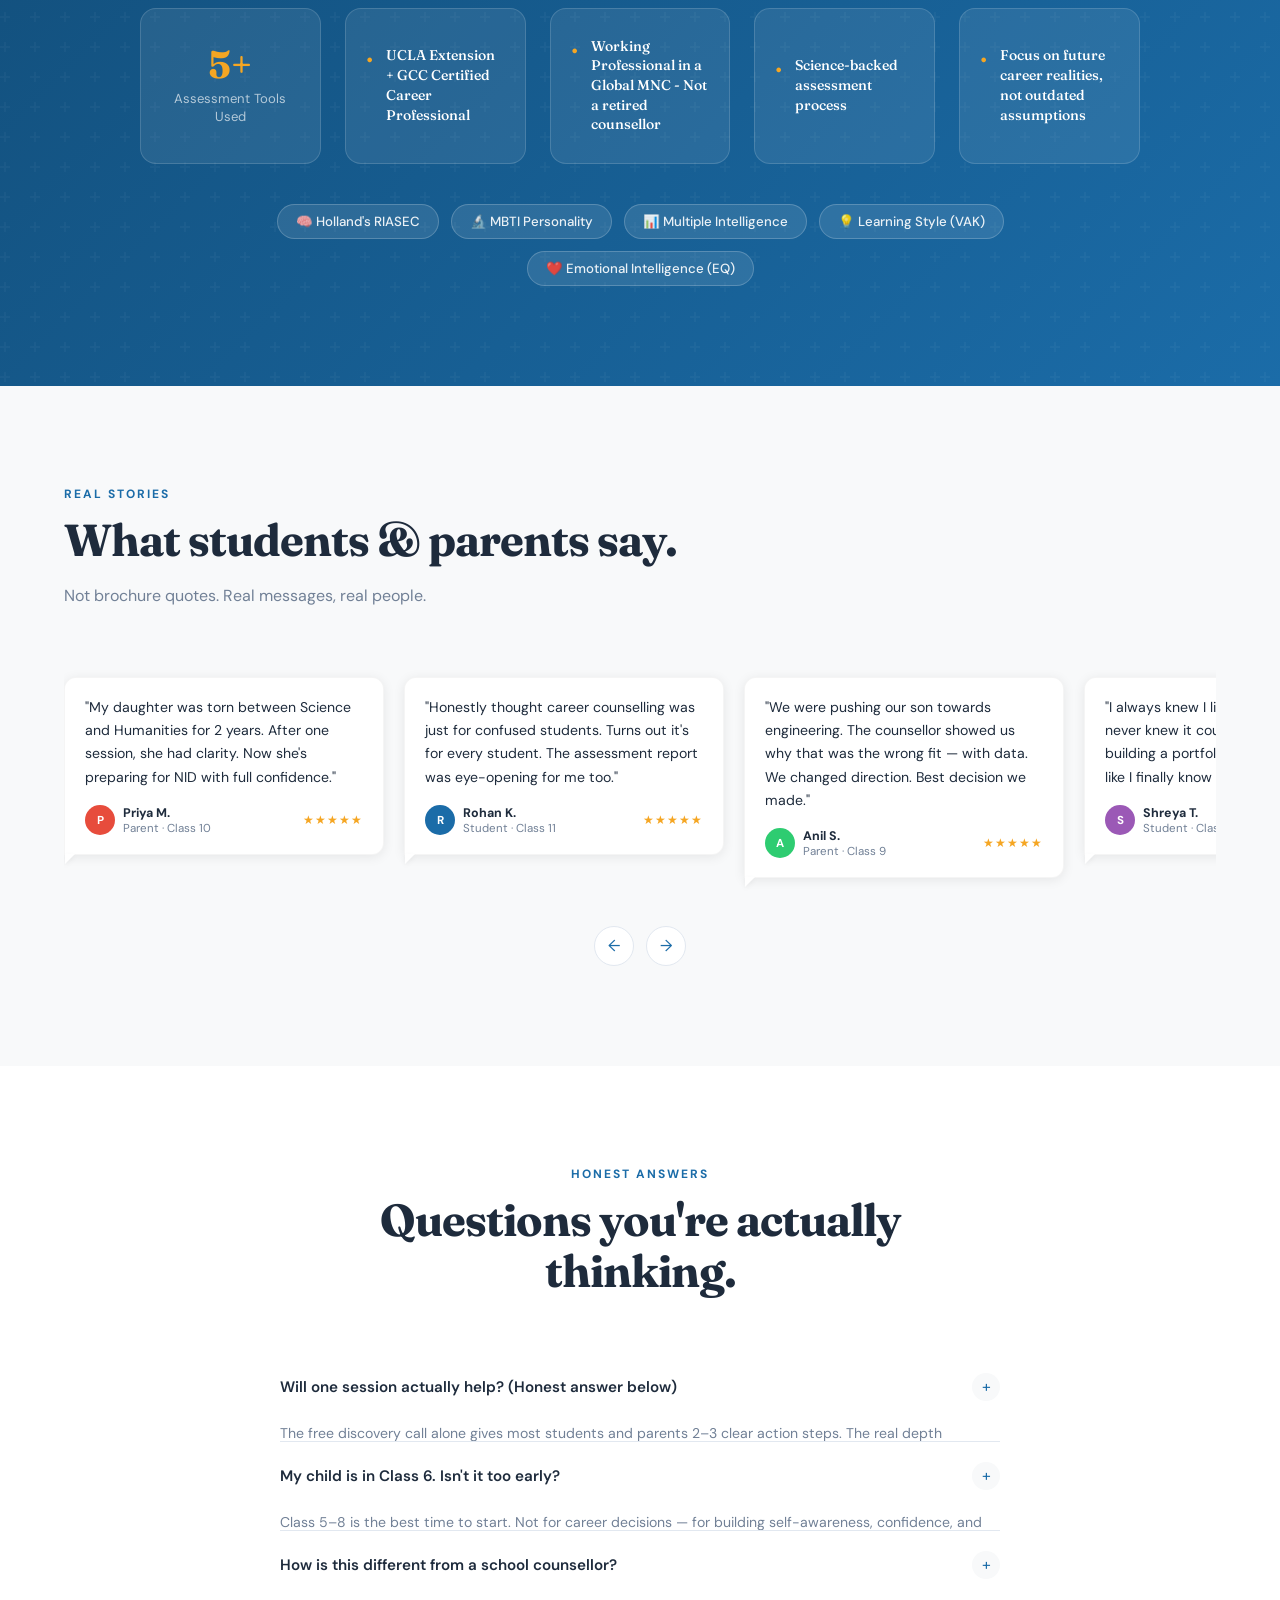
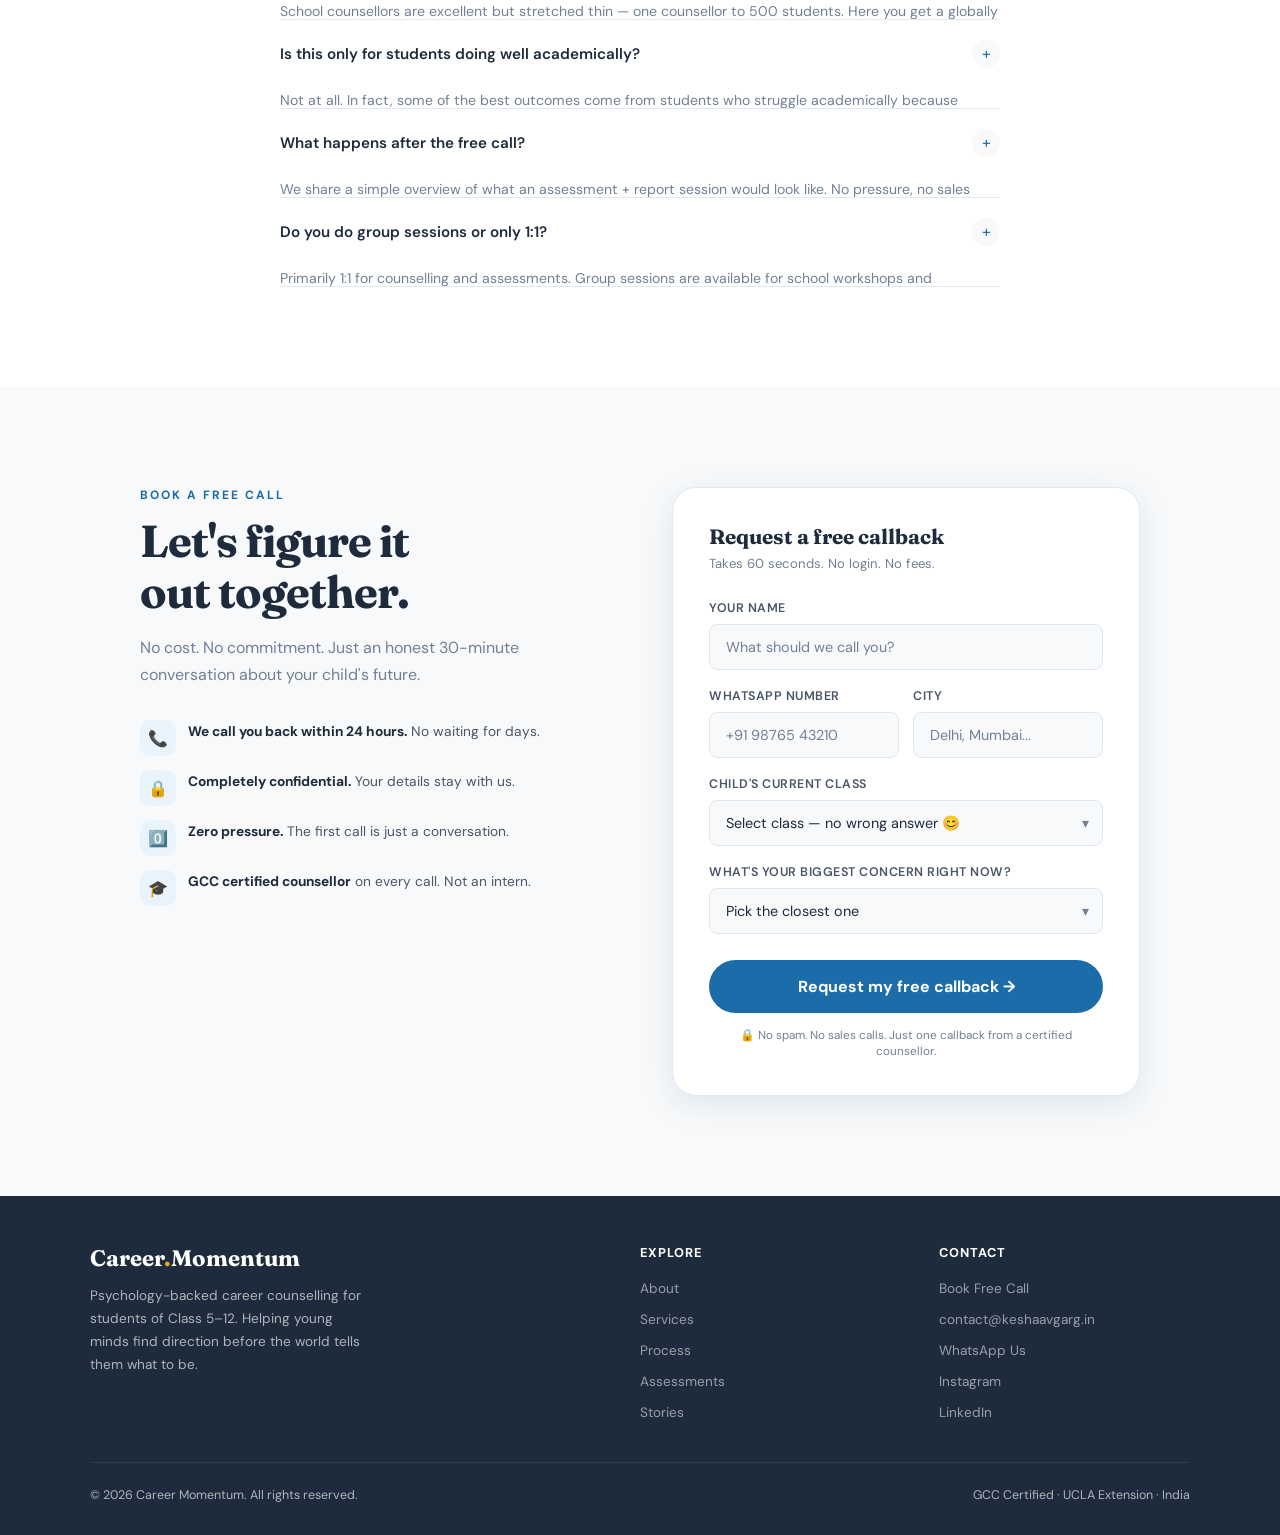
==== commit 3e97eef0: "feat: add assessment tools stat card and initialize base stylesheet structure" ====
--- a/index.html
+++ b/index.html
@@ -60,7 +60,7 @@
     rel="stylesheet" />
 
   <!-- Styles -->
-  <link rel="stylesheet" href="css/styles.css?v=5" />
+  <link rel="stylesheet" href="css/styles.css?v=6" />
 
   <!-- Structured Data (JSON-LD) — ProfessionalService Schema -->
   <script type="application/ld+json">
@@ -380,6 +380,10 @@
       <p class="section-tag reveal">Tools & Numbers</p>
       <h2 class="section-title reveal">Why Families Trust This Process.</h2>
       <div class="stats-row">
+        <div class="stat-card reveal reveal-delay-2">
+          <div class="stat-num" data-target="5">0</div>
+          <div class="stat-label">Assessment Tools Used</div>
+        </div>
         <div class="stat-card reveal reveal-delay-1">
           <ul class="stat-bullets">
             <li>UCLA Extension + GCC Certified Career Professional</li>
@@ -399,10 +403,6 @@
           <ul class="stat-bullets">
             <li>Focus on future career realities, not outdated assumptions</li>
           </ul>
-        </div>
-        <div class="stat-card reveal reveal-delay-2">
-          <div class="stat-num" data-target="5">0</div>
-          <div class="stat-label">Assessment Tools Used</div>
         </div>
       </div>
       <div class="assessments-list reveal">
@@ -578,7 +578,7 @@
   <!-- ═══════════════════════════════════
      JAVASCRIPT
 ═══════════════════════════════════ -->
-  <script src="js/main.js?v=5"></script>
+  <script src="js/main.js?v=6"></script>
 </body>
 
 </html>
--- a/css/styles.css
+++ b/css/styles.css
@@ -969,7 +969,7 @@
 
 .stats-row {
   display: grid;
-  grid-template-columns: repeat(4, 1fr);
+  grid-template-columns: repeat(5, 1fr);
   gap: 24px;
   max-width: 1000px;
   margin: 56px auto 0;
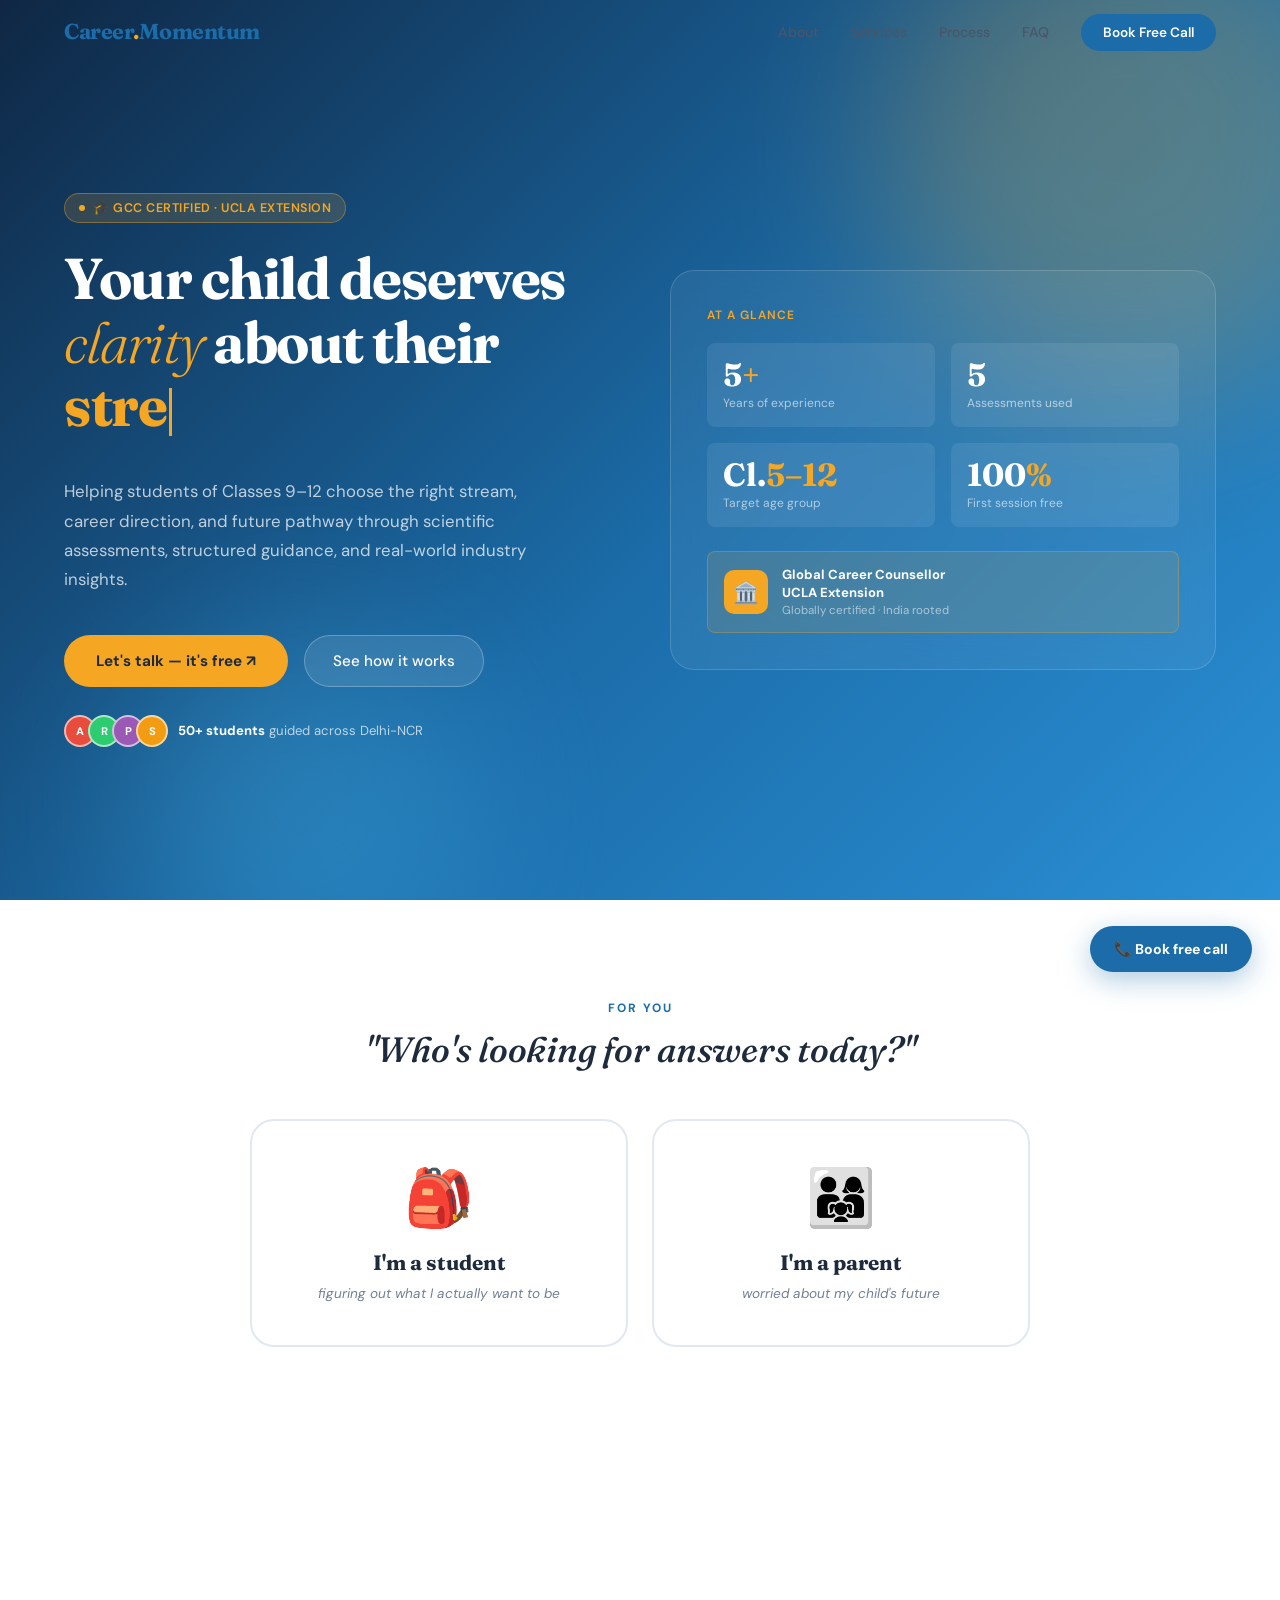
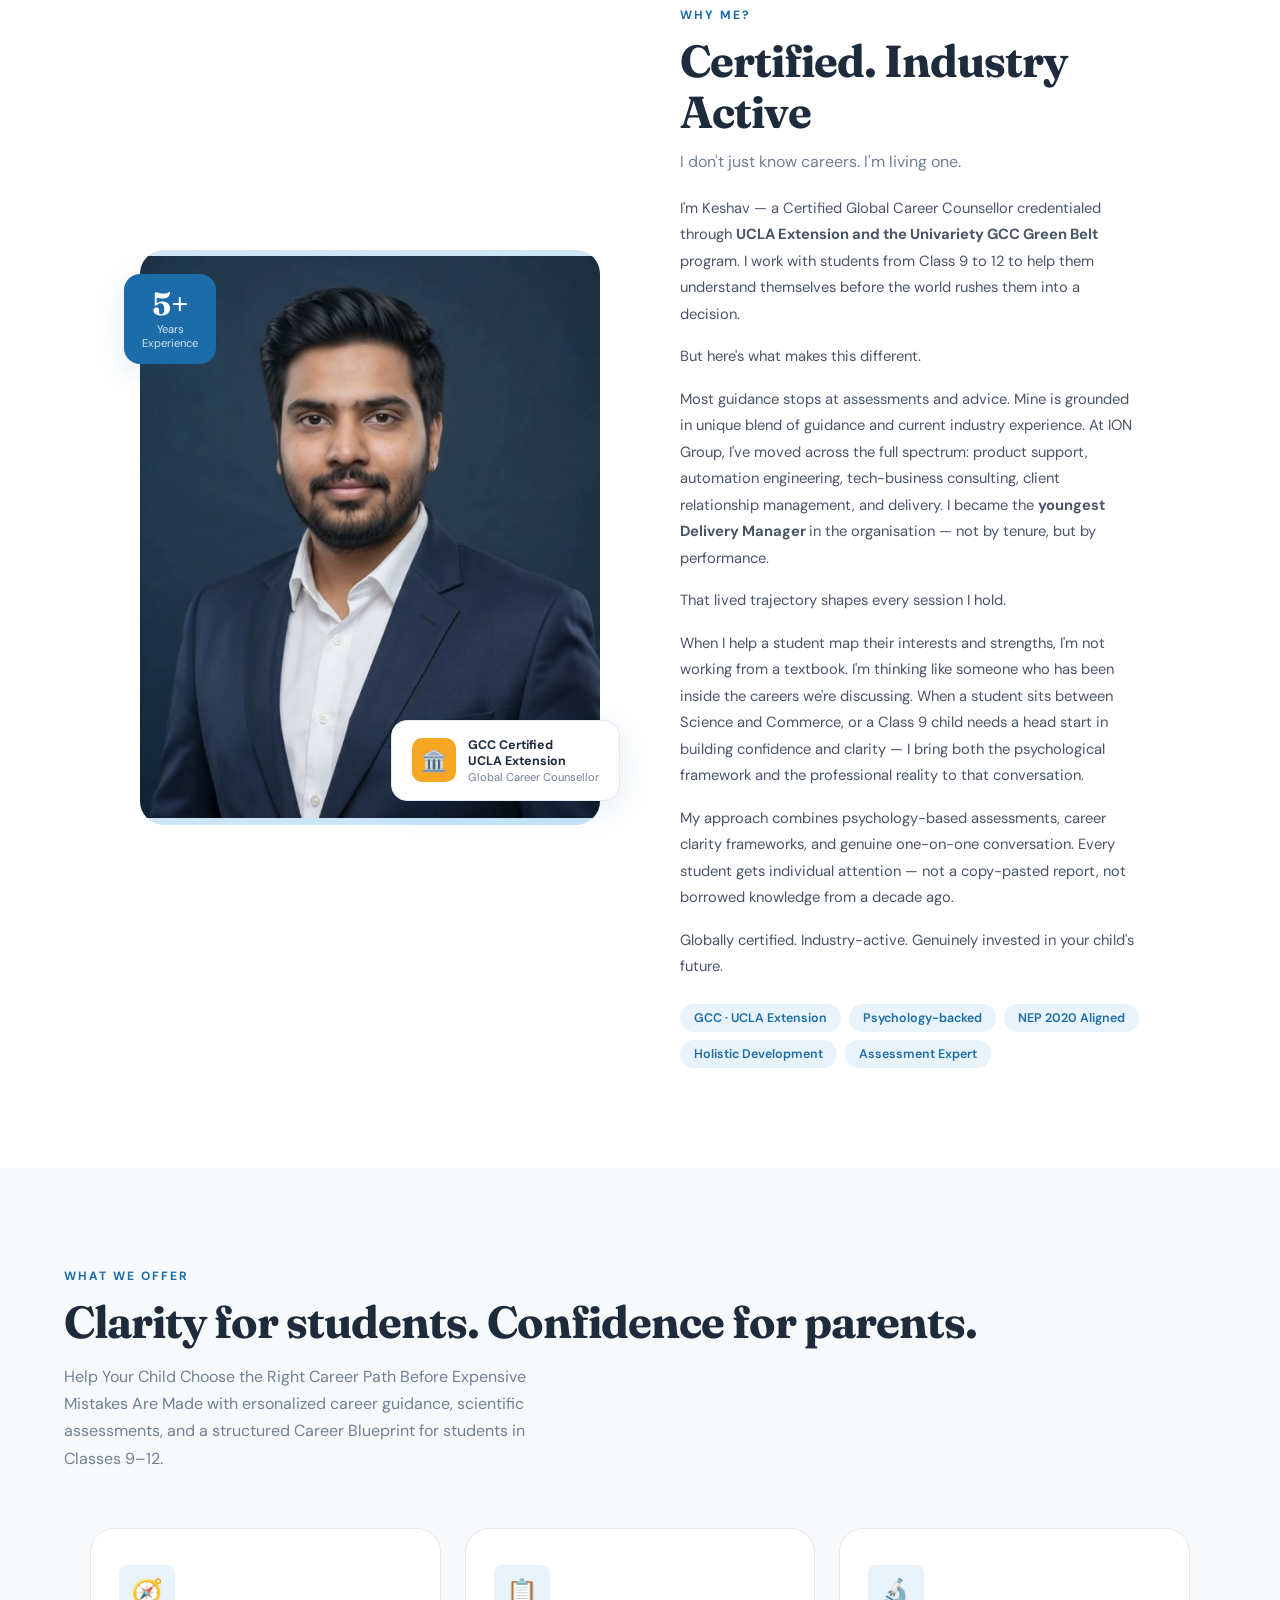
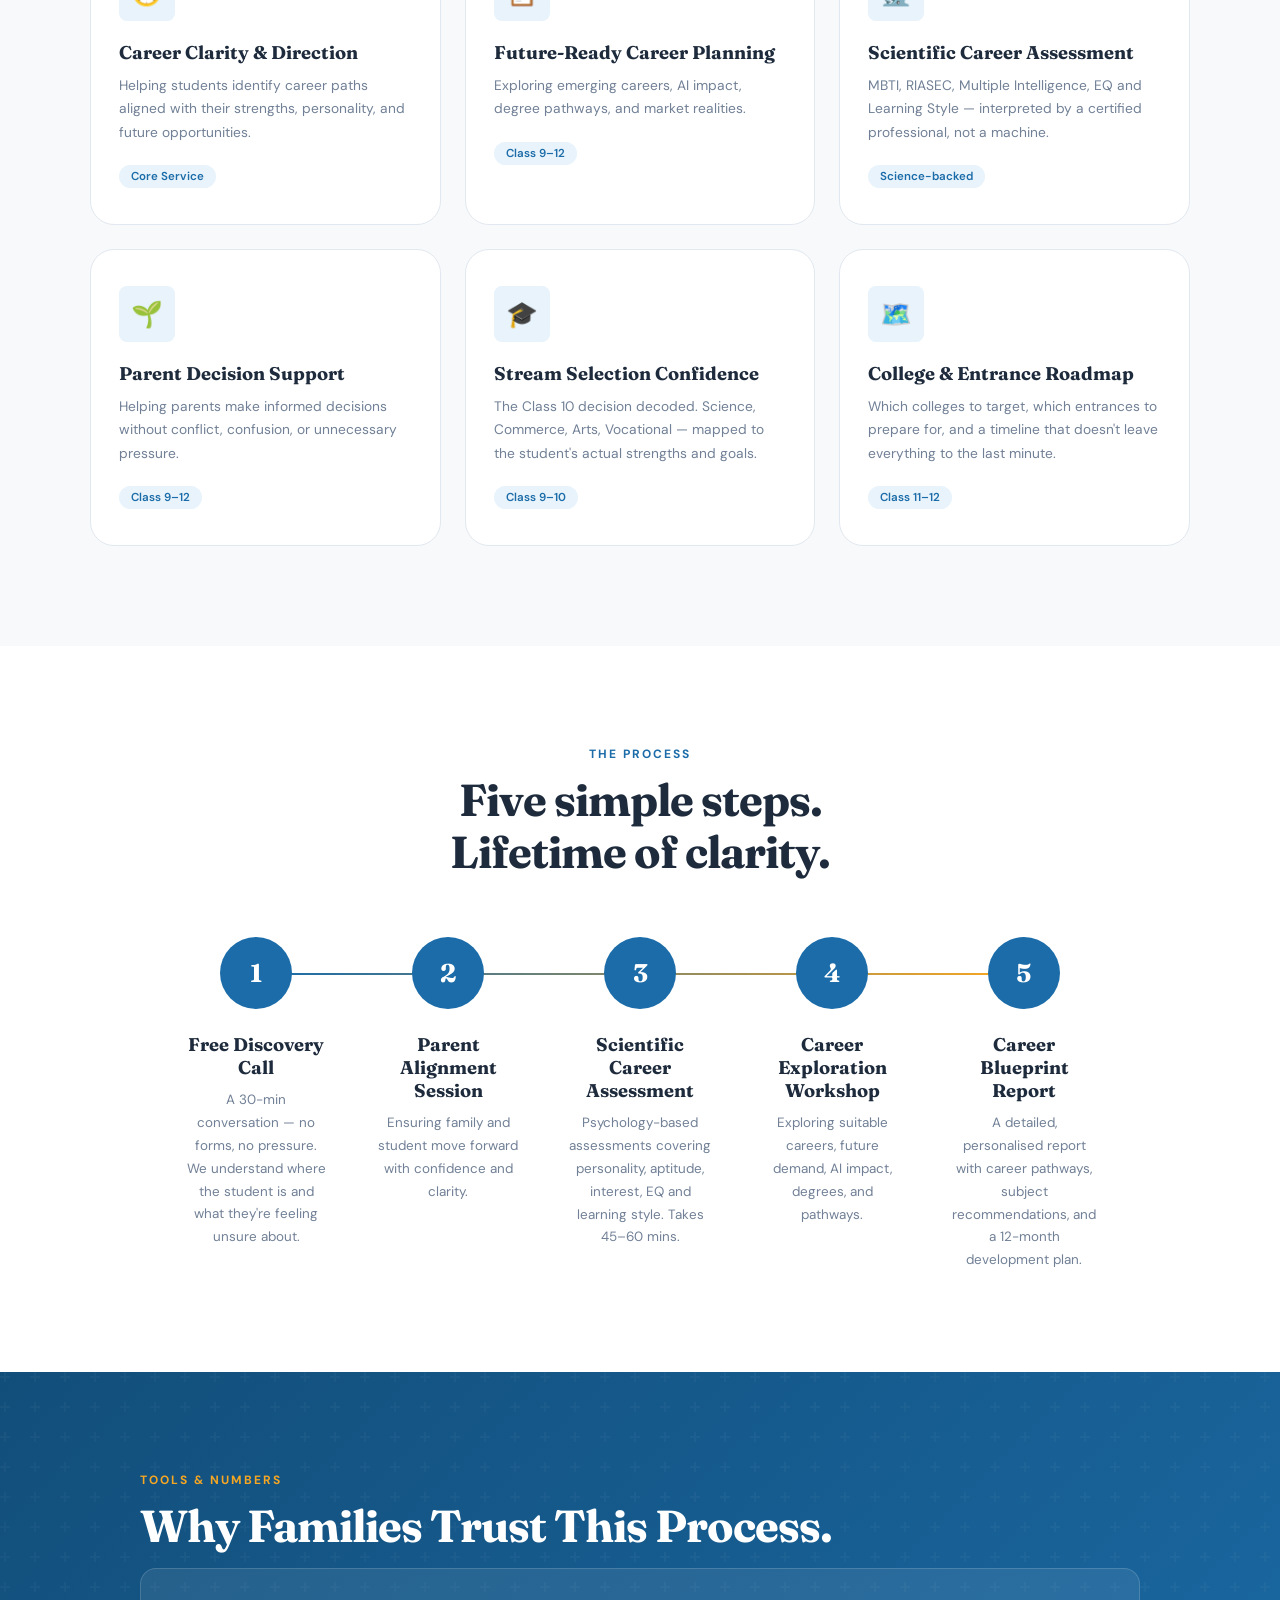
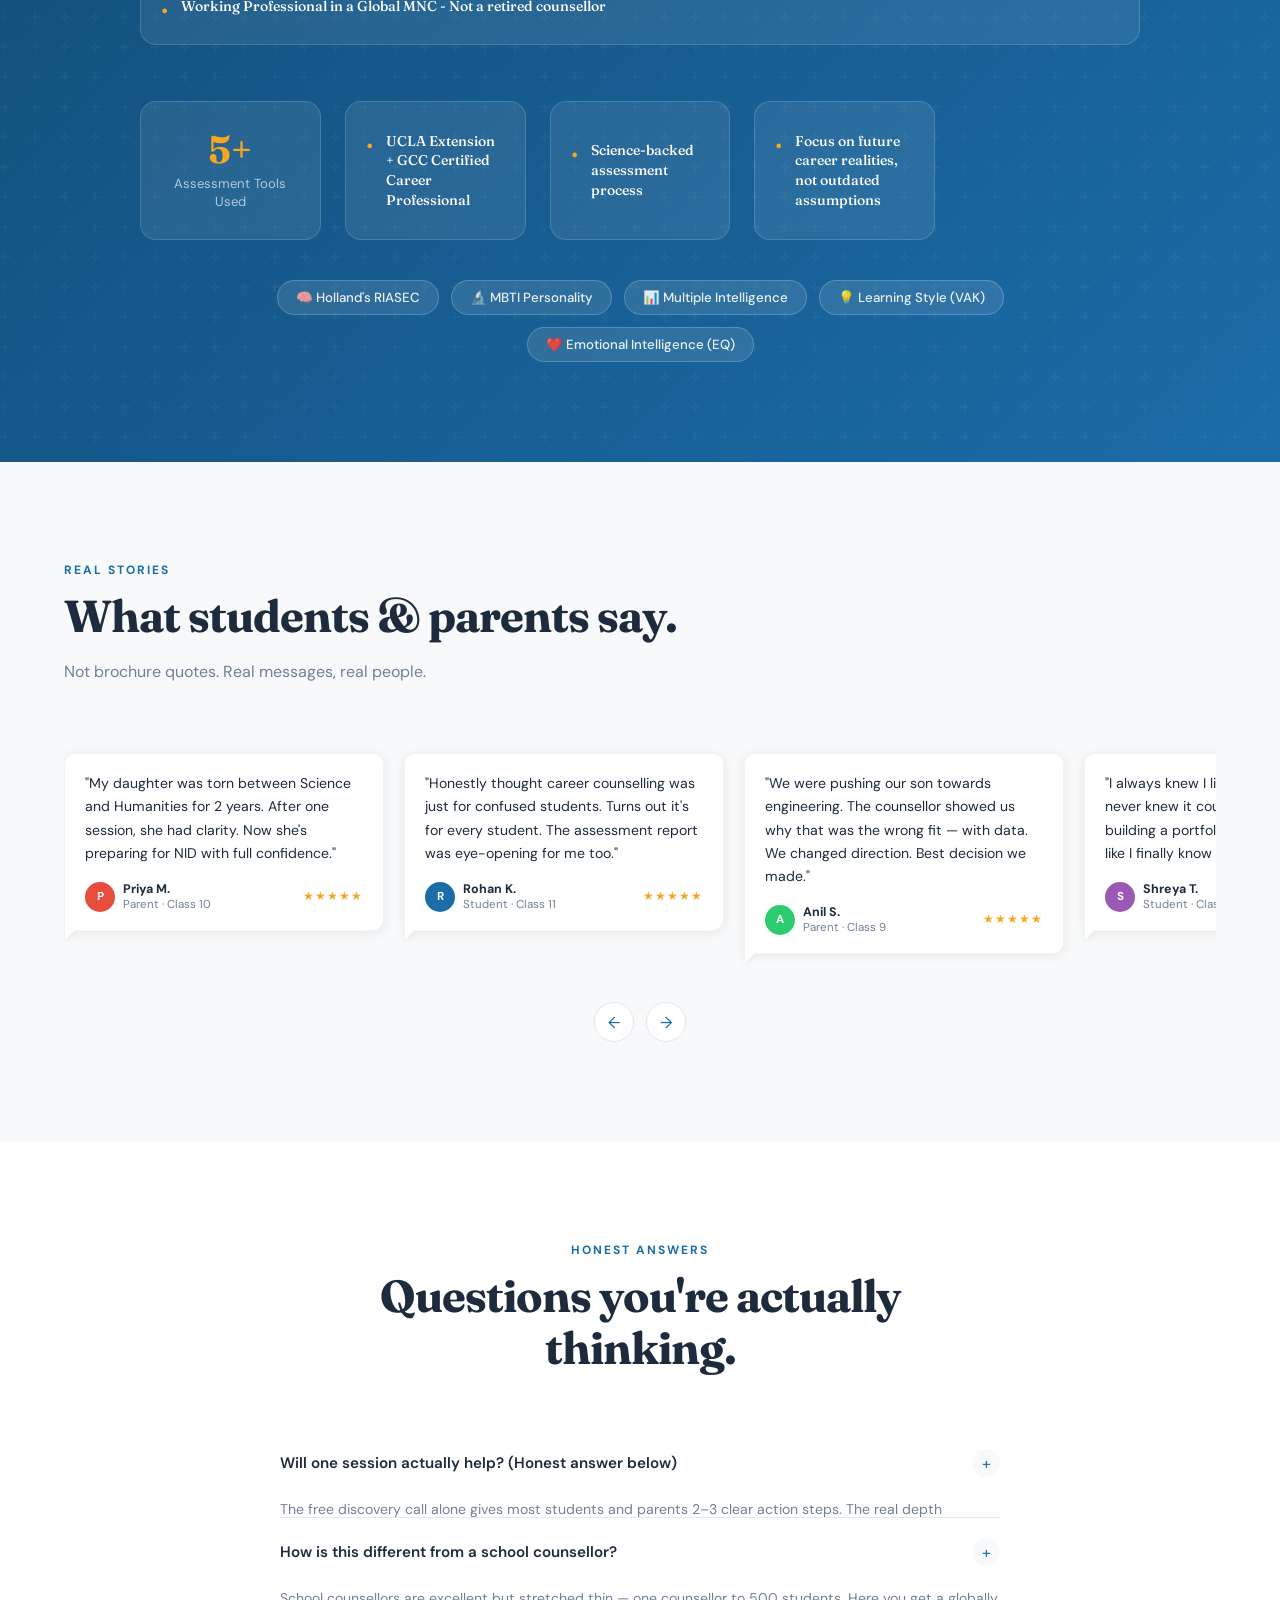
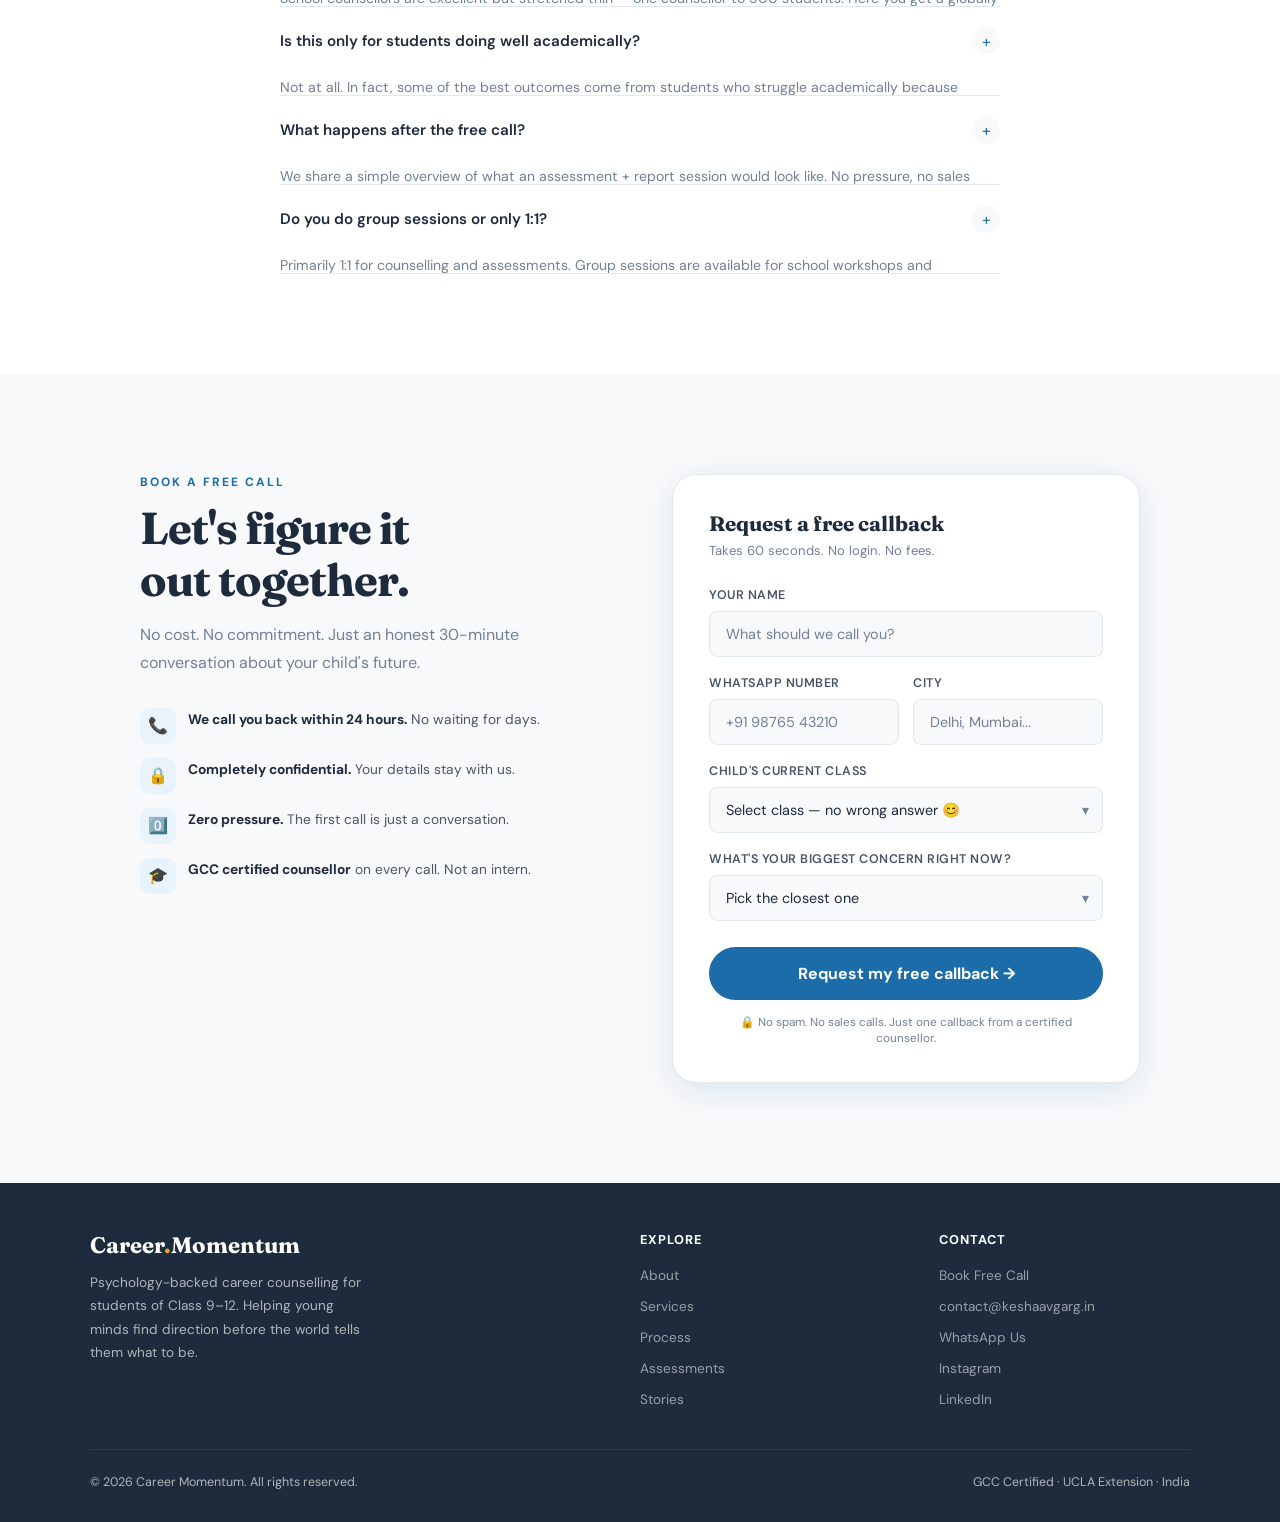
==== commit bcf74bcd: "refactor: pivot career counselling focus to classes 9-12 and add main.js for site interactivity" ====
--- a/index.html
+++ b/index.html
@@ -6,9 +6,9 @@
   <meta name="viewport" content="width=device-width, initial-scale=1.0" />
 
   <!-- Primary SEO -->
-  <title>Keshaav Garg | Career Counselling for Students | Class 5-12 | Delhi-NCR & Online</title>
+  <title>Keshaav Garg | Career Counselling for Students | Class 9-12 | Delhi-NCR & Online</title>
   <meta name="description"
-    content="Psychology-backed career counselling for students of Class 5–12 by GCC-certified counsellor (UCLA Extension). Psychometric assessments, stream selection guidance, and personalised career reports. Free discovery call. Delhi-NCR & pan-India online sessions." />
+    content="Psychology-backed career counselling for students of Class 9–12 by GCC-certified counsellor (UCLA Extension). Psychometric assessments, stream selection guidance, and personalised career reports. Free discovery call. Delhi-NCR & pan-India online sessions." />
   <meta name="keywords"
     content="career counselling, career counsellor Delhi, career guidance for students, class 10 stream selection, psychometric assessment, MBTI, RIASEC, career counselling near me, career counselling online India, student career guidance, career momentum, keshaav garg, GCC certified counsellor, UCLA Extension, holistic career development, NEP 2020 career guidance" />
   <meta name="author" content="Keshaav Garg – Career Momentum" />
@@ -26,9 +26,9 @@
   <!-- Open Graph / Social -->
   <meta property="og:type" content="website" />
   <meta property="og:locale" content="en_IN" />
-  <meta property="og:title" content="Career Momentum – Career Counselling for Students (Class 5–12)" />
+  <meta property="og:title" content="Career Momentum – Career Counselling for Students (Class 9–12)" />
   <meta property="og:description"
-    content="Psychology-backed career counselling for students of Class 5–12. Free discovery call. GCC certified, UCLA Extension. Delhi-NCR & online." />
+    content="Psychology-backed career counselling for students of Class 9–12. Free discovery call. GCC certified, UCLA Extension. Delhi-NCR & online." />
   <meta property="og:url" content="https://keshaavgarg.in/" />
   <meta property="og:site_name" content="Career Momentum" />
   <meta property="og:image" content="https://keshaavgarg.in/assets/og-banner.jpg" />
@@ -38,9 +38,9 @@
 
   <!-- Twitter Card -->
   <meta name="twitter:card" content="summary_large_image" />
-  <meta name="twitter:title" content="Career Momentum – Career Counselling for Students (Class 5–12)" />
+  <meta name="twitter:title" content="Career Momentum – Career Counselling for Students (Class 9–12)" />
   <meta name="twitter:description"
-    content="Psychology-backed career counselling for students of Class 5–12. Free discovery call available. Delhi-NCR & online." />
+    content="Psychology-backed career counselling for students of Class 9–12. Free discovery call available. Delhi-NCR & online." />
   <meta name="twitter:image" content="https://keshaavgarg.in/assets/og-banner.jpg" />
   <meta name="twitter:image:alt" content="Career Momentum – Psychology-backed career counselling for students" />
 
@@ -68,7 +68,7 @@
     "@context": "https://schema.org",
     "@type": "ProfessionalService",
     "name": "Career Momentum",
-    "description": "Psychology-backed career counselling for students of Class 5–12. Psychometric assessments, stream selection guidance, and personalised career reports.",
+    "description": "Psychology-backed career counselling for students of Class 9–12. Psychometric assessments, stream selection guidance, and personalised career reports.",
     "url": "https://keshaavgarg.in/",
     "telephone": "+917056917529",
     "email": "contact@keshaavgarg.in",
@@ -181,8 +181,11 @@
           </span>
         </h1>
         <p class="hero-sub">
-          Psychology-backed career counselling for students of Class 5–12.
-          No cookie-cutter advice. No pressure. Just honest guidance that actually fits your child.
+        <p class="hero-sub">
+          Helping students of Classes 9–12 choose the right stream,
+          career direction, and future pathway through scientific
+          assessments, structured guidance, and real-world industry insights.
+        </p>
         </p>
         <div class="hero-actions">
           <a href="#book" class="btn-primary">Let's talk — it's free ↗</a>
@@ -282,7 +285,7 @@
         <p class="about-para">
           I'm Keshav — a Certified Global Career Counsellor credentialed through <b>UCLA Extension and the Univariety
             GCC Green Belt</b> program.
-          I work with students from Class 5 to 12 to help them understand themselves before the world rushes them into a
+          I work with students from Class 9 to 12 to help them understand themselves before the world rushes them into a
           decision.
         </p>
         <p class="about-para">
@@ -300,11 +303,11 @@
         <p class="about-para">
           When I help a student map their interests and strengths, I'm not working from a textbook.
           I'm thinking like someone who has been inside the careers we're discussing. When a student sits between
-          Science and Commerce, or a Class 5 child needs a head start in building confidence and clarity — I bring both
+          Science and Commerce, or a Class 9 child needs a head start in building confidence and clarity — I bring both
           the psychological framework and the professional reality to that conversation.
         </p>
         <p class="about-para">
-          My approach combines psychology-based assessments, holistic development frameworks, and genuine one-on-one
+          My approach combines psychology-based assessments, career clarity frameworks, and genuine one-on-one
           conversation.
           Every student gets individual attention — not a copy-pasted report, not borrowed knowledge from a decade ago.
         </p>
@@ -379,6 +382,11 @@
     <div style="max-width:1000px; margin:0 auto; position:relative; z-index:2;">
       <p class="section-tag reveal">Tools & Numbers</p>
       <h2 class="section-title reveal">Why Families Trust This Process.</h2>
+      <div class="stat-card reveal reveal-delay-1">
+        <ul class="stat-bullets">
+          <li>Working Professional in a Global MNC - Not a retired counsellor</li>
+        </ul>
+      </div>
       <div class="stats-row">
         <div class="stat-card reveal reveal-delay-2">
           <div class="stat-num" data-target="5">0</div>
@@ -387,11 +395,6 @@
         <div class="stat-card reveal reveal-delay-1">
           <ul class="stat-bullets">
             <li>UCLA Extension + GCC Certified Career Professional</li>
-          </ul>
-        </div>
-        <div class="stat-card reveal reveal-delay-1">
-          <ul class="stat-bullets">
-            <li>Working Professional in a Global MNC - Not a retired counsellor</li>
           </ul>
         </div>
         <div class="stat-card reveal reveal-delay-1">
@@ -496,10 +499,6 @@
             <div class="form-select-wrap">
               <select class="form-select" id="f-class">
                 <option value="">Select class — no wrong answer 😊</option>
-                <option>Class 5</option>
-                <option>Class 6</option>
-                <option>Class 7</option>
-                <option>Class 8</option>
                 <option>Class 9</option>
                 <option>Class 10</option>
                 <option>Class 11</option>
@@ -538,7 +537,7 @@
     <div class="footer-grid">
       <div>
         <div class="footer-brand-name">Career<span>.</span>Momentum</div>
-        <p class="footer-brand-desc">Psychology-backed career counselling for students of Class 5–12. Helping young
+        <p class="footer-brand-desc">Psychology-backed career counselling for students of Class 9–12. Helping young
           minds find direction before the world tells them what to be.</p>
       </div>
       <div>
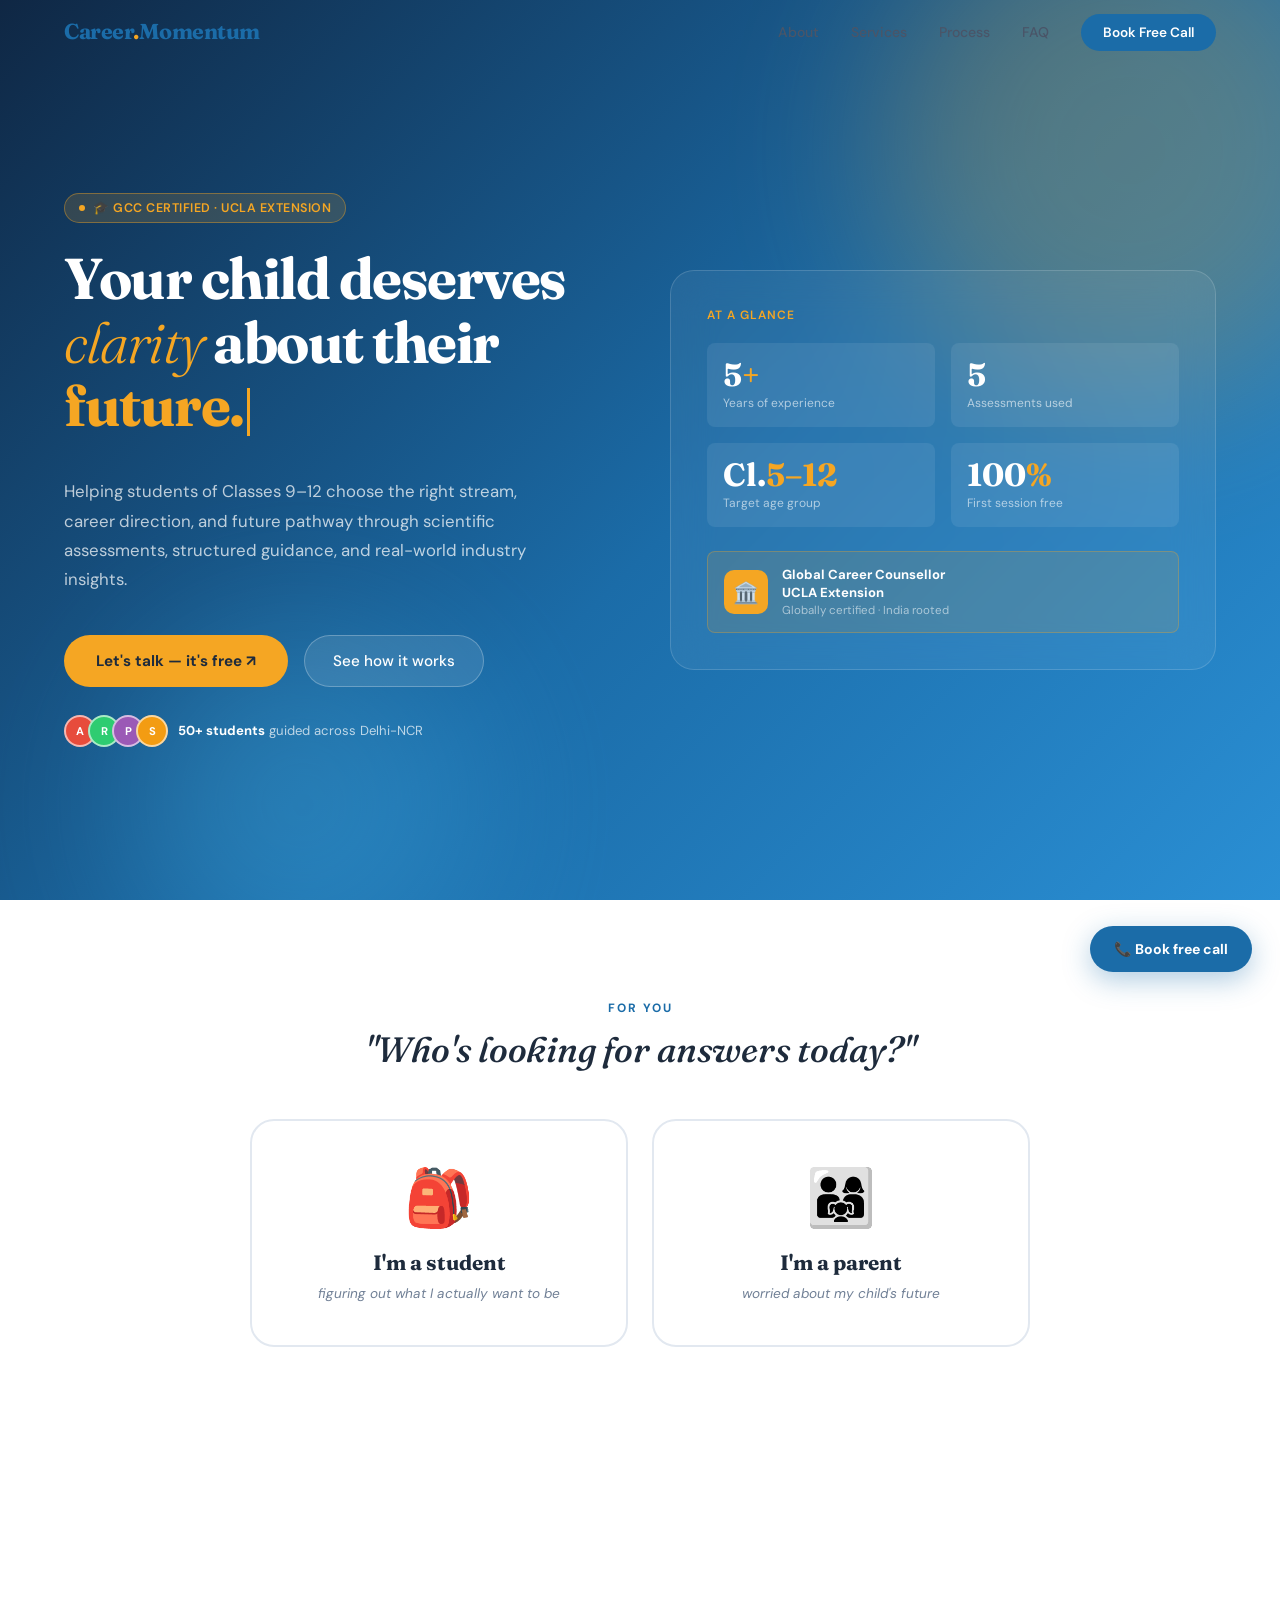
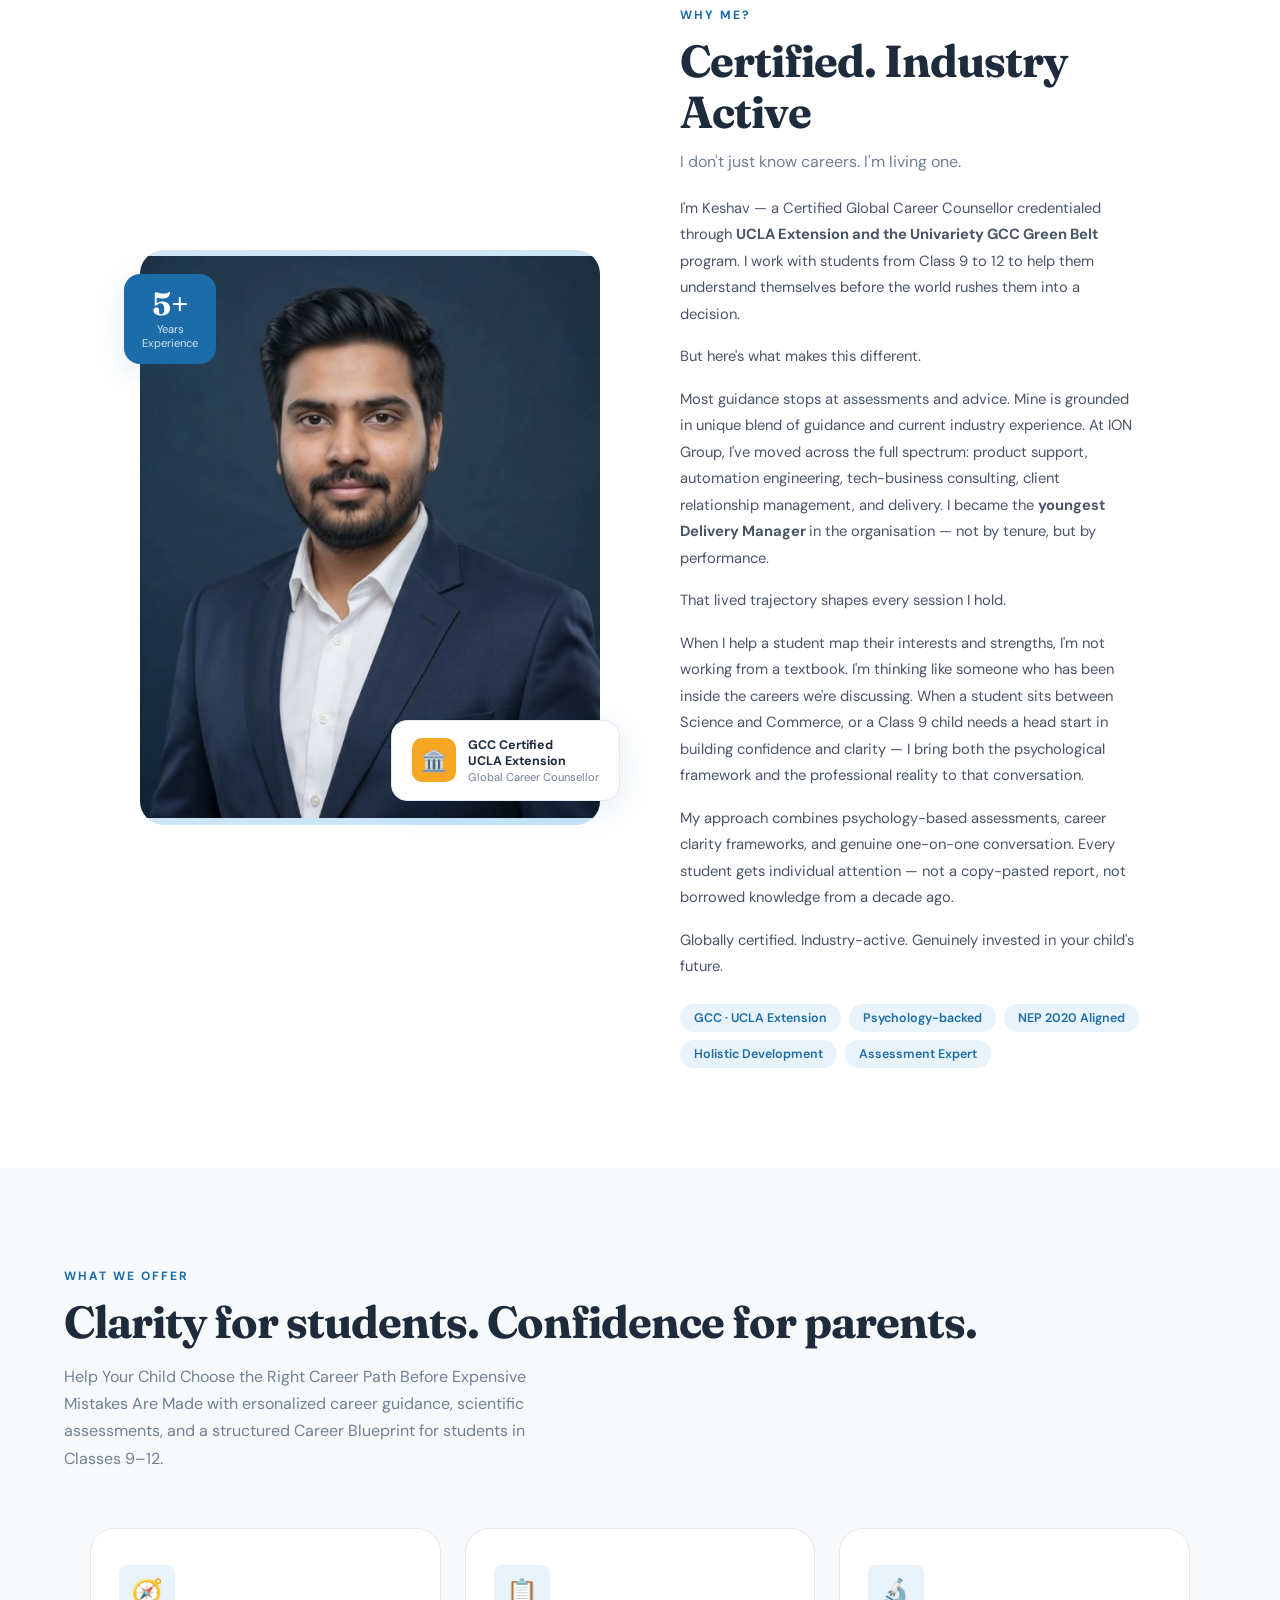
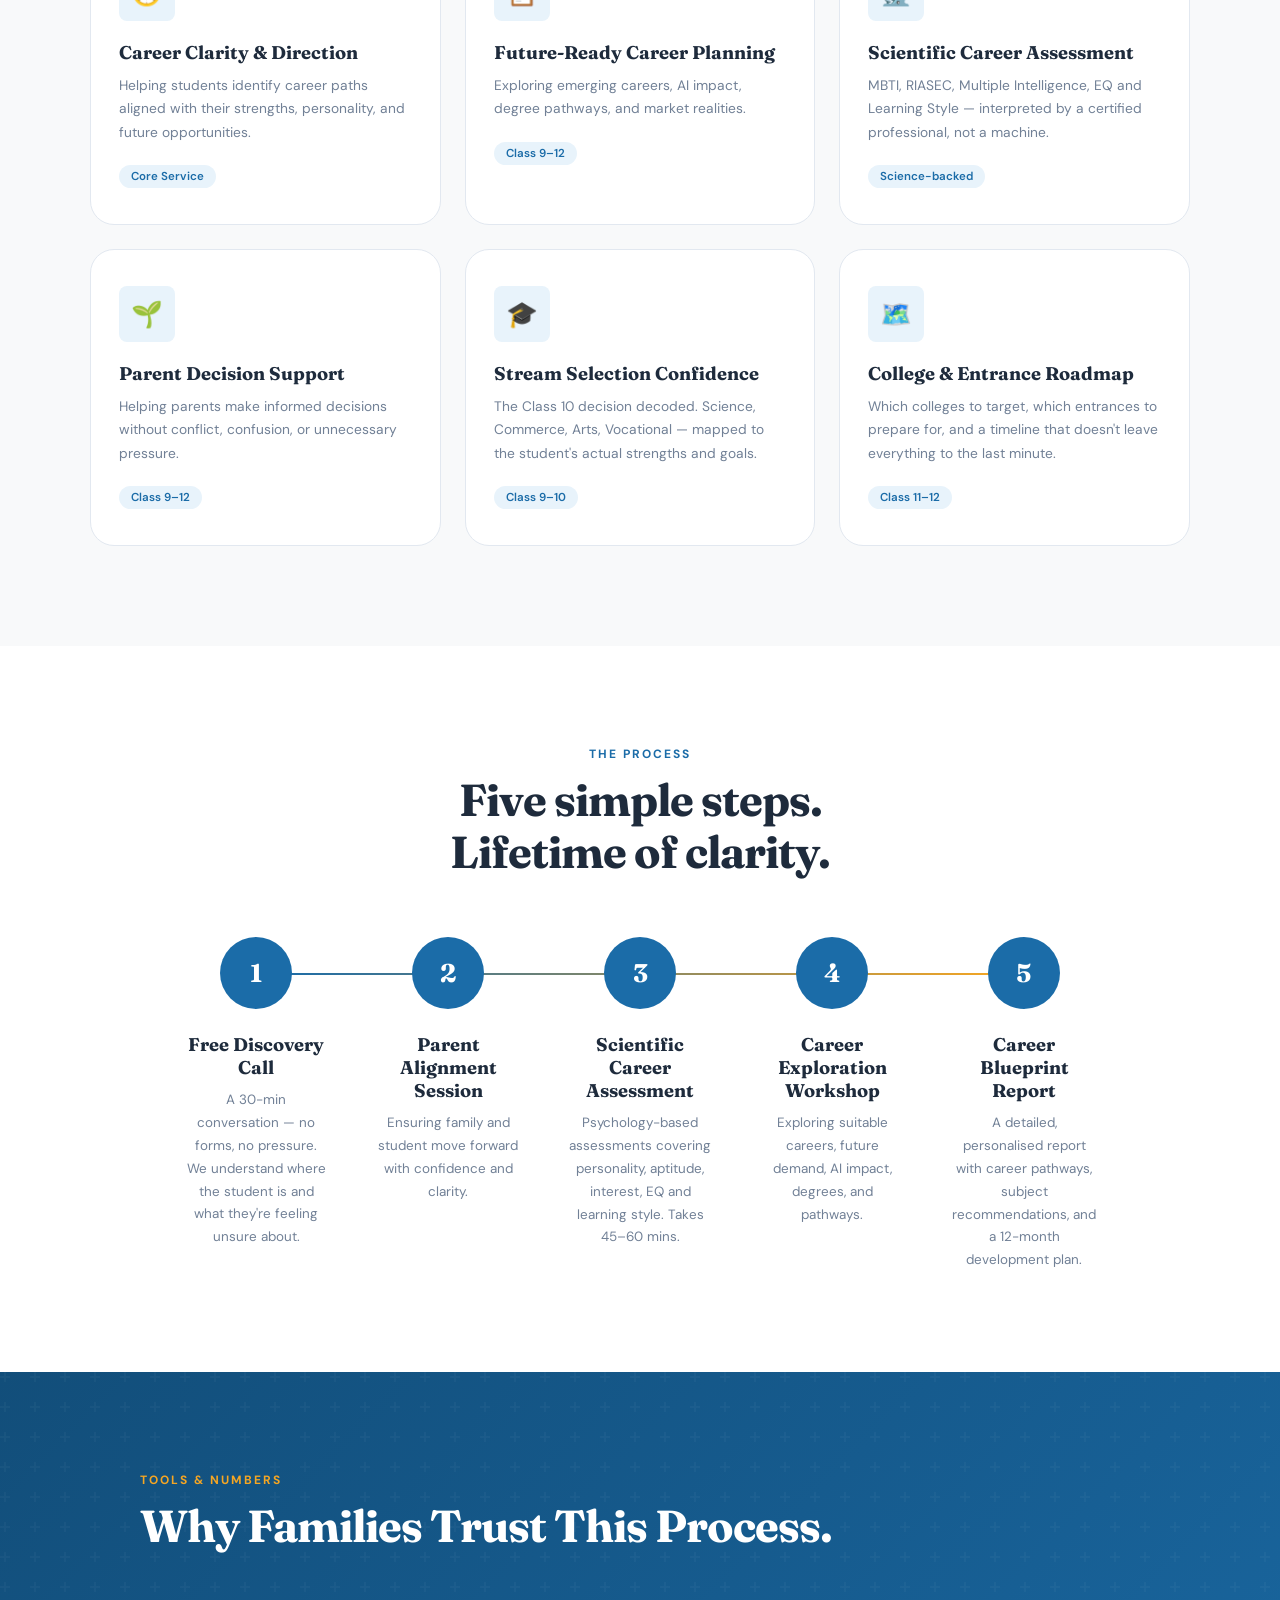
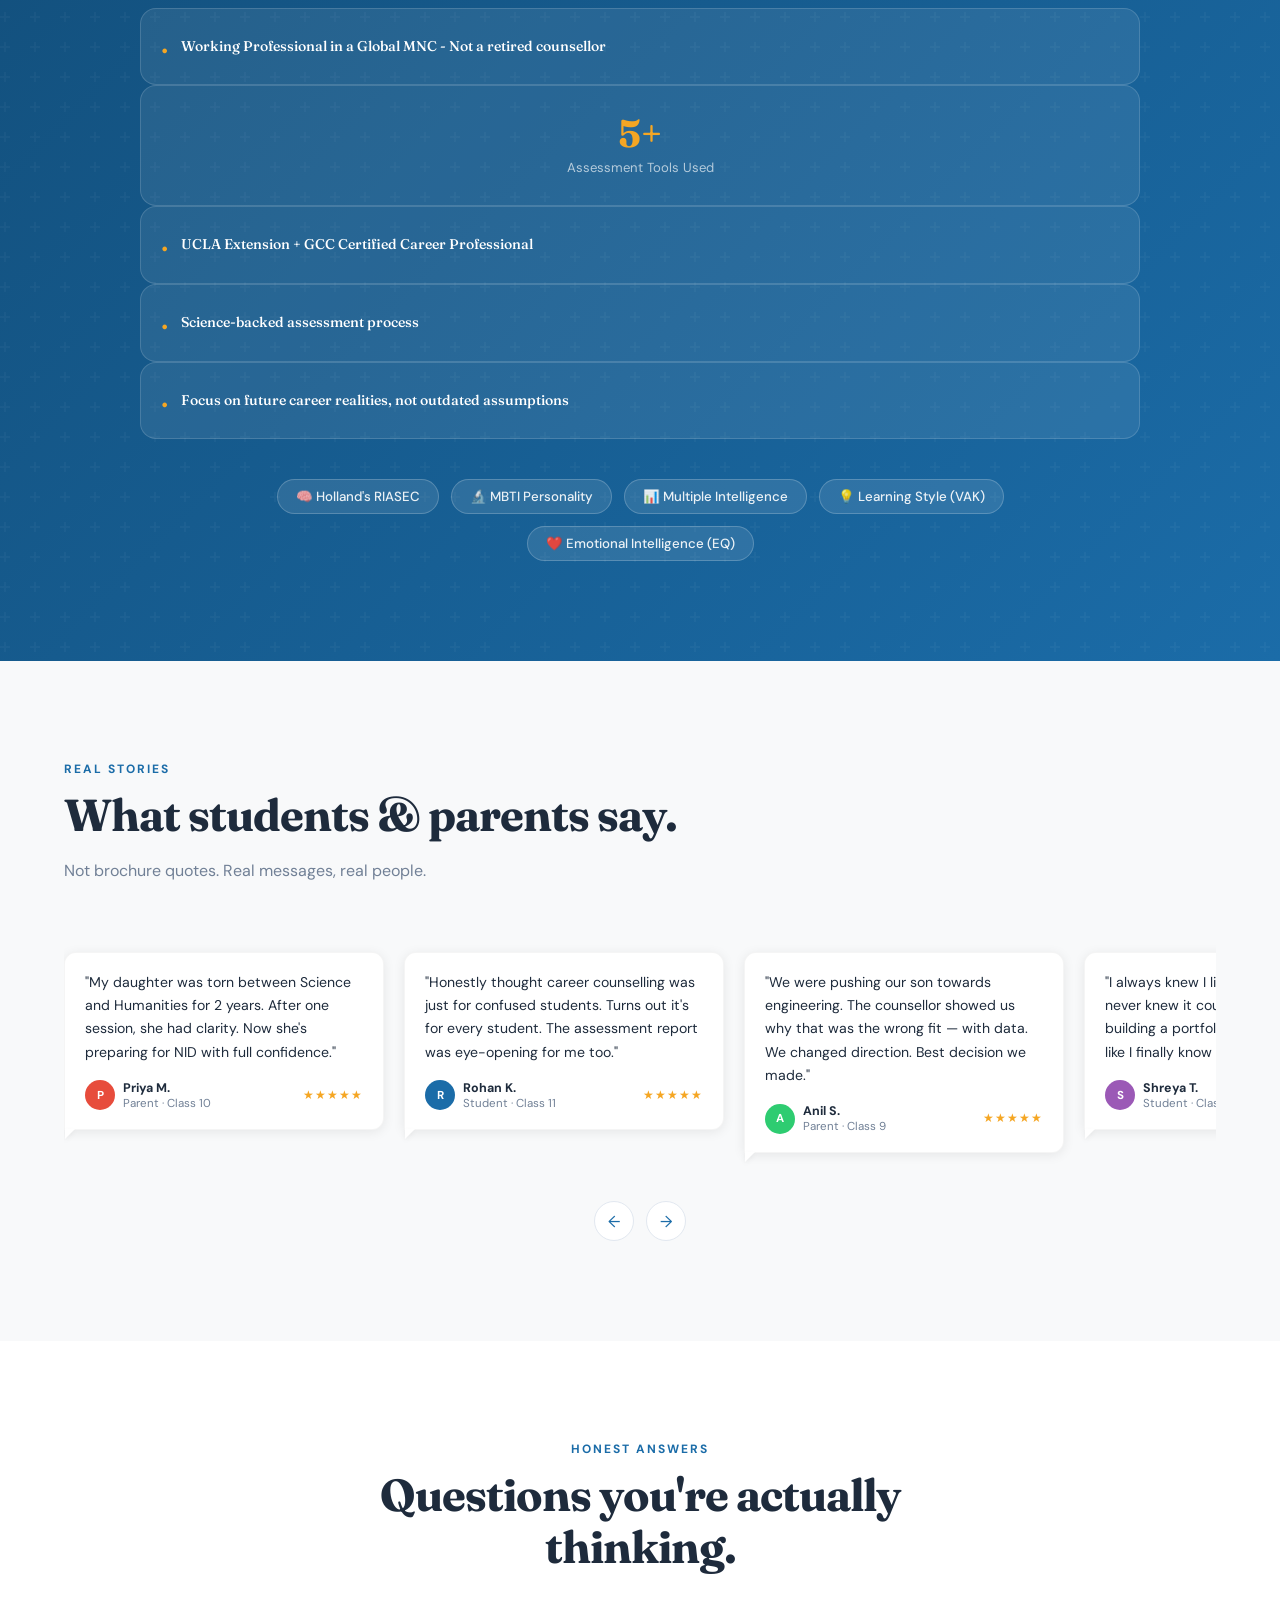
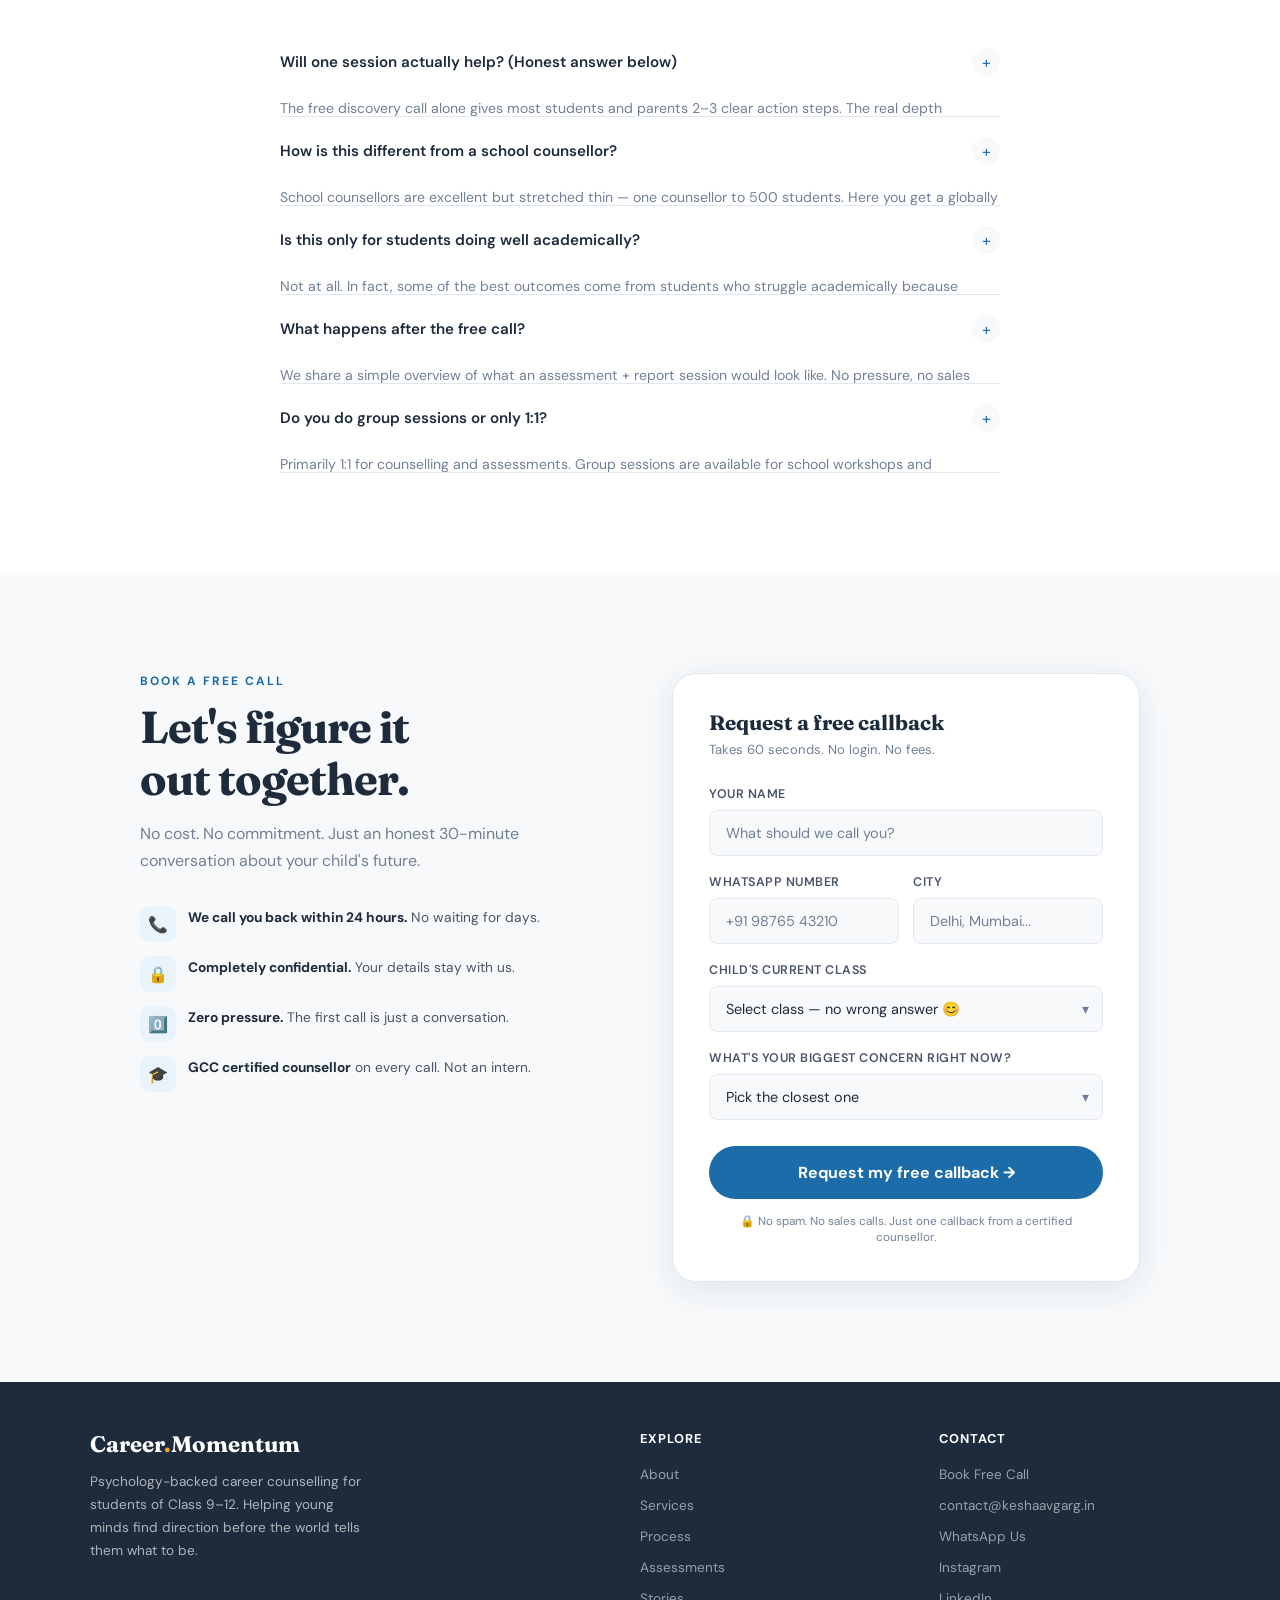
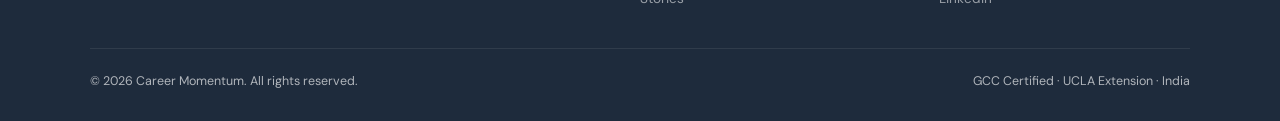
==== commit 473204db: "refactor: restructure stats section by flattening layout and removing nested wrapper div" ====
--- a/index.html
+++ b/index.html
@@ -382,39 +382,39 @@
     <div style="max-width:1000px; margin:0 auto; position:relative; z-index:2;">
       <p class="section-tag reveal">Tools & Numbers</p>
       <h2 class="section-title reveal">Why Families Trust This Process.</h2>
+      <div class="stats-row"></div>
       <div class="stat-card reveal reveal-delay-1">
         <ul class="stat-bullets">
           <li>Working Professional in a Global MNC - Not a retired counsellor</li>
         </ul>
       </div>
-      <div class="stats-row">
-        <div class="stat-card reveal reveal-delay-2">
-          <div class="stat-num" data-target="5">0</div>
-          <div class="stat-label">Assessment Tools Used</div>
-        </div>
-        <div class="stat-card reveal reveal-delay-1">
-          <ul class="stat-bullets">
-            <li>UCLA Extension + GCC Certified Career Professional</li>
-          </ul>
-        </div>
-        <div class="stat-card reveal reveal-delay-1">
-          <ul class="stat-bullets">
-            <li>Science-backed assessment process</li>
-          </ul>
-        </div>
-        <div class="stat-card reveal reveal-delay-1">
-          <ul class="stat-bullets">
-            <li>Focus on future career realities, not outdated assumptions</li>
-          </ul>
-        </div>
-      </div>
-      <div class="assessments-list reveal">
-        <span class="assessment-pill">🧠 Holland's RIASEC</span>
-        <span class="assessment-pill">🔬 MBTI Personality</span>
-        <span class="assessment-pill">📊 Multiple Intelligence</span>
-        <span class="assessment-pill">💡 Learning Style (VAK)</span>
-        <span class="assessment-pill">❤️ Emotional Intelligence (EQ)</span>
-      </div>
+      <div class="stat-card reveal reveal-delay-2">
+        <div class="stat-num" data-target="5">0</div>
+        <div class="stat-label">Assessment Tools Used</div>
+      </div>
+      <div class="stat-card reveal reveal-delay-1">
+        <ul class="stat-bullets">
+          <li>UCLA Extension + GCC Certified Career Professional</li>
+        </ul>
+      </div>
+      <div class="stat-card reveal reveal-delay-1">
+        <ul class="stat-bullets">
+          <li>Science-backed assessment process</li>
+        </ul>
+      </div>
+      <div class="stat-card reveal reveal-delay-1">
+        <ul class="stat-bullets">
+          <li>Focus on future career realities, not outdated assumptions</li>
+        </ul>
+      </div>
+    </div>
+    <div class="assessments-list reveal">
+      <span class="assessment-pill">🧠 Holland's RIASEC</span>
+      <span class="assessment-pill">🔬 MBTI Personality</span>
+      <span class="assessment-pill">📊 Multiple Intelligence</span>
+      <span class="assessment-pill">💡 Learning Style (VAK)</span>
+      <span class="assessment-pill">❤️ Emotional Intelligence (EQ)</span>
+    </div>
     </div>
   </section>
 
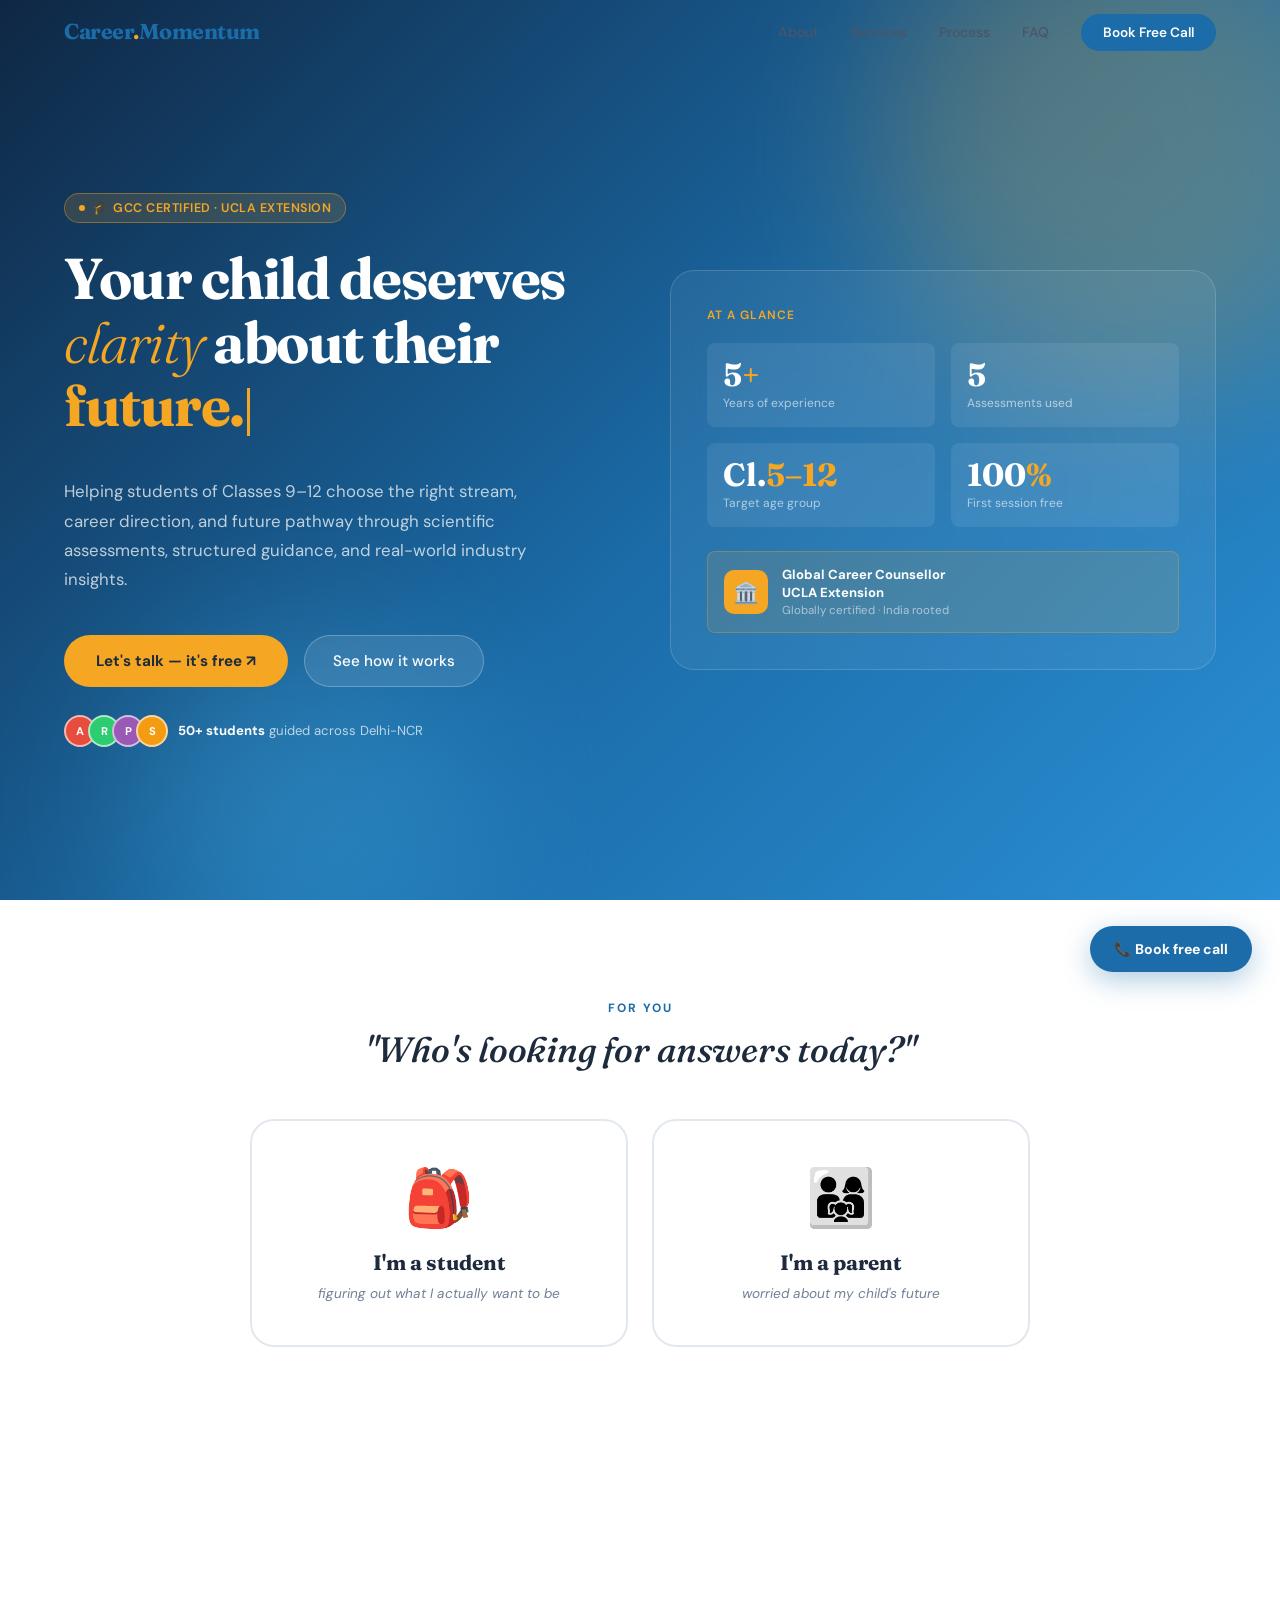
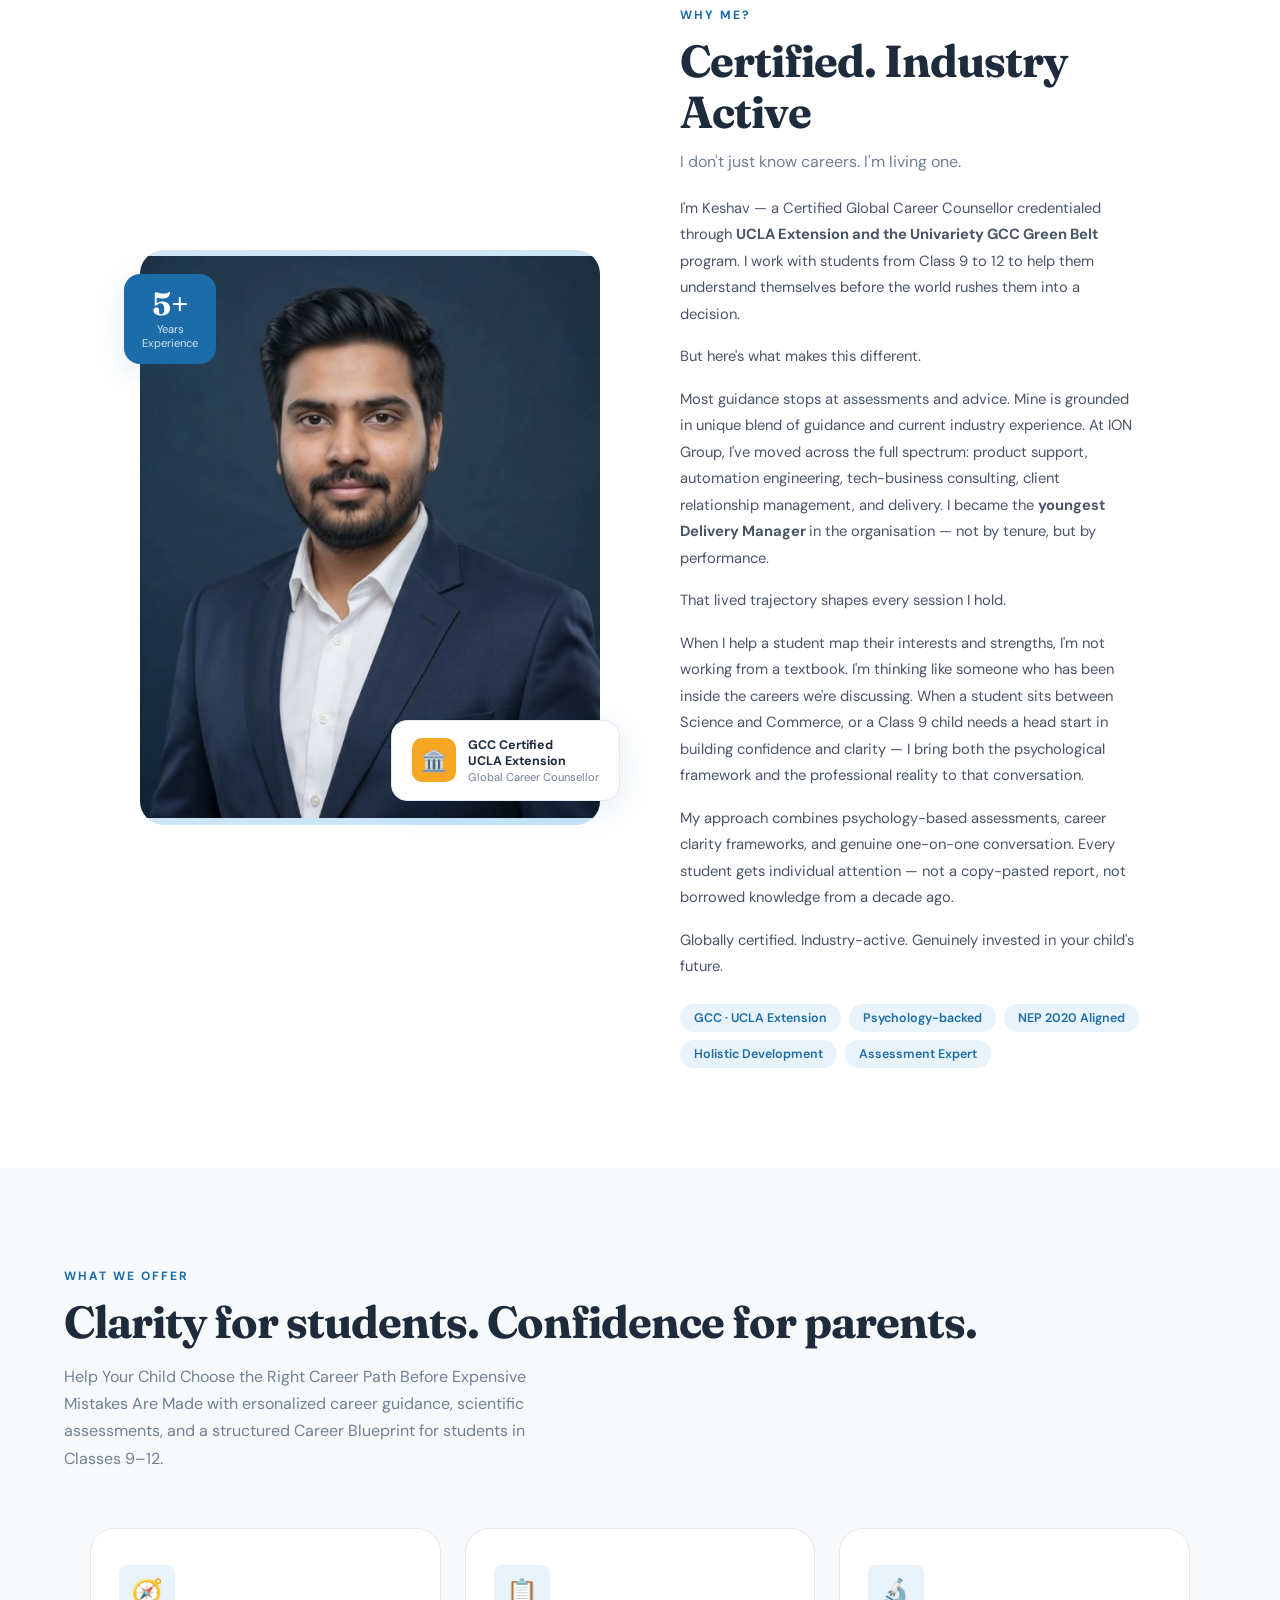
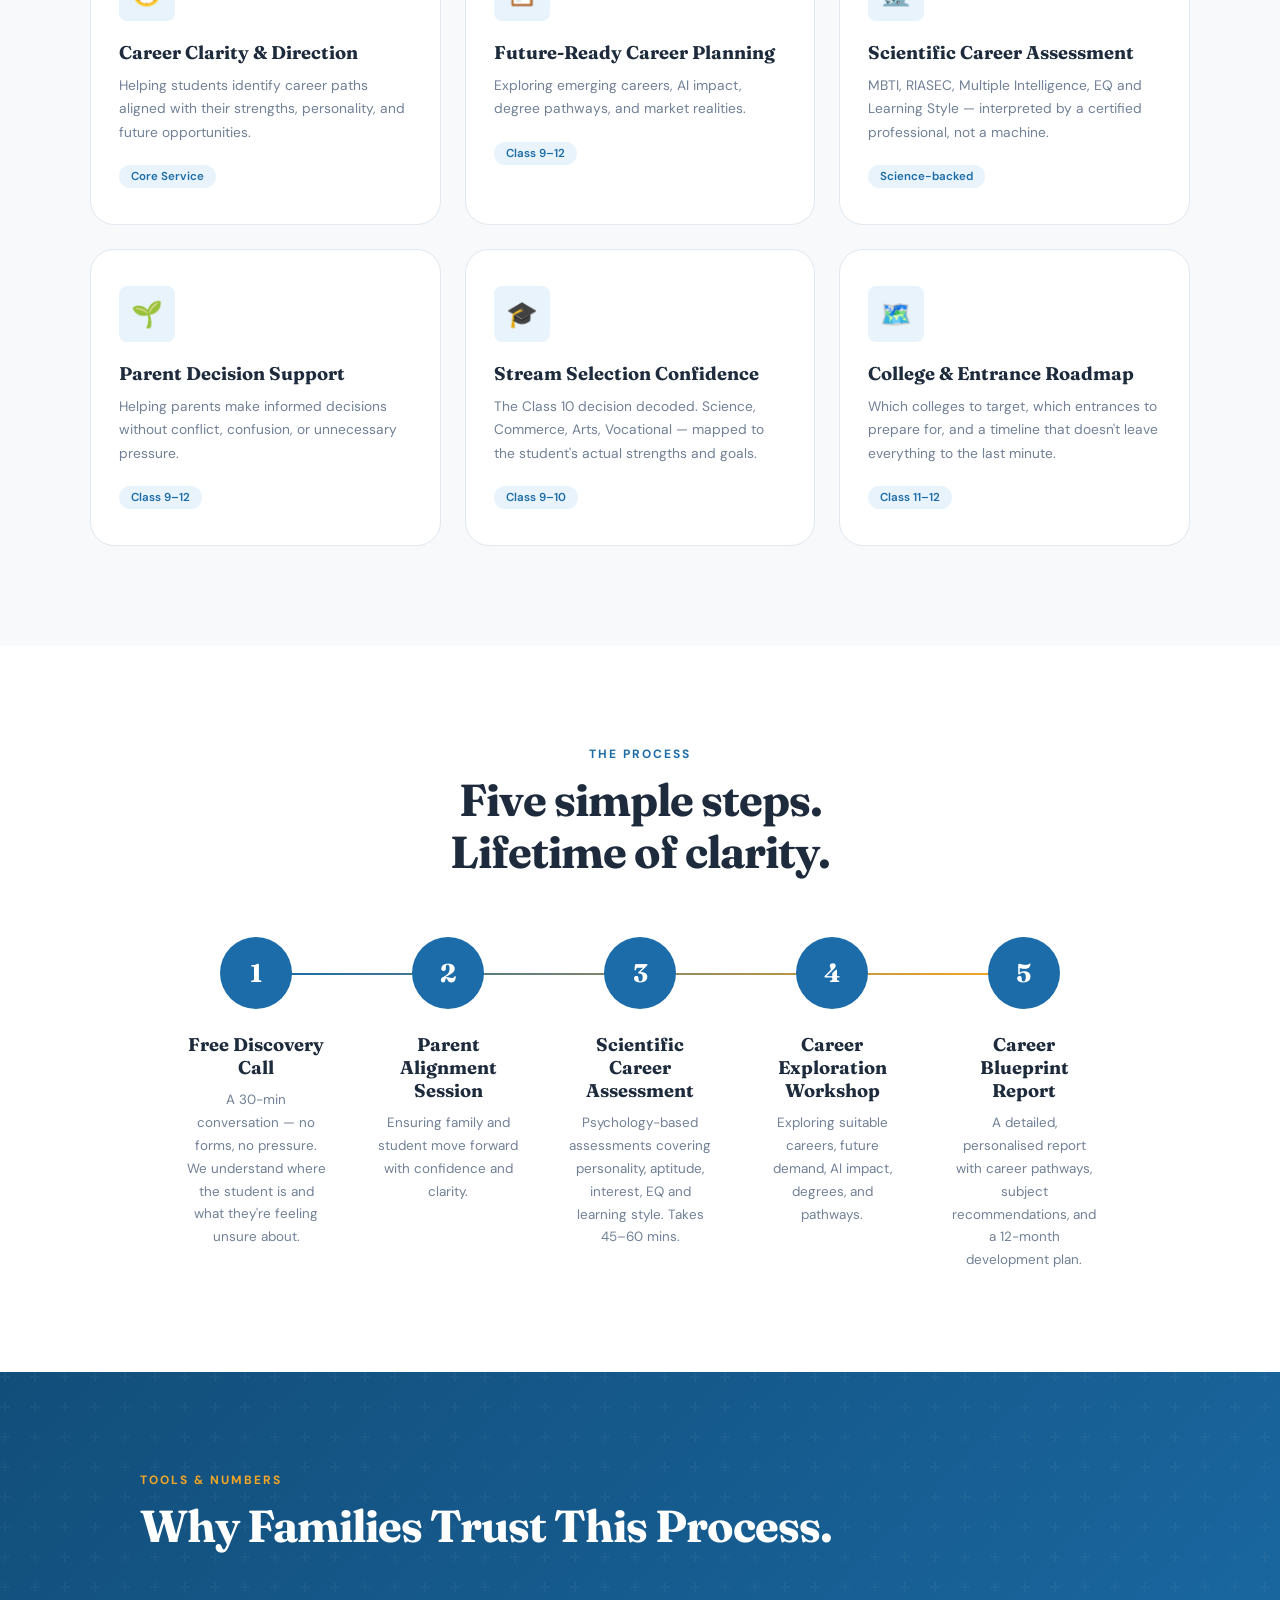
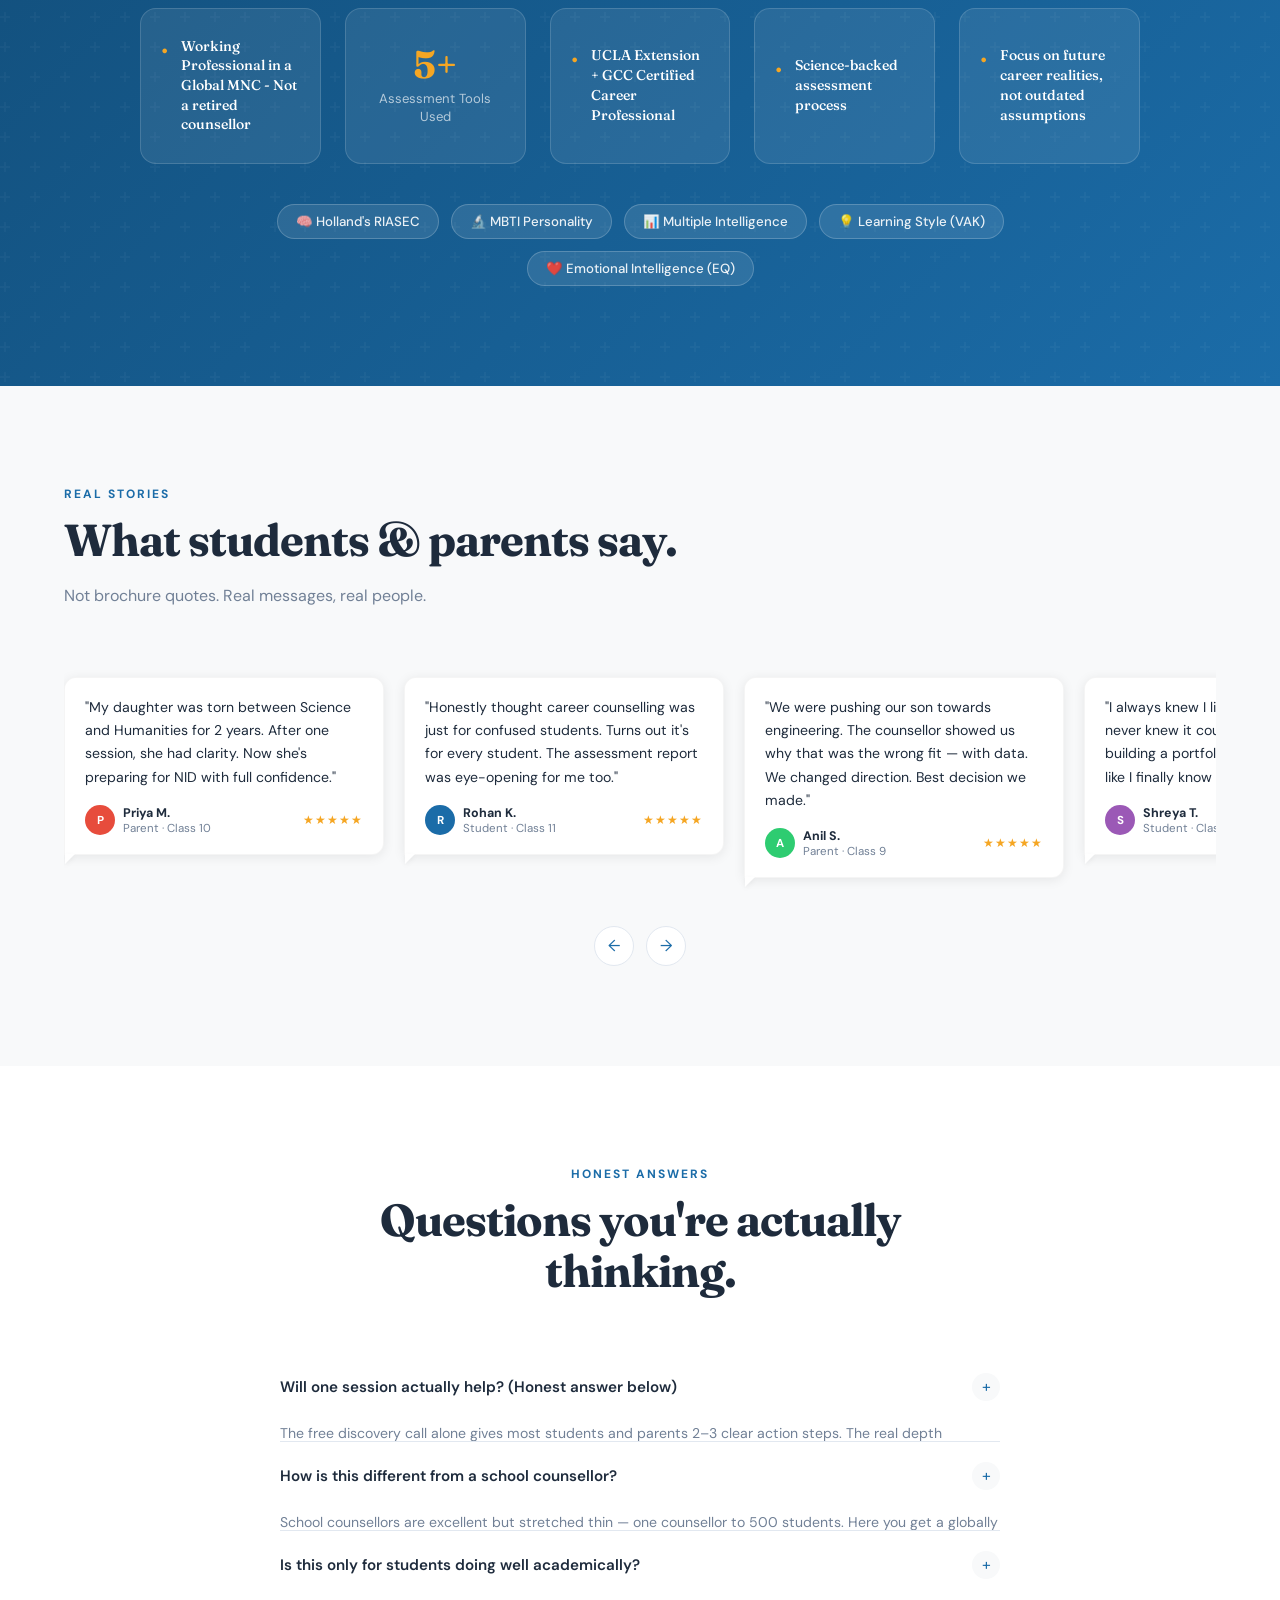
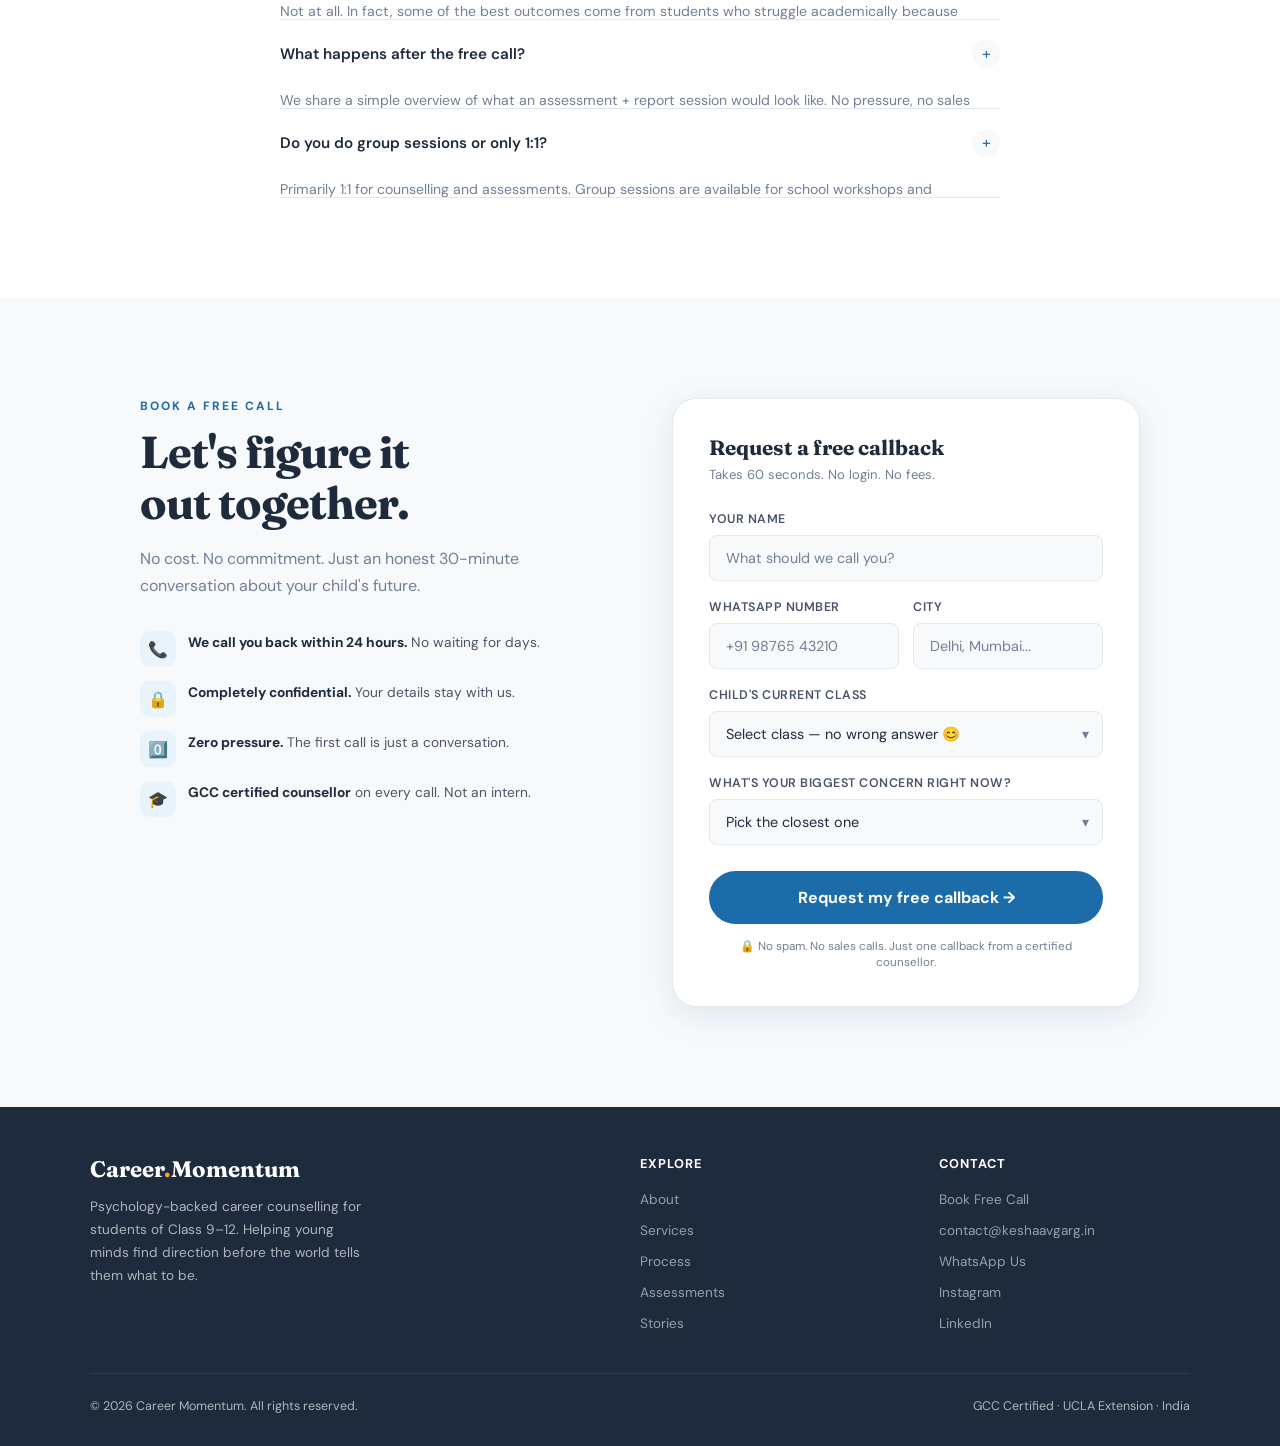
==== commit 36b38b03: "feat: restructure trust stats grid and increment asset versioning" ====
--- a/index.html
+++ b/index.html
@@ -60,7 +60,7 @@
     rel="stylesheet" />
 
   <!-- Styles -->
-  <link rel="stylesheet" href="css/styles.css?v=6" />
+  <link rel="stylesheet" href="css/styles.css?v=7" />
 
   <!-- Structured Data (JSON-LD) — ProfessionalService Schema -->
   <script type="application/ld+json">
@@ -382,30 +382,31 @@
     <div style="max-width:1000px; margin:0 auto; position:relative; z-index:2;">
       <p class="section-tag reveal">Tools & Numbers</p>
       <h2 class="section-title reveal">Why Families Trust This Process.</h2>
-      <div class="stats-row"></div>
-      <div class="stat-card reveal reveal-delay-1">
-        <ul class="stat-bullets">
-          <li>Working Professional in a Global MNC - Not a retired counsellor</li>
-        </ul>
-      </div>
-      <div class="stat-card reveal reveal-delay-2">
-        <div class="stat-num" data-target="5">0</div>
-        <div class="stat-label">Assessment Tools Used</div>
-      </div>
-      <div class="stat-card reveal reveal-delay-1">
-        <ul class="stat-bullets">
-          <li>UCLA Extension + GCC Certified Career Professional</li>
-        </ul>
-      </div>
-      <div class="stat-card reveal reveal-delay-1">
-        <ul class="stat-bullets">
-          <li>Science-backed assessment process</li>
-        </ul>
-      </div>
-      <div class="stat-card reveal reveal-delay-1">
-        <ul class="stat-bullets">
-          <li>Focus on future career realities, not outdated assumptions</li>
-        </ul>
+      <div class="stats-row">
+        <div class="stat-card reveal reveal-delay-1">
+          <ul class="stat-bullets">
+            <li>Working Professional in a Global MNC - Not a retired counsellor</li>
+          </ul>
+        </div>
+        <div class="stat-card reveal reveal-delay-2">
+          <div class="stat-num" data-target="5">0</div>
+          <div class="stat-label">Assessment Tools Used</div>
+        </div>
+        <div class="stat-card reveal reveal-delay-1">
+          <ul class="stat-bullets">
+            <li>UCLA Extension + GCC Certified Career Professional</li>
+          </ul>
+        </div>
+        <div class="stat-card reveal reveal-delay-1">
+          <ul class="stat-bullets">
+            <li>Science-backed assessment process</li>
+          </ul>
+        </div>
+        <div class="stat-card reveal reveal-delay-1">
+          <ul class="stat-bullets">
+            <li>Focus on future career realities, not outdated assumptions</li>
+          </ul>
+        </div>
       </div>
     </div>
     <div class="assessments-list reveal">
@@ -577,7 +578,7 @@
   <!-- ═══════════════════════════════════
      JAVASCRIPT
 ═══════════════════════════════════ -->
-  <script src="js/main.js?v=6"></script>
+  <script src="js/main.js?v=7"></script>
 </body>
 
 </html>
